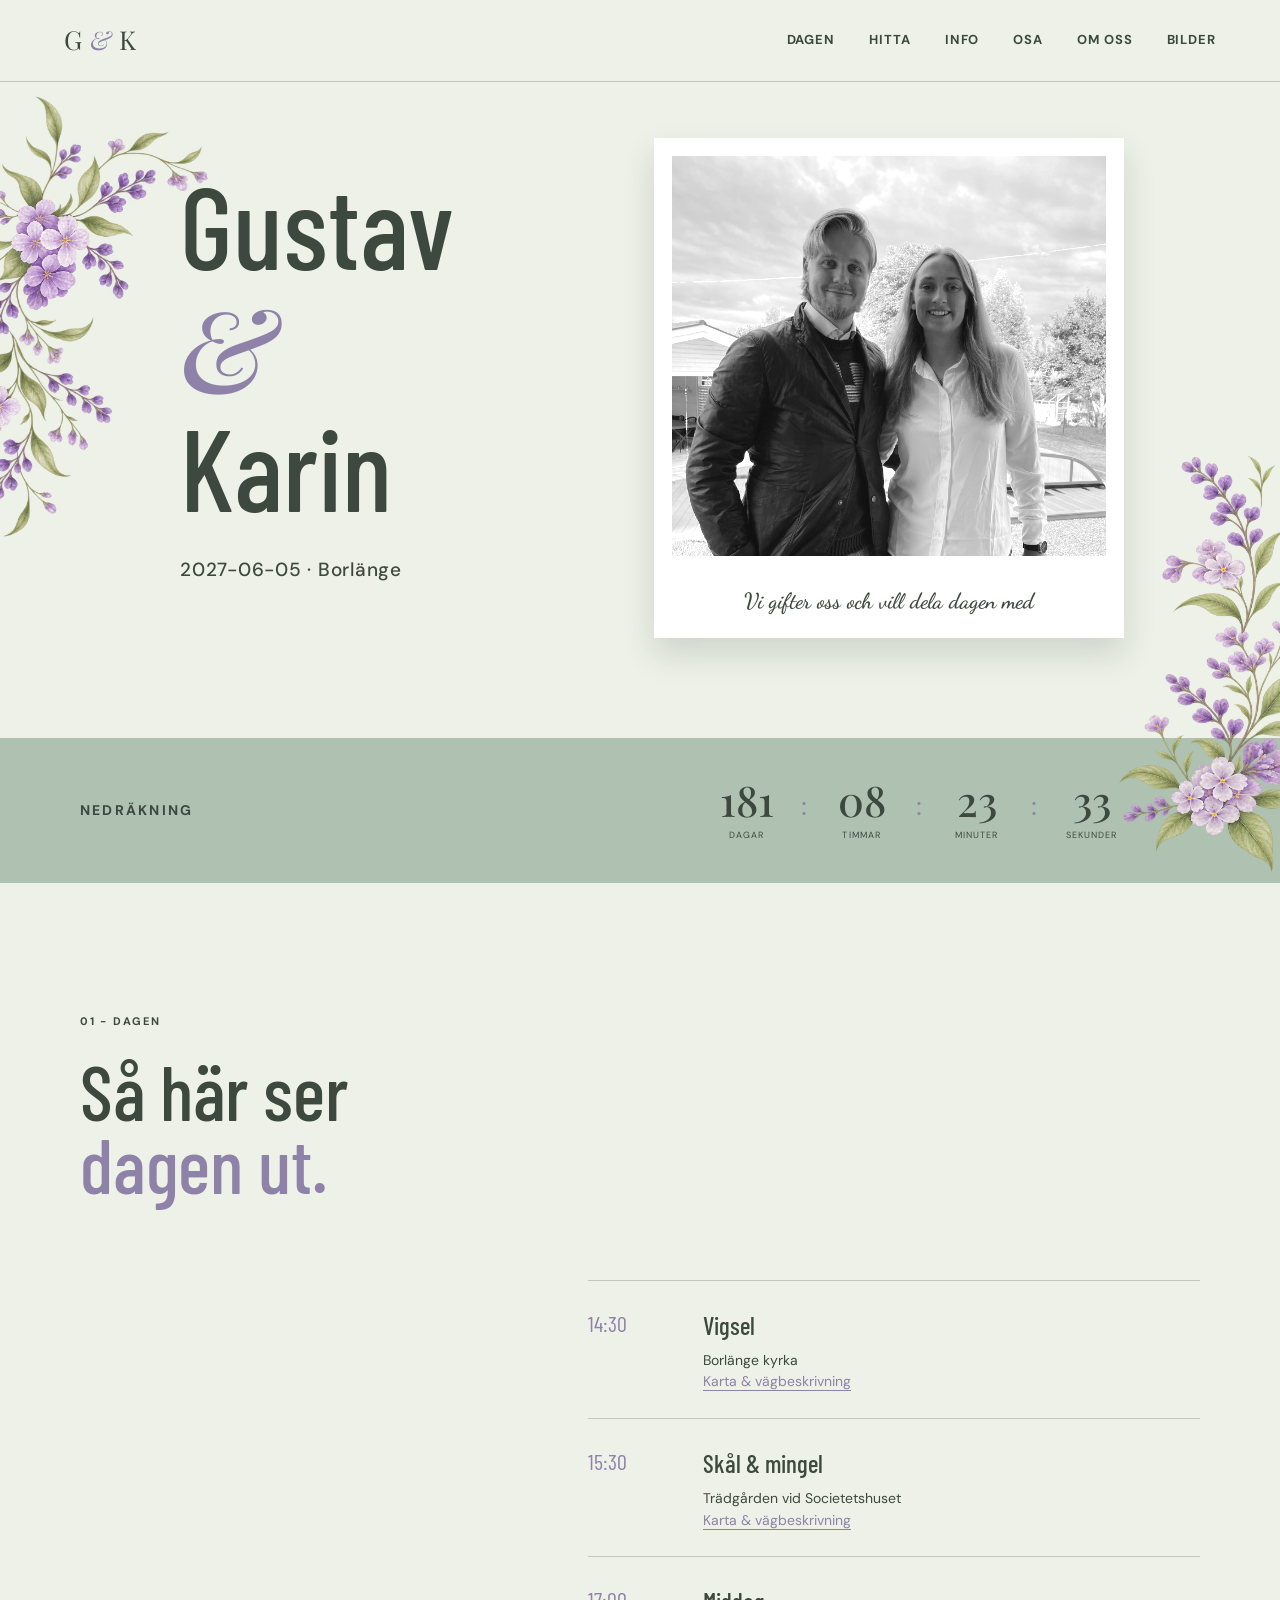
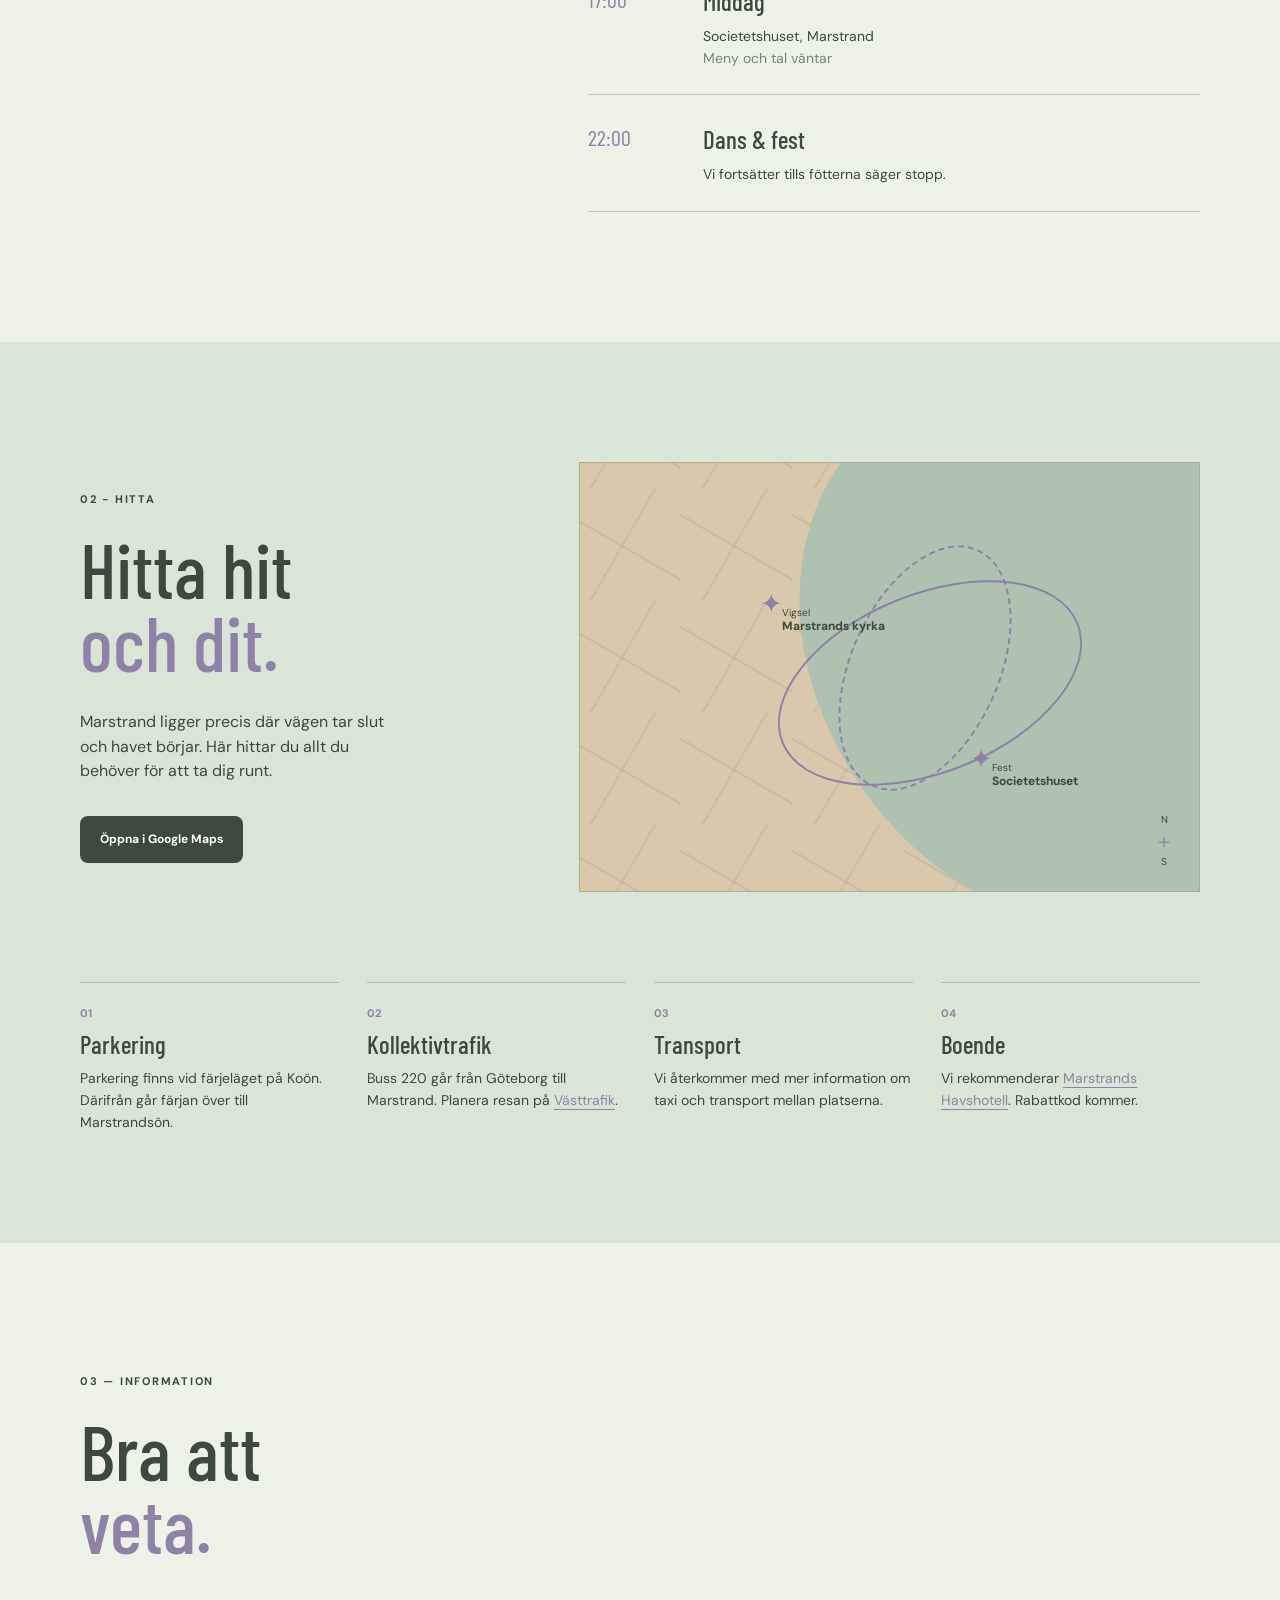
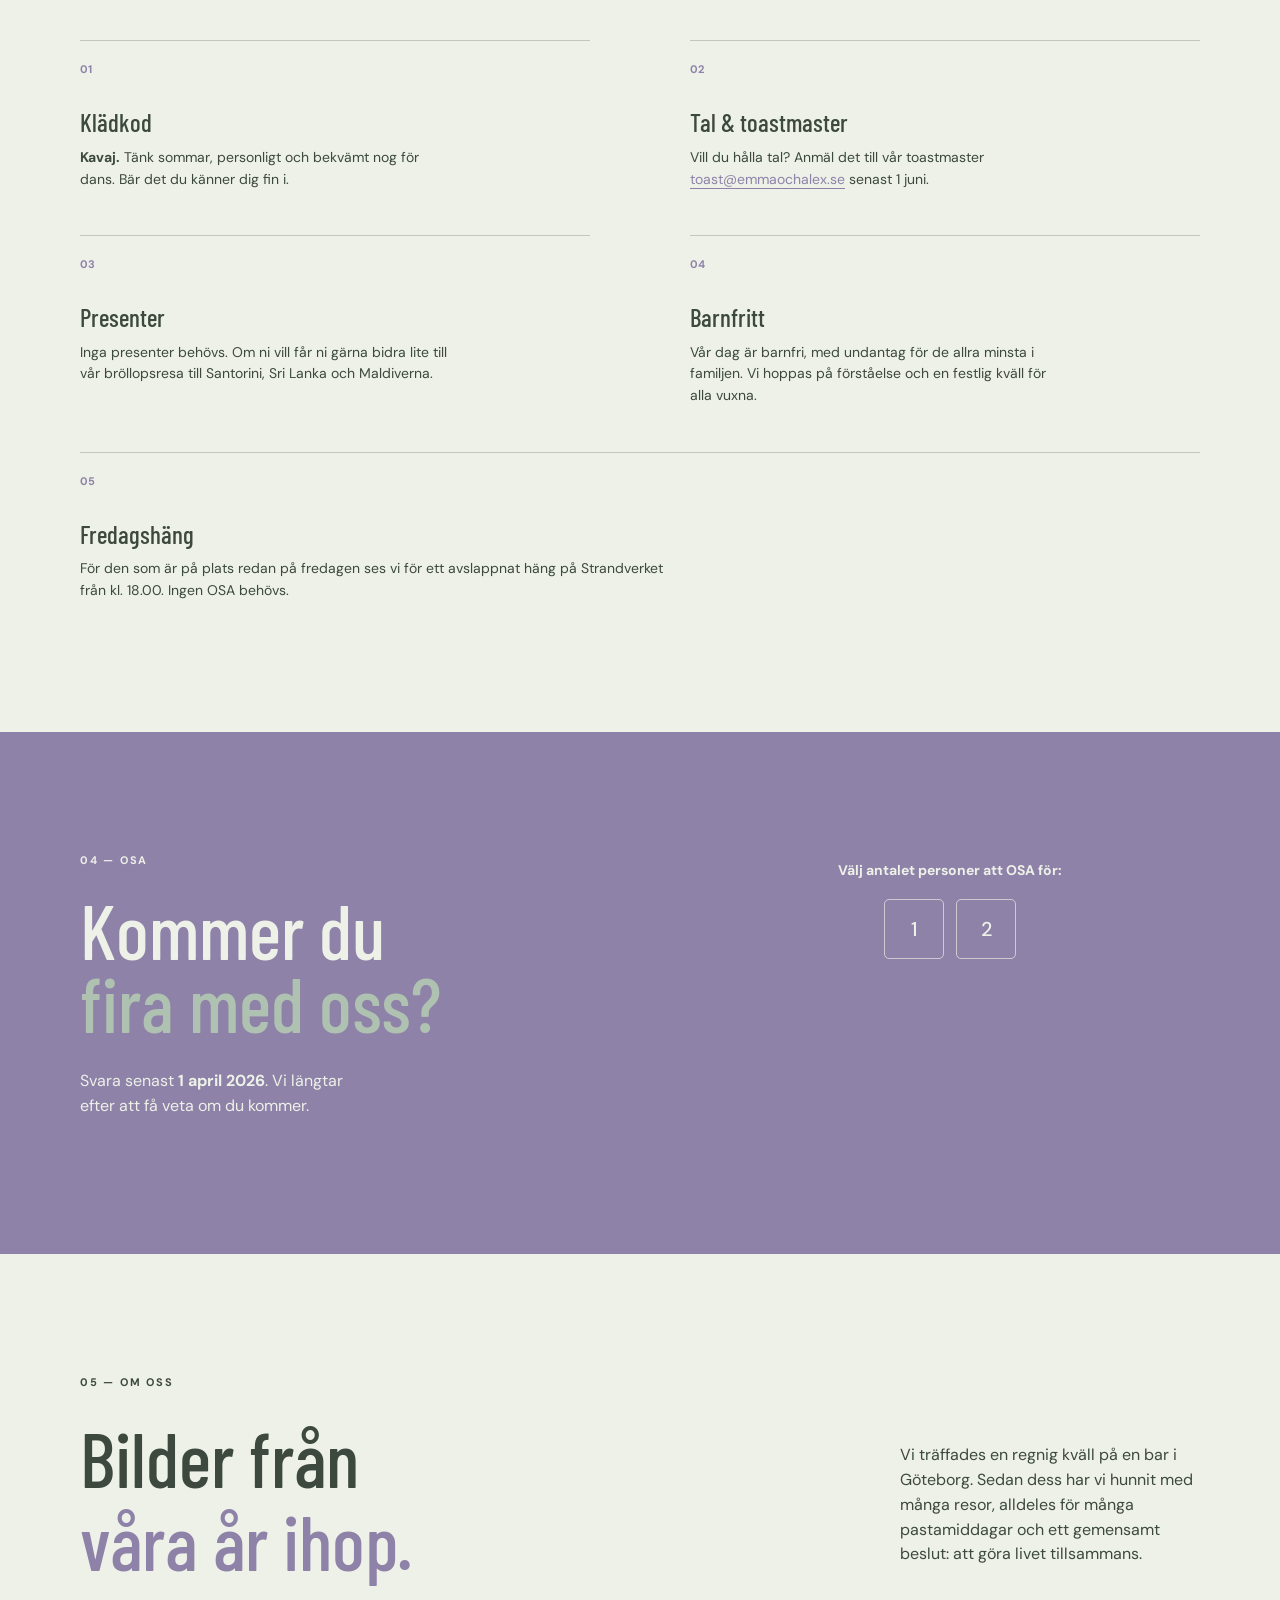
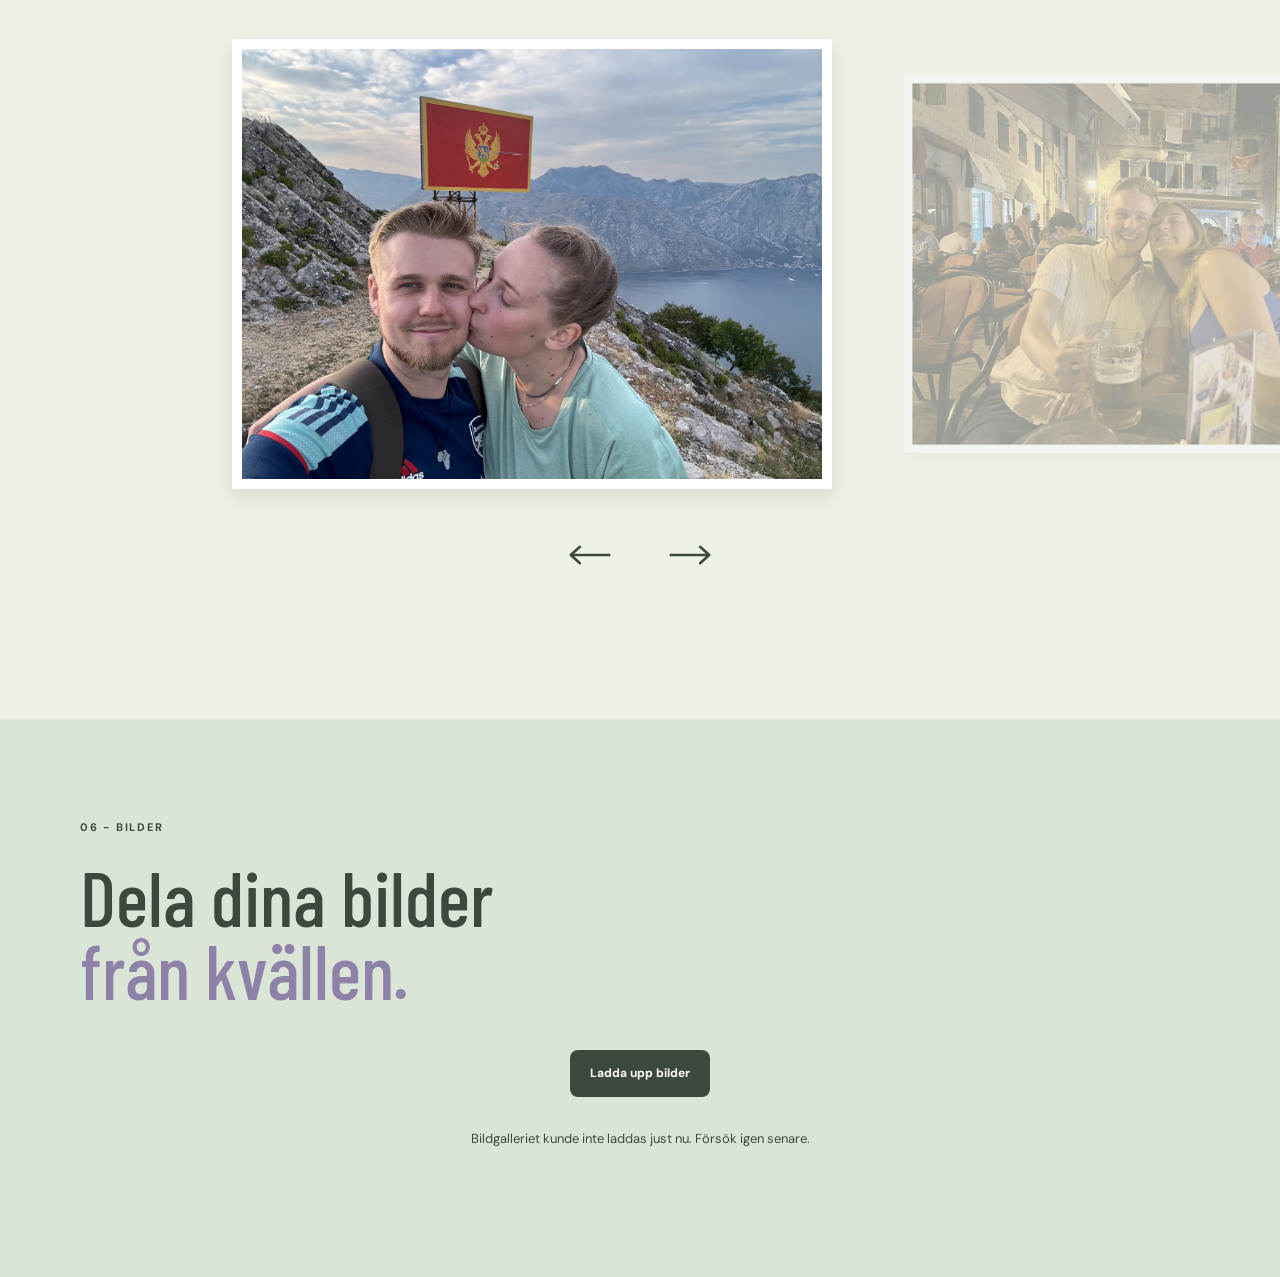
==== index.html @ 375eab98 "Update hero photo with enhanced black and white styling" ====
<!doctype html>
<html lang="sv">
<head>
	<meta charset="UTF-8">
	<meta name="viewport" content="width=device-width, initial-scale=1.0">
	<meta name="description" content="Välkommen till vårt bröllop">
	<title>Gustav &amp; Karin | 5 juni 2027</title>
	<link rel="preconnect" href="https://fonts.googleapis.com">
	<link rel="preconnect" href="https://fonts.gstatic.com" crossorigin>
	<link href="https://fonts.googleapis.com/css2?family=Barlow+Condensed:wght@500;600&family=Caveat:wght@500;600&family=Dancing+Script:wght@500;600&family=DM+Sans:wght@400;500;700&family=Playfair+Display:ital,wght@0,500;0,600;1,500;1,600&display=swap" rel="stylesheet">
	<link rel="stylesheet" href="Brolopp.style.css?v=hero-img1964-bw-enhanced-v84">
</head>
<body>
	<header class="site-header">
		<a class="wordmark" href="#top" aria-label="Till toppen">G <span>&amp;</span> K</a>
		<nav class="main-nav" id="main-navigation" aria-label="Huvudnavigation">
			<a href="#dagen">Dagen</a>
			<a href="#hitta-hit">Hitta</a>
			<a href="#info">Info</a>
			<a href="#osa">OSA</a>
			<a href="#om-oss">Om oss</a>
			<a href="#bilder">Bilder</a>
		</nav>
		<button class="menu-toggle" type="button" aria-label="Öppna meny" aria-expanded="false" aria-controls="main-navigation">
			<span></span><span></span><span></span>
		</button>
	</header>

	<main id="top">
		<section class="hero section-shell">
			<div class="hero-copy reveal">
				<h1><span class="hero-name-line">Gustav <i class="hero-amp-desktop">&amp;</i></span><br><span class="hero-name-line"><i class="hero-amp-mobile">&amp; </i>Karin</span></h1>
				<div class="hero-date"><span>2027-06-05 · Borlänge</span></div>
			</div>
			<div class="hero-image-wrap reveal reveal-delay">
				<div class="hero-image" role="img" aria-label="Gustav och Karin tillsammans utomhus"></div>
				<div class="image-note" aria-label="Vi gifter oss och vill dela dagen med dig!"><span class="image-note-text" data-text="Vi gifter oss och vill dela dagen med dig!">Vi gifter oss och vill dela dagen med dig!</span></div>
			</div>
		</section>

		<section class="countdown-band reveal" aria-label="Nedräkning till bröllopet">
			<div class="section-shell countdown-inner">
				<p class="eyebrow">Nedräkning</p>
				<div class="countdown" id="countdown">
					<div><strong id="days">--</strong><span>dagar</span></div><b>:</b>
					<div><strong id="hours">--</strong><span>timmar</span></div><b>:</b>
					<div><strong id="minutes">--</strong><span>minuter</span></div><b>:</b>
					<div><strong id="seconds">--</strong><span>sekunder</span></div>
				</div>
			</div>
		</section>

		<section class="content-section section-shell" id="dagen">
			<div class="section-heading reveal"><p class="eyebrow">01 - Dagen</p><h2>Så här ser<br><em>dagen ut.</em></h2></div>
			<div class="day-grid">
				<div class="timeline reveal-stagger">
					  <article class="timeline-item"><time>14:30</time><div><h3>Vigsel</h3><p>Borlänge kyrka<br><a href="#hitta-hit">Karta &amp; vägbeskrivning</a></p></div></article>
					<article class="timeline-item"><time>15:30</time><div><h3>Skål &amp; mingel</h3><p>Trädgården vid Societetshuset<br><a href="#hitta-hit">Karta &amp; vägbeskrivning</a></p></div></article>
					<article class="timeline-item"><time>17:00</time><div><h3>Middag</h3><p>Societetshuset, Marstrand<br><span class="muted">Meny och tal väntar</span></p></div></article>
					<article class="timeline-item"><time>22:00</time><div><h3>Dans &amp; fest</h3><p>Vi fortsätter tills fötterna säger stopp.</p></div></article>
				</div>
			</div>
		</section>

		<section class="route-section" id="hitta-hit">
			<div class="section-shell route-layout">
				<div class="route-copy reveal"><p class="eyebrow">02 - Hitta</p><h2>Hitta hit<br><em>och dit.</em></h2><p>Marstrand ligger precis där vägen tar slut och havet börjar. Här hittar du allt du behöver för att ta dig runt.</p><div class="route-actions"><a class="button button-dark" href="https://maps.google.com/?q=Marstrand" target="_blank" rel="noreferrer">Öppna i Google Maps</a></div></div>
				<div class="map-card reveal reveal-delay" aria-label="Karta över Marstrand"><div class="map-grid"></div><div class="map-route route-one"></div><div class="map-route route-two"></div><div class="map-pin pin-church">✦<span>Vigsel<br><b>Marstrands kyrka</b></span></div><div class="map-pin pin-party">✦<span>Fest<br><b>Societetshuset</b></span></div><div class="map-compass">N<br><span>＋</span><br>S</div></div>
			</div>
			<div class="section-shell travel-grid reveal-stagger"><article><span class="travel-icon">01</span><h3>Parkering</h3><p>Parkering finns vid färjeläget på Koön. Därifrån går färjan över till Marstrandsön.</p></article><article><span class="travel-icon">02</span><h3>Kollektivtrafik</h3><p>Buss 220 går från Göteborg till Marstrand. Planera resan på <a href="https://www.vasttrafik.se" target="_blank" rel="noreferrer">Västtrafik</a>.</p></article><article><span class="travel-icon">03</span><h3>Transport</h3><p>Vi återkommer med mer information om taxi och transport mellan platserna.</p></article><article><span class="travel-icon">04</span><h3>Boende</h3><p>Vi rekommenderar <a href="#" class="placeholder-link">Marstrands Havshotell</a>. Rabattkod kommer.</p></article></div>
		</section>


		<section class="info-section content-section section-shell" id="info"><div class="section-heading reveal"><p class="eyebrow">03 — Information</p><h2>Bra att<br><em>veta.</em></h2></div><div class="info-grid reveal-stagger"><article><span class="info-number">01</span><h3>Klädkod</h3><p><strong>Kavaj.</strong> Tänk sommar, personligt och bekvämt nog för dans. Bär det du känner dig fin i.</p></article><article><span class="info-number">02</span><h3>Tal &amp; toastmaster</h3><p>Vill du hålla tal? Anmäl det till vår toastmaster <a href="mailto:toast@emmaochalex.se">toast@emmaochalex.se</a> senast 1 juni.</p></article><article><span class="info-number">03</span><h3>Presenter</h3><p>Inga presenter behövs. Om ni vill får ni gärna bidra lite till vår bröllopsresa till Santorini, Sri Lanka och Maldiverna.</p></article><article><span class="info-number">04</span><h3>Barnfritt</h3><p>Vår dag är barnfri, med undantag för de allra minsta i familjen. Vi hoppas på förståelse och en festlig kväll för alla vuxna.</p></article><article class="wide-info"><span class="info-number">05</span><h3>Fredagshäng</h3><p>För den som är på plats redan på fredagen ses vi för ett avslappnat häng på Strandverket från kl. 18.00. Ingen OSA behövs.</p></article></div></section>

		<section class="rsvp-section" id="osa">
			<div class="section-shell rsvp-layout">
				<div class="reveal">
					<p class="eyebrow">04 — OSA</p>
					<h2>Kommer du<br><em>fira med oss?</em></h2>
					<p class="rsvp-copy">Svara senast <strong>1 april 2026</strong>. Vi längtar efter att få veta om du kommer.</p>
				</div>
				<form class="rsvp-form reveal reveal-delay" id="rsvp-form" action="https://formsubmit.co/emma-silverstam@hotmail.se" method="POST">
					<input type="hidden" name="_subject" value="OSA - Gustav och Karin">
					<input type="hidden" name="_template" value="table">
					<input class="form-honeypot" type="text" name="_honey" tabindex="-1" autocomplete="off" aria-hidden="true">
					<fieldset class="guest-count-control">
						<legend>Välj antalet personer att OSA för:</legend>
						<div class="guest-count-options">
							<label class="guest-count-option"><input type="radio" name="guest-count" value="1" required><span>1</span></label>
							<label class="guest-count-option"><input type="radio" name="guest-count" value="2" required><span>2</span></label>
						</div>
					</fieldset>
					<div class="rsvp-people-form" id="rsvp-people-form" hidden>
						<div id="guest-fields" aria-live="polite"></div>
						<button class="button button-light" type="submit">Skicka svar</button>
						<p class="form-success" id="form-success" role="status" aria-live="polite"></p>
					</div>
					<template id="attendee-template">
						<fieldset class="person-fields">
							<legend data-person-heading></legend>
							<label data-label-for="firstName">Förnamn</label>
							<input data-field="firstName" type="text" autocomplete="given-name" required>
							<label data-label-for="lastName">Efternamn</label>
							<input data-field="lastName" type="text" autocomplete="family-name" required>
							<fieldset class="attendance-field">
								<legend>Kommer du på bröllopet?</legend>
								<div class="attendance-options">
									<label class="choice"><input data-attendance type="radio" value="yes" required><span>Ja, självklart!</span></label>
									<label class="choice"><input data-attendance type="radio" value="no" required><span>Nej, tyvärr</span></label>
								</div>
							</fieldset>
							<div class="attendee-details" hidden>
								<label data-label-for="allergies">Eventuella allergier eller annan specialkost <span class="optional">(valfritt)</span></label>
								<textarea data-field="allergies" rows="1"></textarea>
								<label data-label-for="danceSong">Om den här låten spelas på festen lovar jag att dansa <span class="optional">(valfritt)</span></label>
								<input data-field="danceSong" type="text" placeholder="Låttitel och artist">
								<label data-label-for="questions">Har du några övriga frågor eller funderingar? <span class="optional">(valfritt)</span></label>
								<textarea data-field="questions" rows="1"></textarea>
							</div>
						</fieldset>
					</template>
				</form>
			</div>
		</section>

		<section class="about-section" id="om-oss"><div class="section-shell"><p class="eyebrow reveal">05 — Om oss</p><div class="about-head reveal"><h2>Bilder från<br><em>våra år ihop.</em></h2><p>Vi träffades en regnig kväll på en bar i Göteborg. Sedan dess har vi hunnit med många resor, alldeles för många pastamiddagar och ett gemensamt beslut: att göra livet tillsammans.</p></div><div class="memory-carousel" role="region" aria-roledescription="karusell" aria-label="Bilder från våra år ihop">
 <div class="memory-track" id="memory-track" tabindex="0" aria-label="Svep eller använd piltangenterna för att byta bild">
  <div class="memory-slide"><img class="photo" src="Bilder/karusell-5.webp" width="1600" height="1200" alt="Gustav och Karin tillsammans i bergen, med en puss på kinden" draggable="false"></div>
  <div class="memory-slide"><img class="photo" src="Bilder/karusell-14.webp" width="1600" height="1200" alt="Gustav och Karin på en uteservering på kvällen" draggable="false"></div>
  <div class="memory-slide"><img class="photo" src="Bilder/karusell-17.webp" width="1600" height="1200" alt="Gustav och Karin med berg och hav i bakgrunden" draggable="false"></div>
  <div class="memory-slide"><img class="photo" src="Bilder/karusell-19.webp" width="1200" height="1600" alt="Gustav och Karin vid havet i solnedgången" draggable="false"></div>
 </div>
 <div class="memory-controls">
  <button class="memory-arrow" id="memory-prev" type="button" aria-label="Föregående bild" aria-controls="memory-track"><svg viewBox="0 0 48 24" aria-hidden="true" focusable="false"><path d="M45 12H3M13 3 3 12l10 9"/></svg></button>
  <button class="memory-arrow" id="memory-next" type="button" aria-label="Nästa bild" aria-controls="memory-track"><svg viewBox="0 0 48 24" aria-hidden="true" focusable="false"><path d="M3 12h42M35 3l10 9-10 9"/></svg></button>
 </div>
</div></div></section>

		<section class="gallery-section content-section" id="bilder">
			<div class="section-shell">
				<div class="section-heading gallery-heading reveal">
					<p class="eyebrow">06 - Bilder</p>
					<h2>Dela dina bilder<br><em>från kvällen.</em></h2>
				</div>
				<div class="photo-upload-actions reveal"><button class="button button-dark" id="open-photo-upload" type="button">Ladda upp bilder</button></div>
				<p class="photo-upload-result" id="photo-upload-result" role="status" aria-live="polite"></p>
				<dialog class="photo-upload-panel" id="photo-upload-dialog" aria-labelledby="photo-upload-title">
					<div class="photo-upload-heading"><h3 id="photo-upload-title">Dela dina bilder</h3><button id="close-photo-upload" class="photo-upload-close" type="button" aria-label="Stäng uppladdning">×</button></div>
					<form class="photo-upload-form" id="photo-upload-form">
						<label for="photo-uploader-name">Ditt namn</label>
						<input id="photo-uploader-name" name="uploaderName" type="text" maxlength="60" autocomplete="name" required>
						<label for="photo-files">Lägg till bilder</label>
						<input id="photo-files" name="photos" type="file" accept="image/jpeg,image/png,image/webp,image/heic,image/heif" multiple required>
						<p>Välj högst 8 bilder, 10 MB per bild och sammanlagt 50 MB.</p>
						<p class="photo-file-summary" id="photo-file-summary" aria-live="polite">Välj en eller flera bilder.</p>
						<button class="button button-dark" type="submit">Ladda upp</button>
						<p class="photo-upload-status" id="photo-upload-status" role="status" aria-live="polite"></p>
					</form>
				</dialog>
				<div class="photo-delete-prompt" id="photo-delete-prompt" hidden>
					<p id="photo-delete-prompt-text"></p>
					<div class="photo-delete-prompt-actions">
						<button class="button button-light" id="confirm-photo-delete" type="button">Ta bort bilden</button>
						<button class="button button-dark" id="cancel-photo-delete" type="button">Avbryt</button>
					</div>
					<p class="photo-upload-status" id="photo-delete-status" role="status" aria-live="polite"></p>
				</div>
				<p class="photo-gallery-status" id="photo-gallery-status" role="status" aria-live="polite">Laddar bilder...</p>
				<div class="photo-gallery" id="photo-gallery"></div>
			</div>
		</section>

	</main>

	<script>
		const weddingDate = new Date('2027-06-05T14:30:00+02:00').getTime();
		const countdown = () => { const distance = weddingDate - Date.now(); if (distance <= 0) { document.getElementById('countdown').innerHTML = '<p>Idag firar vi!</p>'; return; } const values = { days: Math.floor(distance / 86400000), hours: Math.floor(distance / 3600000) % 24, minutes: Math.floor(distance / 60000) % 60, seconds: Math.floor(distance / 1000) % 60 }; Object.entries(values).forEach(([key, value]) => { document.getElementById(key).textContent = String(value).padStart(2, '0'); }); };
		countdown(); setInterval(countdown, 1000);
		const rsvpForm = document.getElementById('rsvp-form');
		const guestCountRadios = rsvpForm.querySelectorAll('input[name="guest-count"]');
		const peopleForm = document.getElementById('rsvp-people-form');
		const guestFields = document.getElementById('guest-fields');
		const attendeeTemplate = document.getElementById('attendee-template');
		const renderAttendees = (count) => {
			guestFields.replaceChildren();
			for (let personNumber = 1; personNumber <= count; personNumber += 1) {
				const person = attendeeTemplate.content.firstElementChild.cloneNode(true);
				person.querySelector('[data-person-heading]').textContent = `Person ${personNumber}`;
				person.querySelectorAll('[data-field]').forEach((field) => {
					const fieldName = field.dataset.field;
					field.id = `person-${personNumber}-${fieldName}`;
					field.name = `people[${personNumber}][${fieldName}]`;
					person.querySelector(`[data-label-for="${fieldName}"]`).htmlFor = field.id;
				});
				const attendanceRadios = person.querySelectorAll('[data-attendance]');
				attendanceRadios.forEach((radio) => {
					radio.name = `people[${personNumber}][attendance]`;
				});
				const attendeeDetails = person.querySelector('.attendee-details');
				const updateAttendeeDetails = () => {
					const isAttending = person.querySelector('[data-attendance]:checked')?.value === 'yes';
					attendeeDetails.hidden = !isAttending;
					attendeeDetails.querySelectorAll('input, textarea').forEach((field) => {
						field.disabled = !isAttending;
					});
				};
				attendanceRadios.forEach((radio) => radio.addEventListener('change', updateAttendeeDetails));
				updateAttendeeDetails();
				guestFields.append(person);
			}
		};
		guestCountRadios.forEach((radio) => radio.addEventListener('change', () => {
			if (!radio.checked) return;
			guestCountRadios.forEach((option) => {
				option.closest('.guest-count-option').classList.toggle('is-selected', option.checked);
			});
			document.getElementById('form-success').classList.remove('visible', 'is-error');
			renderAttendees(Number(radio.value));
			peopleForm.hidden = false;
		}));
		rsvpForm.addEventListener('submit', async (event) => {
			event.preventDefault();
			const formSuccess = document.getElementById('form-success');
			const submitButton = rsvpForm.querySelector('button[type="submit"]');
			submitButton.disabled = true;
			formSuccess.textContent = 'Skickar ditt svar...';
			formSuccess.classList.add('visible');
			formSuccess.classList.remove('is-error');
			try {
				const response = await fetch('https://formsubmit.co/ajax/emma-silverstam@hotmail.se', {
					method: 'POST',
					headers: { 'Content-Type': 'application/json', 'Accept': 'application/json' },
					body: JSON.stringify(Object.fromEntries(new FormData(rsvpForm).entries()))
				});
				const result = await response.json();
				if (!response.ok || (result.success !== true && result.success !== 'true')) throw new Error('RSVP submission failed');
				formSuccess.textContent = 'Tack för ditt svar!';
			} catch {
				formSuccess.textContent = 'Svaret kunde inte skickas. Försök igen om en stund.';
				formSuccess.classList.add('is-error');
			} finally {
				submitButton.disabled = false;
			}
		});

		const photoStorageUrl = 'https://kvmlbxgizxypvloilbds.supabase.co';
		const photoStorageKey = 'sb_publishable_eO_H6nG0e0HFOftHliznLQ_bObKbz-h';
		const photoBucket = 'kvallens-bilder';
		const photoManageUrl = `${photoStorageUrl}/functions/v1/manage-photos`;
		const maxPhotoSize = 10 * 1024 * 1024;
		const allowedPhotoTypes = new Set(['image/jpeg', 'image/png', 'image/webp', 'image/heic', 'image/heif']);
		const photoUploadForm = document.getElementById('photo-upload-form');
		const photoUploadDialog = document.getElementById('photo-upload-dialog');
		document.getElementById('open-photo-upload').addEventListener('click', () => {
			document.getElementById('photo-upload-status').textContent = '';
			document.getElementById('photo-upload-status').classList.remove('is-error');
			photoUploadDialog.showModal();
		});
		document.getElementById('close-photo-upload').addEventListener('click', () => photoUploadDialog.close());
		const photoNameInput = document.getElementById('photo-uploader-name');
		const photoFilesInput = document.getElementById('photo-files');
		const photoFileSummary = document.getElementById('photo-file-summary');
		const photoUploadStatus = document.getElementById('photo-upload-status');
		const photoGalleryStatus = document.getElementById('photo-gallery-status');
		const photoGallery = document.getElementById('photo-gallery');
		const photoDeleteTokensKey = 'brolopp-photo-delete-tokens-v1';
		const photoDeletePrompt = document.getElementById('photo-delete-prompt');
		const photoDeletePromptText = document.getElementById('photo-delete-prompt-text');
		const photoDeleteStatus = document.getElementById('photo-delete-status');
		const photoHeaders = { apikey: photoStorageKey };
		let photoSupabaseClientPromise;
		const getPhotoSupabaseClient = () => {
			if (!photoSupabaseClientPromise) {
				photoSupabaseClientPromise = import('https://esm.sh/@supabase/supabase-js@2')
					.then(({ createClient }) => createClient(photoStorageUrl, photoStorageKey));
			}
			return photoSupabaseClientPromise;
		};
		const getPhotoAccessToken = async () => {
			const supabase = await getPhotoSupabaseClient();
			const { data: sessionData, error: sessionError } = await supabase.auth.getSession();
			if (sessionError) throw sessionError;
			if (sessionData.session) return { supabase, accessToken: sessionData.session.access_token };
			const { data, error } = await supabase.auth.signInAnonymously();
			if (error || !data.session) throw new Error('Aktivera Anonymous sign-ins i Supabase innan bilder kan laddas upp eller tas bort.');
			return { supabase, accessToken: data.session.access_token };
		};
		let photoDeleteTokens = {};
		try {
			const storedTokens = JSON.parse(localStorage.getItem(photoDeleteTokensKey) || '{}');
			if (storedTokens && typeof storedTokens === 'object' && !Array.isArray(storedTokens)) photoDeleteTokens = storedTokens;
		} catch { photoDeleteTokens = {}; }
		const savePhotoDeleteTokens = () => {
			try { localStorage.setItem(photoDeleteTokensKey, JSON.stringify(photoDeleteTokens)); return true; } catch { return false; }
		};
		const encodePrivateDeletePayload = (payload) => btoa(JSON.stringify(payload)).replace(/\+/g, '-').replace(/\//g, '_').replace(/=+$/g, '');
		const makePrivateDeleteLink = (path, token) => `${location.origin}${location.pathname}${location.search}#ta-bort=${encodePrivateDeletePayload({ path, token })}`;
		const readPrivateDeleteRequest = () => {
			const payload = new URLSearchParams(location.hash.slice(1)).get('ta-bort');
			if (!payload) return null;
			try {
				const base64 = payload.replace(/-/g, '+').replace(/_/g, '/');
				const decoded = JSON.parse(atob(base64 + '='.repeat((4 - base64.length % 4) % 4)));
				return typeof decoded.path === 'string' && /^[a-f0-9]{64}$/.test(decoded.token) ? decoded : null;
			} catch { return null; }
		};
		const deletePhoto = async (path, token) => {
			const { accessToken } = await getPhotoAccessToken();
			const response = await fetch(photoManageUrl, {
				method: 'POST',
				headers: { ...photoHeaders, Authorization: `Bearer ${accessToken}`, 'Content-Type': 'application/json' },
				body: JSON.stringify({ action: 'delete', path, token })
			});
			const result = await response.json();
			if (!response.ok || result.success !== true) throw new Error(result.error || 'Bilden kunde inte tas bort.');
			delete photoDeleteTokens[path];
			savePhotoDeleteTokens();
			document.getElementById('photo-upload-result').textContent = 'Din bild är nu borttagen.';
		};
		const decodePathPart = (value) => {
			try { return decodeURIComponent(value); } catch { return value; }
		};
		const photoContentType = (file) => {
			if (allowedPhotoTypes.has(file.type)) return file.type;
			const extension = file.name.split('.').pop().toLowerCase();
			const byExtension = { jpg: 'image/jpeg', jpeg: 'image/jpeg', png: 'image/png', webp: 'image/webp', heic: 'image/heic', heif: 'image/heif' };
			return byExtension[extension] || '';
		};
		const updatePhotoFileSummary = () => {
			const files = [...photoFilesInput.files];
			photoFileSummary.textContent = files.length ? `${files.length} ${files.length === 1 ? 'bild vald' : 'bilder valda'}` : 'Välj en eller flera bilder.';
		};
		const loadPhotoGallery = async () => {
			photoGalleryStatus.textContent = 'Laddar bilder...';
			try {
				const response = await fetch(`${photoStorageUrl}/storage/v1/object/list/${photoBucket}`, {
					method: 'POST',
					headers: { ...photoHeaders, 'Content-Type': 'application/json' },
					body: JSON.stringify({ prefix: '', limit: 100, offset: 0, sortBy: { column: 'created_at', order: 'desc' } })
				});
				const objects = await response.json();
				if (!response.ok || !Array.isArray(objects)) throw new Error(objects.message || 'Bilderna kunde inte hämtas.');
				const photos = objects.filter((object) => object.name && /\.(jpe?g|png|webp|heic|heif)$/i.test(object.name));
				photoGallery.replaceChildren();
				if (!photos.length) {
					photoGalleryStatus.textContent = 'Inga bilder uppladdade ännu.';
					return;
				}
				photoGalleryStatus.textContent = `${photos.length} bilder från kvällen`;
				photos.forEach((photo) => {
					const [, encodedGuestName, ...encodedFileNameParts] = photo.name.split('--');
					const guestName = photo.metadata?.guestName || decodePathPart(encodedGuestName || 'Gäst').replace(/-/g, ' ');
					const fileName = photo.metadata?.fileName || decodePathPart(encodedFileNameParts.join('--') || photo.name);
					const deleteToken = photoDeleteTokens[photo.name];
					const imageUrl = `${photoStorageUrl}/storage/v1/object/public/${photoBucket}/${encodeURIComponent(photo.name)}`;
					const card = document.createElement('article');
					card.className = 'photo-card';
					const image = document.createElement('img');
					image.src = imageUrl;
					image.alt = `Foto uppladdat av ${guestName}`;
					image.loading = 'lazy';
					image.addEventListener('error', () => {
						const fallback = document.createElement('div');
						fallback.className = 'photo-preview-message';
						fallback.textContent = 'Förhandsvisningen stöds inte. Ladda ner bilden för att visa den.';
						image.replaceWith(fallback);
					});
					const caption = document.createElement('div');
					caption.className = 'photo-card-caption';
					const name = document.createElement('p');
					name.className = 'photo-card-name';
					name.textContent = guestName;
					const actions = document.createElement('div');
					actions.className = 'photo-card-actions';
					const download = document.createElement('a');
					download.className = 'photo-download';
					download.href = `${imageUrl}?download=${encodeURIComponent(fileName)}`;
					download.textContent = 'Ladda ner';
					actions.append(download);
					if (deleteToken) {
						const removeButton = document.createElement('button');
						removeButton.className = 'photo-delete';
						removeButton.type = 'button';
						removeButton.textContent = 'Ta bort';
						removeButton.addEventListener('click', async () => {
							if (!window.confirm('Ta bort din bild? Det går inte att ångra.')) return;
						removeButton.disabled = true;
						try {
							await deletePhoto(photo.name, deleteToken);
							photoGalleryStatus.textContent = 'Din bild är nu borttagen.';
							await loadPhotoGallery();
						} catch (error) {
							photoGalleryStatus.textContent = error.message || 'Bilden kunde inte tas bort.';
							removeButton.disabled = false;
						}
						});
						actions.append(removeButton);
					}
					caption.append(name, actions);
					card.append(image, caption);
					photoGallery.append(card);
				});
			} catch {
				photoGallery.replaceChildren();
				photoGalleryStatus.textContent = 'Bildgalleriet kunde inte laddas just nu. Försök igen senare.';
			}
		};
		const privateDeleteRequest = readPrivateDeleteRequest();
		if (privateDeleteRequest) {
			photoDeletePromptText.textContent = 'Den här privata länken kan ta bort en bild från galleriet.';
			photoDeletePrompt.hidden = false;
			document.getElementById('bilder').scrollIntoView({ behavior: 'smooth', block: 'start' });
			document.getElementById('confirm-photo-delete').addEventListener('click', async (event) => {
				const button = event.currentTarget;
				button.disabled = true;
				photoDeleteStatus.textContent = 'Tar bort bilden...';
				try {
					await deletePhoto(privateDeleteRequest.path, privateDeleteRequest.token);
					photoDeleteStatus.textContent = 'Din bild är nu borttagen.';
					photoDeletePrompt.hidden = true;
					history.replaceState(null, '', `${location.pathname}${location.search}#bilder`);
					await loadPhotoGallery();
				} catch (error) {
					photoDeleteStatus.textContent = error.message || 'Bilden kunde inte tas bort.';
					button.disabled = false;
				}
			});
			document.getElementById('cancel-photo-delete').addEventListener('click', () => {
				photoDeletePrompt.hidden = true;
				photoDeleteStatus.textContent = '';
				history.replaceState(null, '', `${location.pathname}${location.search}#bilder`);
			});
		}
		photoFilesInput.addEventListener('change', updatePhotoFileSummary);
		photoUploadForm.addEventListener('submit', async (event) => {
			event.preventDefault();
			const files = [...photoFilesInput.files];
			const guestName = photoNameInput.value.trim();
			if (!guestName || files.length < 1 || files.length > 8 || files.reduce((total, file) => total + file.size, 0) > 50 * 1024 * 1024) {
				photoUploadStatus.textContent = !guestName ? 'Skriv ditt namn.' : 'Välj 1–8 bilder, sammanlagt högst 50 MB.';
				photoUploadStatus.classList.add('is-error');
				return;
			}
			const invalidFile = files.find((file) => !photoContentType(file) || file.size > maxPhotoSize);
			if (invalidFile) {
				photoUploadStatus.textContent = !photoContentType(invalidFile) ? 'Välj bilder i JPG-, PNG-, WebP- eller HEIC-format.' : 'Varje bild får vara högst 10 MB.';
				photoUploadStatus.classList.add('is-error');
				return;
			}
			const submitButton = photoUploadForm.querySelector('button[type="submit"]');
			submitButton.disabled = true;
			photoUploadStatus.classList.remove('is-error');
			try {
				const formData = new FormData();
				formData.append('uploaderName', guestName);
				files.forEach((file) => formData.append('photos', file, file.name));
				const { accessToken } = await getPhotoAccessToken();
				const response = await fetch(photoManageUrl, { method: 'POST', headers: { ...photoHeaders, Authorization: `Bearer ${accessToken}` }, body: formData });
				const result = await response.json();
				if (!response.ok || result.success !== true || !Array.isArray(result.photos)) throw new Error(result.error || 'Bilderna kunde inte laddas upp.');
				result.photos.forEach((photo) => { photoDeleteTokens[photo.path] = photo.deleteToken; });
				const tokensSaved = savePhotoDeleteTokens();
				photoUploadStatus.textContent = tokensSaved
					? `Tack ${guestName}, dina bilder är uppladdade. Du kan ta bort dem i den här webbläsaren.`
					: `Tack ${guestName}, dina bilder är uppladdade. Webbläsaren kunde inte spara möjligheten att ta bort dem nästa gång.`;
				photoUploadForm.reset();
				updatePhotoFileSummary();
				document.getElementById('photo-upload-result').textContent = photoUploadStatus.textContent;
				photoUploadDialog.close();
			} catch (error) {
				photoUploadStatus.textContent = error.message || 'Bilderna kunde inte laddas upp. Försök igen.';
				photoUploadStatus.classList.add('is-error');
			} finally {
				submitButton.disabled = false;
				await loadPhotoGallery();
			}
		});
		loadPhotoGallery();
		const revealItems = document.querySelectorAll('.reveal, .reveal-stagger');
		const revealObserver = new IntersectionObserver((entries, observer) => {
			entries.forEach((entry) => {
				if (!entry.isIntersecting) return;
				entry.target.classList.add('is-visible');
				observer.unobserve(entry.target);
			});
		}, { threshold: 0.12, rootMargin: '0px 0px -45px' });
		revealItems.forEach((item) => revealObserver.observe(item));
		const imageNote = document.querySelector('.image-note');
		const imageNoteText = imageNote.querySelector('.image-note-text');
		const fullImageNoteText = imageNoteText.dataset.text;
		const typewriterObserver = new IntersectionObserver((entries, observer) => {
			entries.forEach((entry) => {
				if (!entry.isIntersecting) return;
				if (window.matchMedia('(prefers-reduced-motion: reduce)').matches) {
					imageNoteText.textContent = fullImageNoteText;
				} else {
					imageNoteText.textContent = '';
					[...fullImageNoteText].forEach((character, index) => {
						setTimeout(() => {
							imageNoteText.textContent += character;
						}, index * 65);
					});
				}
				observer.unobserve(entry.target);
			});
		}, { threshold: 0.5 });
		imageNoteText.textContent = '';
		typewriterObserver.observe(imageNote);
		const updateFlowerPosition = () => document.body.classList.toggle('has-scrolled', window.scrollY > 8);
		window.addEventListener('scroll', updateFlowerPosition, { passive: true });
		updateFlowerPosition();
		const siteHeader = document.querySelector('.site-header');
		let lastScrollY = window.scrollY;
		const updateHeaderVisibility = () => {
			const currentScrollY = window.scrollY;
			const headerIsVisible = currentScrollY <= 8 || currentScrollY < lastScrollY;
			if (headerIsVisible) {
				siteHeader.classList.remove('is-hidden');
			} else if (currentScrollY > lastScrollY) {
				siteHeader.classList.add('is-hidden');
			}
			document.body.classList.toggle('header-visible', currentScrollY > 8 && headerIsVisible);
			lastScrollY = currentScrollY;
		};
		window.addEventListener('scroll', updateHeaderVisibility, { passive: true });
		updateHeaderVisibility();
		window.addEventListener('pageshow', updateHeaderVisibility);
		const menuToggle = document.querySelector('.menu-toggle');
		const mainNavigation = document.querySelector('.main-nav');
		const setMenuState = (isOpen) => {
			mainNavigation.classList.toggle('is-open', isOpen);
			menuToggle.classList.toggle('is-open', isOpen);
			menuToggle.setAttribute('aria-expanded', String(isOpen));
			menuToggle.setAttribute('aria-label', isOpen ? 'Stäng meny' : 'Öppna meny');
		};
		menuToggle.addEventListener('click', () => setMenuState(!mainNavigation.classList.contains('is-open')));
		mainNavigation.querySelectorAll('a').forEach((link) => link.addEventListener('click', () => setMenuState(false)));
		document.addEventListener('keydown', (event) => { if (event.key === 'Escape') setMenuState(false); });
        const memoryTrack = document.getElementById('memory-track');
        const originalMemorySlides = [...memoryTrack.children].filter((slide) => !slide.hasAttribute('data-clone'));
        const memoryCount = originalMemorySlides.length;
        const cloneMemorySlide = (slide) => {
            const clone = slide.cloneNode(true);
            clone.setAttribute('data-clone', '');
            clone.setAttribute('aria-hidden', 'true');
            return clone;
        };
        memoryTrack.replaceChildren(
            ...originalMemorySlides.map(cloneMemorySlide),
            ...originalMemorySlides,
            ...originalMemorySlides.map(cloneMemorySlide)
        );
        const memorySlides = [...memoryTrack.children];
        const reducedMemoryMotion = window.matchMedia('(prefers-reduced-motion: reduce)');
        let memoryIndex = memoryCount;
        let memorySettleTimer;
        let memoryFrame;
        let memoryResetting = false;
        let memoryDragging = false;
        const memoryLeft = (index) => memorySlides[index].offsetLeft - (memoryTrack.clientWidth - memorySlides[index].offsetWidth) / 2;
        const paintMemory = () => {
            memoryIndex = memorySlides.reduce((nearest, slide, index) =>
                Math.abs(memoryLeft(index) - memoryTrack.scrollLeft) < Math.abs(memoryLeft(nearest) - memoryTrack.scrollLeft) ? index : nearest, 0);
            memorySlides.forEach((slide, index) => slide.classList.toggle('is-current', index === memoryIndex));
        };
        const moveMemory = (index, smooth = true) => {
            memoryTrack.scrollTo({ left: memoryLeft(index), behavior: smooth && !reducedMemoryMotion.matches ? 'smooth' : 'instant' });
        };
        const settleMemory = () => {
            if (memoryResetting || memoryDragging) return;
            paintMemory();
            const normalized = memoryCount + ((memoryIndex % memoryCount) + memoryCount) % memoryCount;
            if (normalized === memoryIndex) return;
            // Switch between identical copies without animating the invisible reset.
            memoryResetting = true;
            memoryTrack.classList.add('is-resetting');
            moveMemory(normalized, false);
            paintMemory();
            // Commit the matching active styles before restoring transitions.
            void memoryTrack.offsetWidth;
            memoryTrack.classList.remove('is-resetting');
            memoryResetting = false;
        };
        memoryTrack.addEventListener('scroll', () => {
            if (memoryResetting || memoryDragging) return;
            cancelAnimationFrame(memoryFrame);
            memoryFrame = requestAnimationFrame(paintMemory);
            clearTimeout(memorySettleTimer);
            memorySettleTimer = setTimeout(settleMemory, 180);
        }, { passive: true });
        memoryTrack.addEventListener('scrollend', settleMemory);
        const stepMemory = (direction) => {
            if (memoryResetting || memoryDragging) return;
            paintMemory();
            moveMemory(Math.max(0, Math.min(memorySlides.length - 1, memoryIndex + direction)));
        };
        document.getElementById('memory-prev').addEventListener('click', () => stepMemory(-1));
        document.getElementById('memory-next').addEventListener('click', () => stepMemory(1));
        memoryTrack.addEventListener('keydown', (event) => {
            if (event.key !== 'ArrowLeft' && event.key !== 'ArrowRight') return;
            event.preventDefault();
            stepMemory(event.key === 'ArrowLeft' ? -1 : 1);
        });
        let memoryPointer = null;
        let memoryDragMoved = false;
        memoryTrack.addEventListener('pointerdown', (event) => {
            if (event.pointerType !== 'mouse' || event.button !== 0) return;
            memoryDragMoved = false;
            memoryPointer = { id: event.pointerId, x: event.clientX, left: memoryTrack.scrollLeft };
            // Stop any pending smooth scroll before starting a mouse gesture.
            memoryTrack.scrollTo({ left: memoryTrack.scrollLeft, behavior: 'instant' });
        });
        memoryTrack.addEventListener('pointermove', (event) => {
            if (!memoryPointer || event.pointerId !== memoryPointer.id) return;
            const distance = event.clientX - memoryPointer.x;
            if (!memoryDragging && Math.abs(distance) < 5) return;
            if (!memoryDragging) {
                memoryDragging = true;
                memoryDragMoved = true;
                memoryTrack.classList.add('is-dragging');
                memoryTrack.setPointerCapture(event.pointerId);
            }
            event.preventDefault();
            memoryTrack.scrollLeft = memoryPointer.left - distance;
        });
        const finishMemoryDrag = (event) => {
            if (!memoryPointer || event.pointerId !== memoryPointer.id) return;
            memoryPointer = null;
            if (!memoryDragging) return;
            memoryDragging = false;
            paintMemory();
            memoryTrack.classList.remove('is-dragging');
            if (memoryTrack.hasPointerCapture(event.pointerId)) memoryTrack.releasePointerCapture(event.pointerId);
            moveMemory(memoryIndex);
        };
        window.addEventListener('pointerup', finishMemoryDrag);
        memoryTrack.addEventListener('pointercancel', finishMemoryDrag);
        memoryTrack.addEventListener('lostpointercapture', finishMemoryDrag);
        memoryTrack.addEventListener('click', (event) => {
            if (memoryDragMoved) {
                event.preventDefault();
                return;
            }
            const slide = event.target.closest('.memory-slide');
            const index = memorySlides.indexOf(slide);
            if (index >= 0 && index !== memoryIndex) moveMemory(index);
        });
        new ResizeObserver(() => moveMemory(memoryIndex, false)).observe(memoryTrack);
        moveMemory(memoryCount, false);
        paintMemory();
	</script>
</body>
</html>
---- Brolopp.style.css ----
:root { --ink: #3D493E; --cream: #edf1e8; --sand: #dbe5d7; --coral: #8E82A8; --blue: #AFC1B0; --line: rgba(61,73,62,.25); --serif: 'Barlow Condensed', 'Arial Narrow', sans-serif; --sans: 'DM Sans', sans-serif; }
* { box-sizing: border-box; }
html { scroll-behavior: smooth; }
body { margin: 0; background: var(--cream); color: var(--ink); font-family: var(--sans); font-size: 16px; line-height: 1.55; }
a { color: inherit; text-decoration: none; }
.section-shell { width: min(1120px, calc(100% - 64px)); margin: 0 auto; }
.site-header { height: 82px; padding: 0 5vw; display: flex; align-items: center; justify-content: space-between; border-bottom: 1px solid var(--line); position: fixed; top: 0; left: 0; right: 0; z-index: 150; background: var(--cream); transition: transform .3s ease; }
.site-header.is-hidden { transform: translateY(-100%); }
main { padding-top: 82px; }
.wordmark { font-family: var(--serif); font-size: 26px; letter-spacing: 1px; }.wordmark span { color: var(--coral); font-style: italic; }.main-nav { display: flex; gap: 34px; font-size: 13px; font-weight: 700; text-transform: uppercase; letter-spacing: .07em; }.main-nav a { transition: color .2s; }.main-nav a:hover { color: var(--coral); }.menu-toggle { display: none; border: 0; background: transparent; color: var(--ink); width: 42px; height: 42px; padding: 10px 8px; cursor: pointer; }
.hero { min-height: 610px; display: grid; grid-template-columns: .9fr 1.1fr; align-items: center; gap: 70px; position: relative; padding: 76px 50px 80px; }.hero-copy { padding-left: 30px; }.eyebrow { text-transform: uppercase; letter-spacing: .16em; font-size: 11px; font-weight: 700; margin: 0 0 24px; }.hero h1, h2 { font-family: var(--serif); font-weight: 500; line-height: .95; letter-spacing: 0; margin: 0; }.hero h1 { font-size: clamp(70px, 9vw, 125px); }.hero h1 i, h2 em { color: var(--coral); font-style: italic; }.hero-intro { max-width: 290px; margin: 32px 0 25px; font-size: 15px; }.hero-date { display: flex; align-items: center; gap: 14px; font-size: 12px; font-weight: 700; letter-spacing: .1em; }.hero-date span:first-child { font-family: var(--serif); font-size: 42px; font-weight: 500; letter-spacing: 0; }.date-line { height: 1px; width: 34px; background: var(--coral); }.text-link { display: inline-block; margin-top: 34px; border-bottom: 1px solid var(--ink); padding-bottom: 5px; font-size: 13px; font-weight: 700; }.text-link span { color: var(--coral); padding-left: 12px; }.hero-image-wrap { position: relative; }.hero-image { height: 470px; background: url('Bilder/IMG_1964.JPEG') center 20%/cover; filter: grayscale(1) brightness(1.08) contrast(1.12); }.image-note { position: absolute; bottom: -16px; left: -28px; background: var(--coral); color: white; padding: 13px 18px; font-size: 11px; transform: rotate(-3deg); }.dot { display: inline-block; height: 7px; width: 7px; background: var(--sand); border-radius: 50%; margin-right: 6px; }.vertical-label { position: absolute; right: 4px; top: 140px; writing-mode: vertical-rl; letter-spacing: .15em; font-size: 10px; }
.countdown-band { background: var(--blue); }.countdown-inner { min-height: 145px; display: flex; align-items: center; justify-content: space-between; padding: 25px 50px; }.countdown-inner .eyebrow { margin: 0; }.countdown { display: flex; align-items: center; gap: 22px; }.countdown div { text-align: center; min-width: 65px; }.countdown strong { display: block; font-family: var(--serif); font-size: 42px; font-weight: 500; line-height: 1; }.countdown span { display: block; text-transform: uppercase; font-size: 9px; letter-spacing: .12em; margin-top: 8px; }.countdown b { font-family: var(--serif); color: var(--coral); font-size: 28px; font-weight: 400; margin-top: -14px; }
.content-section { padding-top: 130px; padding-bottom: 130px; }.section-heading h2, .route-copy h2, .rsvp-section h2, .about-head h2 { font-size: clamp(53px, 6vw, 82px); }.day-grid { display: grid; grid-template-columns: .8fr 1.2fr; gap: 100px; margin-top: 80px; }.day-intro { align-self: end; padding-bottom: 25px; }.day-intro p { max-width: 250px; }.scribble { display: block; font-family: var(--serif); font-size: 17px; font-style: italic; color: var(--coral); transform: rotate(-5deg); margin-top: 80px; }.scribble b { font-family: var(--sans); font-style: normal; margin-left: 20px; }.timeline { border-top: 1px solid var(--line); }.timeline-item { display: grid; grid-template-columns: 115px 1fr; padding: 25px 0; border-bottom: 1px solid var(--line); }.timeline time { color: var(--coral); font-family: var(--serif); font-size: 22px; }.timeline h3, .travel-grid h3, .info-grid h3 { font-family: var(--serif); font-size: 25px; font-weight: 500; margin: 0 0 5px; }.timeline p { margin: 0; font-size: 14px; }.timeline a, .travel-grid a, .info-grid a { color: var(--coral); border-bottom: 1px solid rgba(216,100,79,.4); }.muted { opacity: .65; }
.route-section { background: var(--sand); padding: 120px 0 110px; }.route-layout { display: grid; grid-template-columns: .8fr 1.2fr; gap: 85px; align-items: center; }.route-copy > p:not(.eyebrow) { max-width: 310px; margin: 32px 0; }.button { display: inline-flex; border: 0; padding: 14px 20px; font: inherit; font-size: 12px; font-weight: 700; cursor: pointer; justify-content: space-between; gap: 30px; }.button-dark { background: var(--ink); color: white; }.button-light { background: var(--coral); color: white; margin-top: 20px; }.map-card { height: 430px; background: #d9c8ac; position: relative; overflow: hidden; border: 1px solid rgba(25,60,59,.2); }.map-grid { position: absolute; inset: 0; background-image: linear-gradient(30deg, transparent 48%, rgba(25,60,59,.12) 49%, transparent 50%), linear-gradient(120deg, transparent 48%, rgba(25,60,59,.1) 49%, transparent 50%); background-size: 80px 80px; transform: scale(1.4); }.map-card:after { content: ''; position: absolute; width: 72%; height: 130%; top: -20%; right: -10%; background: var(--blue); border-radius: 48% 0 0 60%; transform: rotate(-20deg); }.map-route { position: absolute; z-index: 1; border: 2px solid var(--coral); border-radius: 50%; }.route-one { width: 320px; height: 180px; top: 130px; left: 190px; transform: rotate(-22deg); }.route-two { width: 150px; height: 260px; top: 75px; left: 270px; transform: rotate(24deg); border-style: dashed; }.map-pin { position: absolute; z-index: 2; color: var(--coral); font-size: 27px; line-height: .8; }.map-pin span { color: var(--ink); display: block; font: 10px/1.2 var(--sans); margin-left: 22px; margin-top: -7px; white-space: nowrap; }.map-pin b { font-size: 12px; }.pin-church { top: 130px; left: 180px; }.pin-party { top: 285px; left: 390px; }.map-compass { position: absolute; right: 25px; bottom: 22px; z-index: 3; font-size: 10px; text-align: center; line-height: 1.4; }.map-compass span { font-size: 20px; color: var(--coral); }.travel-grid { display: grid; grid-template-columns: repeat(4, 1fr); gap: 28px; margin-top: 90px; }.travel-grid article { border-top: 1px solid var(--line); padding-top: 17px; position: relative; }.travel-icon, .info-number { font-size: 11px; color: var(--coral); font-weight: 700; }.travel-grid p { font-size: 14px; margin: 0; }.tag { display: inline-block; margin-top: 16px; border: 1px solid var(--coral); color: var(--coral); text-transform: uppercase; font-size: 9px; font-weight: 700; letter-spacing: .1em; padding: 3px 7px; }
.rsvp-section { background: var(--ink); color: var(--cream); padding: 120px 0; }.rsvp-layout { display: grid; grid-template-columns: 1fr 1fr; gap: 120px; }.rsvp-copy { max-width: 300px; margin-top: 30px; }.rsvp-copy strong { color: var(--coral); }.rsvp-stamp { border: 1px solid var(--coral); color: var(--coral); display: inline-block; font-family: var(--serif); font-size: 28px; line-height: .85; padding: 17px; text-align: center; transform: rotate(-8deg); margin-top: 35px; }.rsvp-stamp small { font: 10px var(--sans); letter-spacing: .1em; }.rsvp-form { display: flex; flex-direction: column; padding-top: 8px; }.rsvp-form label, legend { font-size: 11px; font-weight: 700; text-transform: uppercase; letter-spacing: .1em; margin-bottom: 8px; }.rsvp-form input, .rsvp-form textarea { border: 0; border-bottom: 1px solid rgba(245,240,232,.4); background: transparent; color: var(--cream); font: 16px var(--sans); padding: 9px 0 11px; margin-bottom: 24px; outline: 0; resize: vertical; }.rsvp-form input:focus, .rsvp-form textarea:focus { border-color: var(--coral); }.rsvp-form input::placeholder, .rsvp-form textarea::placeholder { color: rgba(245,240,232,.55); }.rsvp-form fieldset { border: 0; padding: 0; margin: 0 0 20px; }.choice { display: inline-flex !important; text-transform: none !important; letter-spacing: 0 !important; font-weight: 400 !important; margin: 6px 25px 0 0 !important; }.choice input { accent-color: var(--coral); margin: 0 7px 0 0; }.optional { opacity: .55; text-transform: none; letter-spacing: 0; font-weight: 400; }.form-success { display: none; color: var(--blue); font-size: 14px; }.form-success.visible { display: block; }
.info-grid { display: grid; grid-template-columns: repeat(2, 1fr); gap: 45px 100px; margin-top: 80px; }.info-grid article { border-top: 1px solid var(--line); padding-top: 15px; }.info-grid h3 { margin-top: 22px; }.info-grid p { max-width: 370px; margin: 0; font-size: 14px; }.wide-info { grid-column: 1 / -1; }.wide-info p { max-width: 600px; }.about-section { background: var(--coral); color: white; padding: 120px 0 140px; }.about-head { display: flex; justify-content: space-between; align-items: end; gap: 60px; margin-top: 30px; }.about-head p { max-width: 300px; margin: 0; }.photo-grid { display: grid; grid-template-columns: 1.2fr .8fr; grid-template-rows: 200px 110px; gap: 15px; margin: 75px 100px 0; position: relative; }.photo { background-size: cover; background-position: center; }.photo-one { grid-row: 1 / 3; background-image: url('https://images.unsplash.com/photo-1520854221256-17451cc331bf?auto=format&fit=crop&w=800&q=80'); }.photo-two { background-image: url('https://images.unsplash.com/photo-1507504031003-b417219a0fde?auto=format&fit=crop&w=800&q=80'); background-position: center 60%; }.photo-caption { font-family: var(--serif); font-style: italic; font-size: 20px; align-self: center; padding-left: 20px; }.faq-list { max-width: 720px; margin: 75px 0 0 auto; border-top: 1px solid var(--line); }.faq-list details { border-bottom: 1px solid var(--line); padding: 22px 0; }.faq-list summary { cursor: pointer; font-family: var(--serif); font-size: 22px; list-style: none; display: flex; justify-content: space-between; }.faq-list summary:after { content: '+'; color: var(--coral); font-family: var(--sans); }.faq-list details[open] summary:after { content: '−'; }.faq-list p { font-size: 14px; max-width: 550px; margin: 15px 0 0; }.site-footer { background: var(--cream); border-top: 1px solid var(--line); }.footer-inner { min-height: 110px; display: flex; align-items: center; justify-content: space-between; }.footer-inner p, .footer-inner a { font-size: 12px; }.footer-inner a { color: var(--coral); }.reveal { animation: rise .8s ease both; }.reveal-delay { animation-delay: .15s; }@keyframes rise { from { opacity: 0; transform: translateY(18px); } to { opacity: 1; transform: translateY(0); } }
@media (max-width: 760px) { .section-shell { width: min(100% - 120px, 560px); }.site-header { height: 70px; padding: 0 19px; }.main-nav { display: none; }.hero { display: flex; flex-direction: column; align-items: stretch; gap: 50px; padding: 70px 0 80px; }.hero-copy { padding-left: 0; }.hero h1 { font-size: 78px; }.hero-image { height: 380px; }.vertical-label { display: none; }.countdown-inner { display: block; padding: 28px 0; }.countdown-inner .eyebrow { margin-bottom: 20px; }.countdown { gap: 7px; justify-content: space-between; }.countdown div { min-width: 52px; }.countdown strong { font-size: 30px; }.countdown b { font-size: 20px; }.content-section { padding: 82px 0; }.day-grid, .route-layout, .rsvp-layout { grid-template-columns: 1fr; gap: 50px; }.day-grid { margin-top: 55px; }.scribble { margin-top: 35px; }.timeline-item { grid-template-columns: 76px 1fr; }.route-section { padding: 82px 0; }.map-card { height: 330px; }.pin-church { left: 18%; }.pin-party { left: 62%; }.route-one { left: 18%; }.route-two { left: 35%; }.travel-grid { grid-template-columns: 1fr; gap: 48px; margin-top: 60px; }.rsvp-section { padding: 82px 0; }.rsvp-layout { gap: 55px; }.info-grid { grid-template-columns: 1fr; gap: 35px; margin-top: 55px; }.wide-info { grid-column: auto; }.about-section { padding: 82px 0; }.about-head { display: block; }.about-head p { margin-top: 28px; }.photo-grid { margin: 55px 0 0; grid-template-rows: 180px 100px; }.faq-list { margin-top: 55px; }.footer-inner { min-height: 130px; flex-wrap: wrap; gap: 10px; padding: 25px 0; }.footer-inner p { order: 3; flex-basis: 100%; }.hero-intro { margin-top: 24px; } }

/* Botanical details from the Save the Date artwork. */
body:before, body:after { content: ''; position: fixed; z-index: 100; width: clamp(260px, 28vw, 390px); height: clamp(260px, 28vw, 390px); background-position: center; background-size: contain; background-repeat: no-repeat; opacity: .9; pointer-events: none; }
body:before { top: 80px; left: -18px; background-image: url('Bilder/vanster.png'); background-position: left top; transform: scaleY(-1); opacity: 1; transition: top .35s ease, left .35s ease; }
body.has-scrolled:before { top: 2px; }
body.header-visible:before { top: 72px; }
body:after { right: -18px; bottom: -18px; background-image: url('Bilder/blomma3.png'); }
.about-section { background: var(--blue); color: var(--ink); position: relative; overflow: hidden; }
@media (max-width: 760px) { body:before, body:after { width: 190px; height: 190px; } body:before { top: 76px; left: -12px; } body:after { position: fixed; right: -5px; top: auto; bottom: -10px; width: 220px; height: 220px; background-position: right bottom; transform: translateZ(0); } }
@media (max-width: 760px) { body.header-visible:before { top: 76px; } }

/* Scroll reveals keep each section moving at a calm, staggered pace. */
.reveal, .reveal-stagger { opacity: 0; transform: translateY(32px); animation: none; transition: opacity .8s ease, transform .8s cubic-bezier(.2,.7,.2,1); }
.reveal.is-visible, .reveal-stagger.is-visible { opacity: 1; transform: translateY(0); }
.reveal-delay { transition-delay: .16s; }
.reveal-stagger > * { opacity: 0; transform: translateY(22px); transition: opacity .65s ease, transform .65s cubic-bezier(.2,.7,.2,1); }
.reveal-stagger.is-visible > *:nth-child(1) { transition-delay: .05s; }
.reveal-stagger.is-visible > *:nth-child(2) { transition-delay: .16s; }
.reveal-stagger.is-visible > *:nth-child(3) { transition-delay: .27s; }
.reveal-stagger.is-visible > *:nth-child(4) { transition-delay: .38s; }
.reveal-stagger.is-visible > * { opacity: 1; transform: translateY(0); }
@media (prefers-reduced-motion: reduce) {
	html { scroll-behavior: auto; }
	.reveal, .reveal-stagger, .reveal-stagger > * { opacity: 1; transform: none; transition: none; }
}

@media (max-width: 760px) {
	.menu-toggle { display: grid; place-content: center; gap: 4px; margin-left: auto; margin-right: 10px; }
	.menu-toggle span { display: block; width: 25px; height: 2px; background: var(--ink); transition: transform .25s ease, opacity .25s ease; }
	.menu-toggle.is-open span:nth-child(1) { transform: translateY(6px) rotate(45deg); }
	.menu-toggle.is-open span:nth-child(2) { opacity: 0; }
	.menu-toggle.is-open span:nth-child(3) { transform: translateY(-6px) rotate(-45deg); }
	.main-nav.is-open { display: flex; position: absolute; top: 70px; left: 0; right: 0; flex-direction: column; gap: 0; padding: 8px 28px 16px; background: var(--cream); border-bottom: 1px solid var(--line); box-shadow: 0 14px 24px rgba(49,71,53,.1); }
	.main-nav.is-open a { padding: 15px 0; border-bottom: 1px solid var(--line); font-size: 12px; }
	.main-nav.is-open a:last-child { border-bottom: 0; }
}

.hero h1 { line-height: 1.05; }
.hero-date { margin-top: 28px; font-size: 15px; letter-spacing: .12em; }
.hero-date span:first-child, .hero-date span:last-child { font-size: 22px; }
.hero-date span:first-child { font-size: 32px; }
.hero-copy > .eyebrow { position: relative; top: 8px; }
.about-head h2 em { position: relative; top: .12em; }
.hero-image-wrap { background: #fff; padding: 18px 18px 82px; box-shadow: 0 16px 30px rgba(49,71,53,.16); transform: rotate(-1deg); }
.image-note { left: 18px; right: 18px; bottom: 0; background: transparent; color: var(--ink); padding: 7px 12px 24px; text-align: center; transform: none; font-family: var(--serif); font-size: 15px; letter-spacing: normal; }
.image-note-text { display: inline-block; font-family: 'Dancing Script', cursive; font-size: 22px; font-weight: 600; line-height: 1; text-align: center; white-space: nowrap; }
.rsvp-section { background: var(--coral); }
.rsvp-copy strong, .rsvp-stamp { color: var(--cream); }
.rsvp-stamp { border-color: var(--cream); }
.rsvp-section h2 em { color: var(--blue); }

@media (max-width: 760px) {
	.hero-image-wrap { width: calc(100% + 48px); margin-inline: -24px; padding: 12px 12px 48px; }
	.hero-image { height: 300px; }
	.image-note { left: 12px; right: 12px; bottom: 0; height: 48px; display: flex; align-items: center; justify-content: center; padding: 0 8px; }
	.image-note-text { display: block; width: 100%; max-width: 100%; font-size: clamp(14px, 4.4vw, 18px); line-height: 1.15; white-space: nowrap; }
}

.rsvp-people-form[hidden], .attendee-details[hidden] { display: none; }
.guest-count-control { margin-bottom: 28px !important; }
.guest-count-control > legend { margin-bottom: 18px; text-align: center; text-transform: none; letter-spacing: 0; font-size: 14px; }
.guest-count-options { display: flex; justify-content: center; gap: 12px; }
.guest-count-option { position: relative; display: grid !important; place-items: center; width: 60px; height: 60px; margin: 0 !important; border: 1px solid rgba(245,240,232,.65); border-radius: 5px; color: var(--cream); font-size: 20px !important; font-weight: 500 !important; text-align: center; text-transform: none !important; letter-spacing: 0 !important; cursor: pointer; transition: background-color .2s ease, border-color .2s ease, color .2s ease; }
#rsvp-form .guest-count-option:hover, #rsvp-form .guest-count-option.is-selected { background-color: var(--sand) !important; border-color: var(--sand) !important; color: var(--ink) !important; }
.guest-count-option input { position: absolute; inset: 0; width: 100%; height: 100%; margin: 0; padding: 0; opacity: 0; cursor: pointer; }
.guest-count-option:focus-within { outline: 2px solid var(--sand); outline-offset: 3px; }
.guest-count-option span { pointer-events: none; }
#guest-fields { display: grid; gap: 32px; }
.person-fields { margin: 0 !important; padding: 0 !important; }
.person-fields > legend { width: 100%; margin: 0 0 8px; padding-bottom: 8px; border-bottom: 1px solid rgba(245,240,232,.55); font-family: var(--serif); font-size: 32px; font-weight: 500; line-height: 1; letter-spacing: 0; text-transform: none; }
.person-fields > label { display: block; margin-top: 8px; margin-bottom: 2px; }
.person-fields > input, .attendee-details input, .attendee-details textarea { width: 100%; margin: 0 0 10px; padding: 5px 0 7px; border: 0; border-bottom: 1px solid rgba(245,240,232,.7); border-radius: 0; background: transparent; }
.attendee-details input, .attendee-details textarea { margin-bottom: 0; }
#rsvp-form .person-fields > input:focus, #rsvp-form .attendee-details input:focus, #rsvp-form .attendee-details textarea:focus { border-bottom: 2px solid var(--blue) !important; box-shadow: 0 1px 0 var(--blue); outline: none; }
.attendance-field { margin-top: 24px !important; }
.attendance-field > legend { margin-bottom: 10px; text-transform: none; letter-spacing: 0; font-size: 13px; }
.attendance-options { display: flex; flex-wrap: wrap; gap: 18px; }
.attendance-options .choice { margin: 0 !important; }
.attendance-options .choice input { width: 18px; height: 18px; padding: 0; margin: 0 8px 0 0; accent-color: var(--blue); }
.attendee-details { display: grid; gap: 0; margin-top: 28px; }
.attendee-details label { margin: 0 0 2px; }
.attendee-details input:not(:last-child), .attendee-details textarea:not(:last-child) { margin-bottom: 18px; }
.rsvp-people-form > label { margin-top: 28px; }
.rsvp-form .button-light { border-radius: 5px; background: var(--sand); color: var(--ink); }
.rsvp-form .button-light:hover { background: var(--cream); }
.rsvp-form button:disabled { cursor: wait; opacity: .65; }
.form-honeypot { display: none; }
.form-success.is-error { color: var(--cream); }

.gallery-section { padding-top: 100px; padding-bottom: 110px; }
.gallery-heading { margin-bottom: 44px; text-align: left; }
.photo-upload-actions { margin-bottom: 32px; text-align: center; }
.photo-upload-actions .button { justify-content: center; border-radius: 8px; }
.photo-upload-panel { width: min(560px, calc(100% - 32px)); max-height: calc(100dvh - 48px); margin: auto; padding: 0; border: 0; border-radius: 24px; background: var(--sand); color: var(--ink); box-shadow: 0 16px 40px rgba(49,71,53,.2); }
.photo-upload-panel::backdrop { background: rgba(25,60,59,.45); }
.photo-upload-heading { display: flex; align-items: center; justify-content: space-between; gap: 16px; padding: 26px 30px 0; }
.photo-upload-heading h3 { margin: 0; font-family: var(--serif); font-size: 30px; font-weight: 500; }
.photo-upload-close { width: 40px; height: 40px; border: 0; border-radius: 50%; background: var(--cream); color: var(--ink); font-size: 28px; cursor: pointer; }
.photo-upload-form { display: grid; gap: 10px; padding: 30px; }
.photo-upload-form label { margin: 0; font-size: 11px; font-weight: 700; text-transform: uppercase; letter-spacing: .1em; }
.photo-upload-form input[type="text"], .photo-upload-form input[type="file"] { height: 44px; }
.photo-upload-form input[type="text"] { width: 100%; margin: 0 0 8px; padding: 8px 12px; border: 1px solid var(--line); border-radius: 10px; background: var(--cream); color: var(--ink); font: 16px var(--sans); }
.photo-upload-form input[type="file"] { width: 100%; margin: 0; padding: 8px 12px; border: 1px solid var(--line); border-radius: 10px; background: var(--cream); color: var(--ink); font: 14px var(--sans); }
.photo-file-summary, .photo-upload-status, .photo-gallery-status { margin: 0; font-size: 13px; }
.photo-file-summary { opacity: .7; }
.photo-upload-form .button { justify-self: center; justify-content: center; align-items: center; min-width: 130px; min-height: 48px; margin-top: 10px; border-radius: 12px; }
.photo-upload-form .button:hover { background: var(--coral); }
.photo-upload-form .button:disabled { opacity: .6; cursor: wait; }
.photo-upload-result { text-align: center; }
.photo-upload-result:empty { display: none; }
.photo-upload-status, .photo-gallery-status { min-height: 1.5em; text-align: center; }
.photo-upload-status.is-error { color: #8e3e3e; }
.photo-gallery-status { margin-bottom: 18px; }
.photo-gallery { display: grid; grid-template-columns: repeat(auto-fill, minmax(min(100%, 250px), 1fr)); gap: 18px; }
.photo-card { min-width: 0; padding: 10px; border-radius: 4px; background: #fff; box-shadow: 0 10px 22px rgba(49,71,53,.1); }
.photo-card img, .photo-preview-message { display: block; width: 100%; aspect-ratio: 1; border-radius: 2px; background: var(--cream); object-fit: cover; }
.photo-preview-message { display: grid; place-items: center; padding: 18px; color: var(--ink); font-size: 13px; text-align: center; }
.photo-card-caption { display: flex; align-items: center; justify-content: space-between; gap: 12px; padding: 10px 2px 2px; }
.photo-card-name { min-width: 0; margin: 0; font-size: 13px; overflow-wrap: anywhere; }
.photo-card-actions { display: flex; flex-wrap: wrap; justify-content: flex-end; align-items: center; gap: 8px 12px; }
.photo-download { flex: 0 0 auto; border-bottom: 1px solid var(--line); font-size: 12px; }
.photo-delete, .photo-delete-link { flex: 0 0 auto; padding: 0; border: 0; border-bottom: 1px solid transparent; background: transparent; color: #8e3e3e; font: 12px var(--sans); cursor: pointer; }
.photo-delete-link { color: var(--ink); }
.photo-delete:hover, .photo-delete-link:hover { border-bottom-color: currentColor; }
.photo-delete:disabled { cursor: wait; opacity: .6; }
.photo-delete-prompt[hidden] { display: none; }
.photo-delete-prompt { max-width: 760px; margin: 0 auto 24px; padding: 20px; background: #fff; box-shadow: 0 12px 24px rgba(49,71,53,.1); }
.photo-delete-prompt > p:first-child { margin: 0 0 14px; }
.photo-delete-prompt-actions { display: flex; flex-wrap: wrap; gap: 10px; }
.photo-delete-prompt-actions .button { border-radius: 5px; }
.photo-delete-prompt .form-success { margin-top: 10px; }
@media (max-width: 760px) {
	.gallery-section { padding: 82px 0; }
	.gallery-heading { margin-bottom: 34px; }
	.photo-upload-actions { margin-bottom: 24px; }
	.photo-upload-heading { padding: 20px 20px 0; }
	.photo-upload-form { padding: 20px; }
	.photo-gallery { grid-template-columns: 1fr; gap: 14px; }
}

@media (min-width: 761px) { .day-grid > .timeline { grid-column: 2; } }

.route-actions .button { border-radius: 8px; }

.hero-copy { position: relative; top: -34px; }

@media (min-width: 761px) {
	.hero-image-wrap { width: 90%; justify-self: center; top: -20px; }
	.hero-image { height: 400px; }
}

@media (min-width: 761px) { .hero-copy { left: 20px; } }

@media (max-width: 760px) {
 main { padding-top: 70px; }
 .hero { width: min(520px, calc(100% - 48px)); min-height: auto; padding: 46px 0 60px; gap: 28px; align-items: center; }
 .hero-copy { top: 0; left: 0; width: fit-content; max-width: 100%; margin-inline: auto; padding: 0; text-align: left; }
 .hero h1 { font-size: clamp(62px, 15vw, 96px); line-height: 1.05; }
 .hero-date { justify-content: flex-start; margin-top: 10px; }
 .hero-image-wrap { width: 90%; margin: 0 auto; top: 0; padding: 12px 12px 0; }
 .hero-image { height: auto; aspect-ratio: 1 / 1; }
 .image-note { position: static; height: auto; min-height: 64px; padding: 16px 6px; }
 .image-note-text { font-size: clamp(16px, 4.2vw, 22px); line-height: 1.35; white-space: normal; overflow-wrap: break-word; }
}
/* Keep the original ampersand while using condensed display type. */
.hero h1 i { font-family: 'Playfair Display', Georgia, serif; font-weight: 500; font-style: italic; }
h2 em { font-style: normal; }

.wordmark { font-family: 'Playfair Display', Georgia, serif; }

.hero-name-line { white-space: nowrap; }
@media (max-width: 760px) { .hero h1 { font-size: clamp(52px, 20vw, 124px); } }

.hero-amp-mobile { display: none; }
@media (max-width: 760px) { .hero-amp-desktop { display: none; } .hero-amp-mobile { display: inline; } }

.hero-date > span:only-child { font-family: var(--sans); font-style: normal; font-size: clamp(16px, 4.5vw, 22px); font-weight: 500; letter-spacing: .04em; }

@media (min-width: 761px) {
 .hero h1 .hero-name-line { display: block; }
 .hero h1 > br { display: none; }
 .hero h1 .hero-amp-desktop { display: block; }
}

@media (max-width: 760px) { .hero-date > span:only-child { font-size: clamp(14px, 4vw, 18px); } }

.countdown strong { font-family: 'Playfair Display', Georgia, serif; }

.timeline a { border-bottom-color: currentColor; }

.memory-carousel { margin-top: 60px; }
.memory-track { position: relative; display: flex; gap: 24px; overflow-x: auto; overscroll-behavior-x: contain; scroll-snap-type: x mandatory; scrollbar-width: none; padding: 12px 20% 20px; }
.memory-track::-webkit-scrollbar { display: none; }
.memory-slide { flex: 0 0 100%; min-width: 0; scroll-snap-align: center; opacity: .35; transition: opacity .25s ease; }
.memory-slide.is-current { opacity: 1; }
.memory-slide .photo { width: 100%; aspect-ratio: 4 / 3; background-position: center; border: 10px solid white; box-shadow: 0 8px 20px rgba(49,71,53,.12); }
.memory-controls { display: flex; align-items: center; justify-content: center; gap: 24px; margin-top: 12px; }
.memory-controls p { margin: 0; font-size: 14px; font-variant-numeric: tabular-nums; }
.memory-arrow { display: grid; place-items: center; width: 48px; height: 48px; border: 1px solid var(--ink); border-radius: 50%; background: transparent; color: var(--ink); font: 24px var(--sans); cursor: pointer; }
.memory-arrow:hover { background: var(--cream); }
.memory-arrow:focus-visible, .memory-track:focus-visible { outline: 3px solid var(--ink); outline-offset: 4px; }
@media (max-width: 760px) {
 .memory-carousel { width: calc(100vw - 16px); margin-left: calc((100% - 100vw + 16px) / 2); margin-top: 36px; }
 .memory-track { gap: 14px; padding-inline: 14%; }
 .memory-slide .photo { aspect-ratio: 3 / 4; border-width: 7px; }
}
@media (prefers-reduced-motion: reduce) { .memory-slide { transition: none; } }
/* Let the carousel reach the page edges while keeping the active image prominent. */
.memory-carousel { width: 100vw; margin-left: calc((100% - 100vw) / 2); }
.memory-slide .photo { transform: scale(.84); transition: transform .3s ease; }
.memory-slide.is-current .photo { transform: scale(1); }
@media (max-width: 760px) {
 .memory-carousel { width: 100vw; margin-left: calc((100% - 100vw) / 2); }
 .memory-track { gap: 8px; padding-inline: 17%; }
}
@media (prefers-reduced-motion: reduce) { .memory-slide .photo { transition: none; } }
.memory-carousel { --memory-slide-width: min(56vw, 600px); }
.memory-track { padding-inline: calc((100% - var(--memory-slide-width)) / 2); }
.memory-slide { flex-basis: var(--memory-slide-width); }
@media (max-width: 760px) { .memory-carousel { --memory-slide-width: min(70vw, 360px); } }
.memory-track.is-resetting .memory-slide, .memory-track.is-resetting .photo { transition: none; }

.memory-controls { gap: 28px; margin-top: 22px; }
.memory-arrow { width: 72px; height: 48px; border: 0; border-radius: 0; color: var(--ink); background: transparent; transition: color .2s ease, border-color .2s ease; }
.memory-arrow svg { width: 44px; height: 24px; overflow: visible; fill: none; stroke: currentColor; stroke-width: 2.8; stroke-linecap: round; stroke-linejoin: round; transition: transform .2s ease; }
.memory-arrow:hover { color: var(--coral); background: transparent; border-color: var(--ink); }
#memory-prev:hover svg { transform: translateX(-4px); }
#memory-next:hover svg { transform: translateX(4px); }
.memory-arrow:active svg { transform: scale(.92); }
@media (prefers-reduced-motion: reduce) { .memory-arrow, .memory-arrow svg { transition: none; } }
.memory-track { cursor: grab; user-select: none; }
.memory-slide:not(.is-current) .photo { cursor: pointer; }
.memory-track.is-dragging { cursor: grabbing; scroll-snap-type: none; }
.memory-track.is-dragging .photo { cursor: grabbing; }

.about-section { background: var(--cream); }
.gallery-section { background: var(--sand); }

.memory-slide img.photo { display: block; height: auto; object-fit: cover; object-position: center; background: white; }

.memory-slide img[src*='karusell-19'] { object-position: center 30%; }

@media (max-width: 760px) { .memory-controls { display: none; } }

@media (max-width: 760px) { .memory-slide img[src*='karusell-17'] { object-position: 22% center; } }

a { text-decoration-color: var(--coral); }
.text-link, .timeline a, .travel-grid a, .info-grid a, .photo-download, .photo-delete:hover, .photo-delete-link:hover { border-bottom-color: var(--coral); }

.countdown-inner .eyebrow { font-size: 14px; }
@media (min-width: 761px) { .countdown-inner { padding-left: 0; padding-right: 0; } }

body:before { left: -58px; width: clamp(335px, 36vw, 495px); height: clamp(335px, 36vw, 495px); }
@media (max-width: 760px) { body:before { left: -52px; width: 245px; height: 245px; } }

body:after { right: -68px; bottom: 2px; background-position: right center; }
@media (max-width: 760px) { body:after { right: -60px; bottom: -10px; background-position: right center; } }

body:after { width: clamp(335px, 36vw, 495px); height: clamp(335px, 36vw, 495px); }
@media (max-width: 760px) { body:after { width: 280px; height: 280px; } }

@media (max-width: 760px) {
 body:before { left: -35px; width: clamp(235px, 65vw, 285px); height: clamp(235px, 65vw, 285px); }
 body:after { right: -48px; width: clamp(255px, 72vw, 325px); height: clamp(255px, 72vw, 325px); }
}

@media (max-width: 760px) { body:before { top: 63px; } body.has-scrolled:before { top: -11px; } body.header-visible:before { top: 63px; } }

@media (max-width: 760px) { .info-grid h3 { margin-top: 0; } }

@media (min-width: 761px) { .hero-date > span:only-child { font-size: 19px; } }

@media (min-width: 761px) { .countdown-inner .countdown { margin-right: calc(2.75% + 45px); } }

@media (max-width: 760px) { .countdown-band { margin-top: 16px; } }
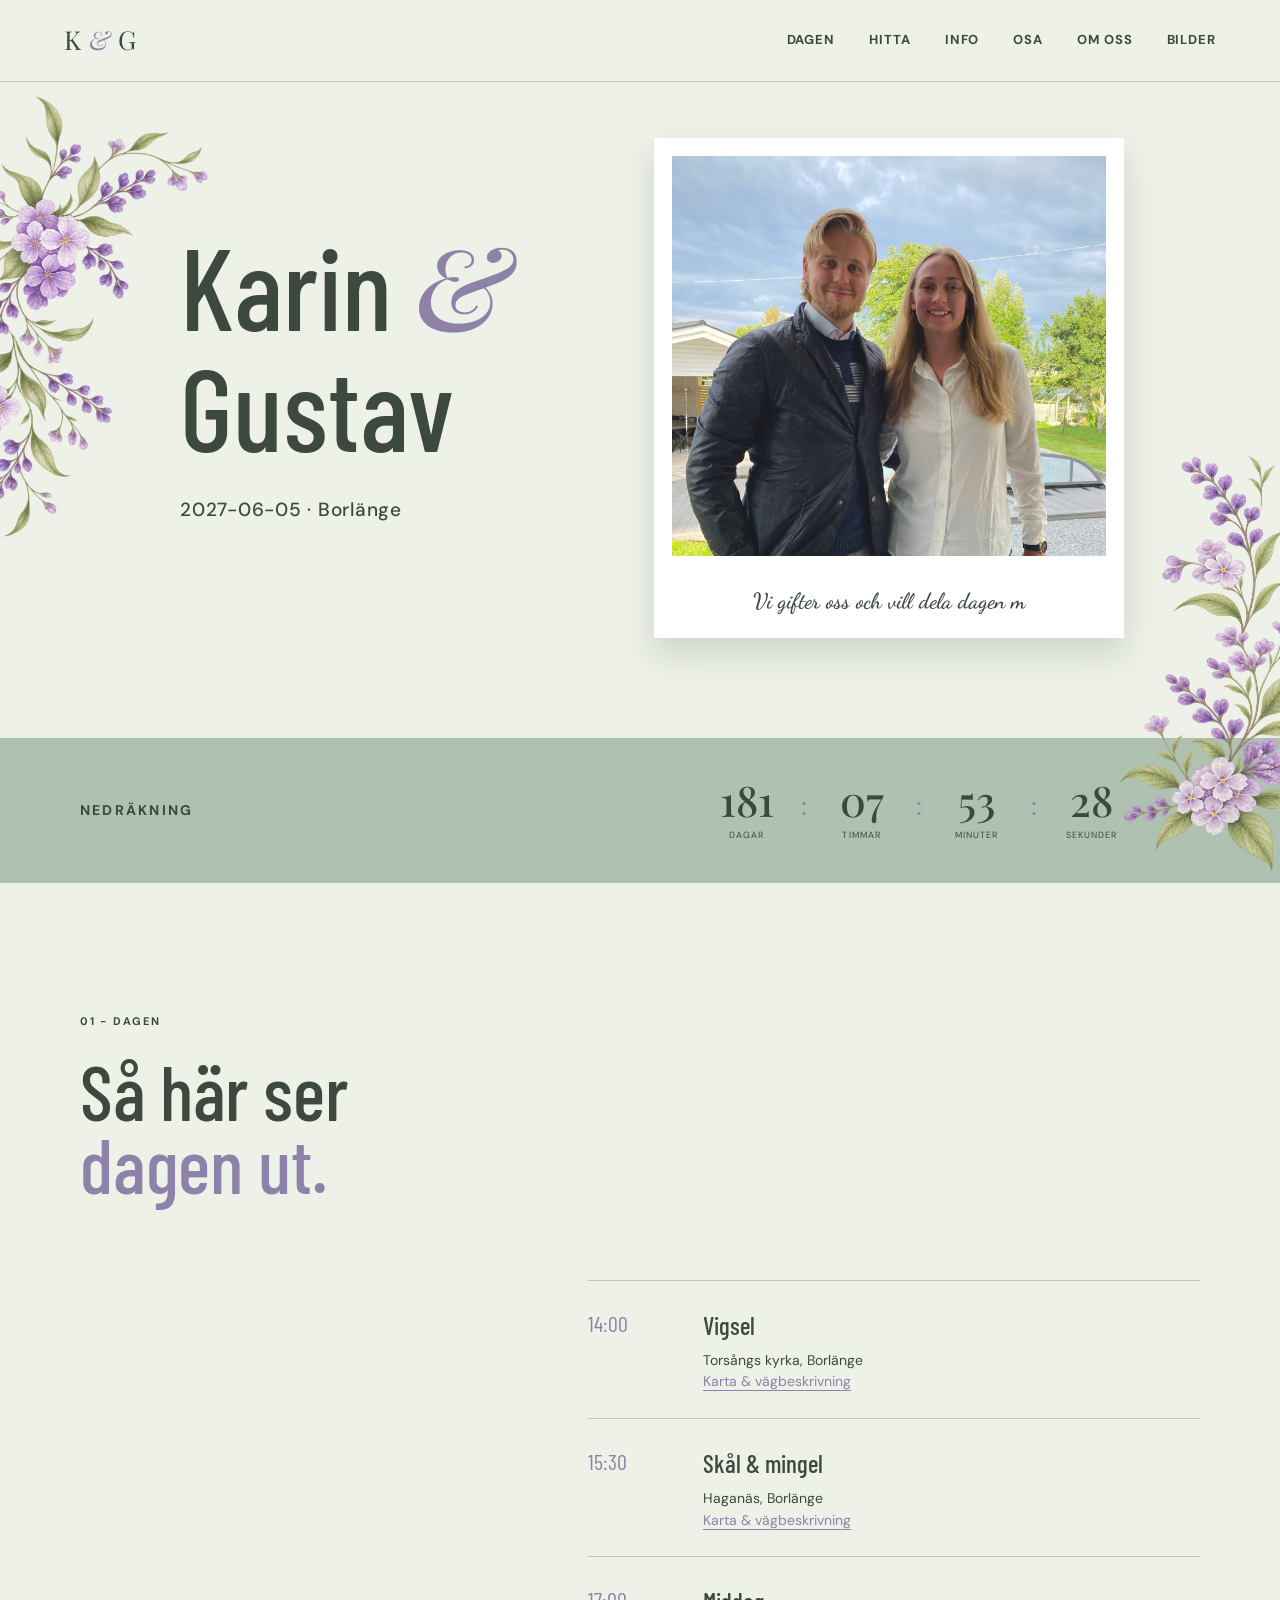
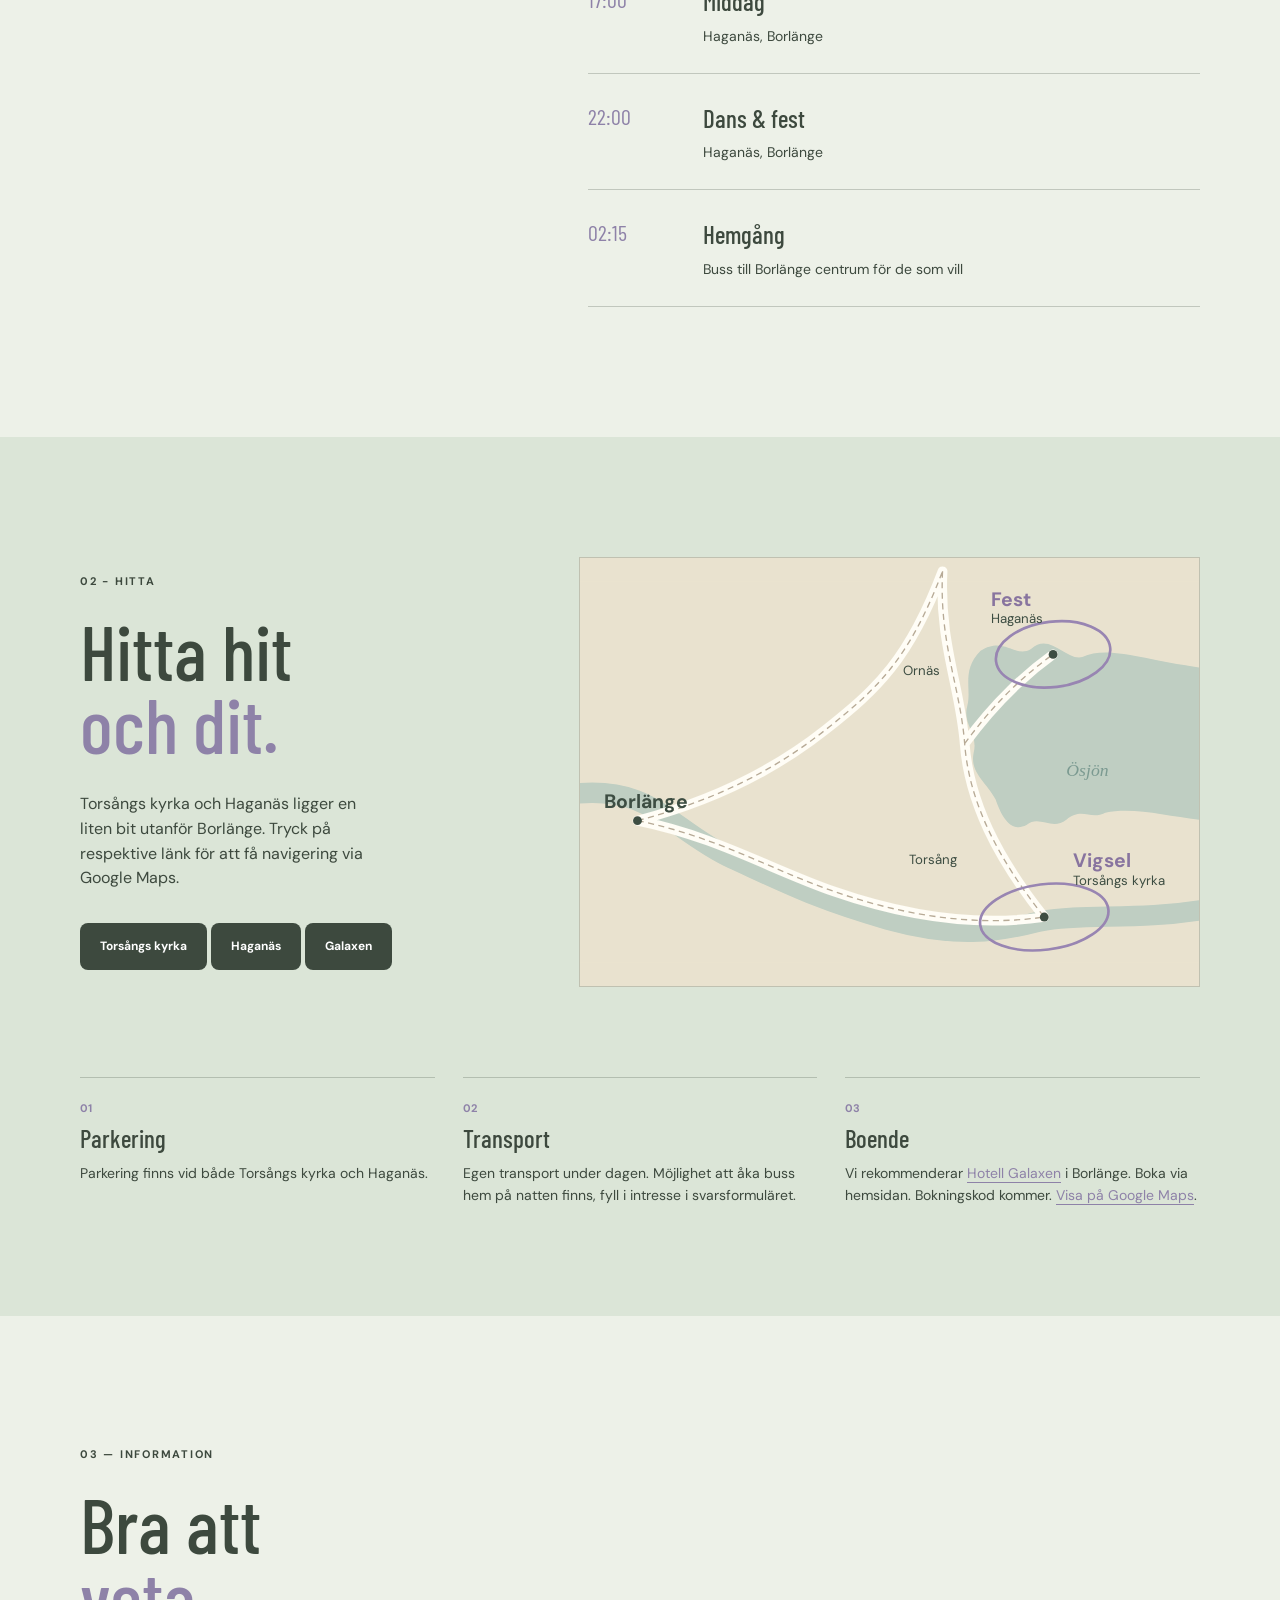
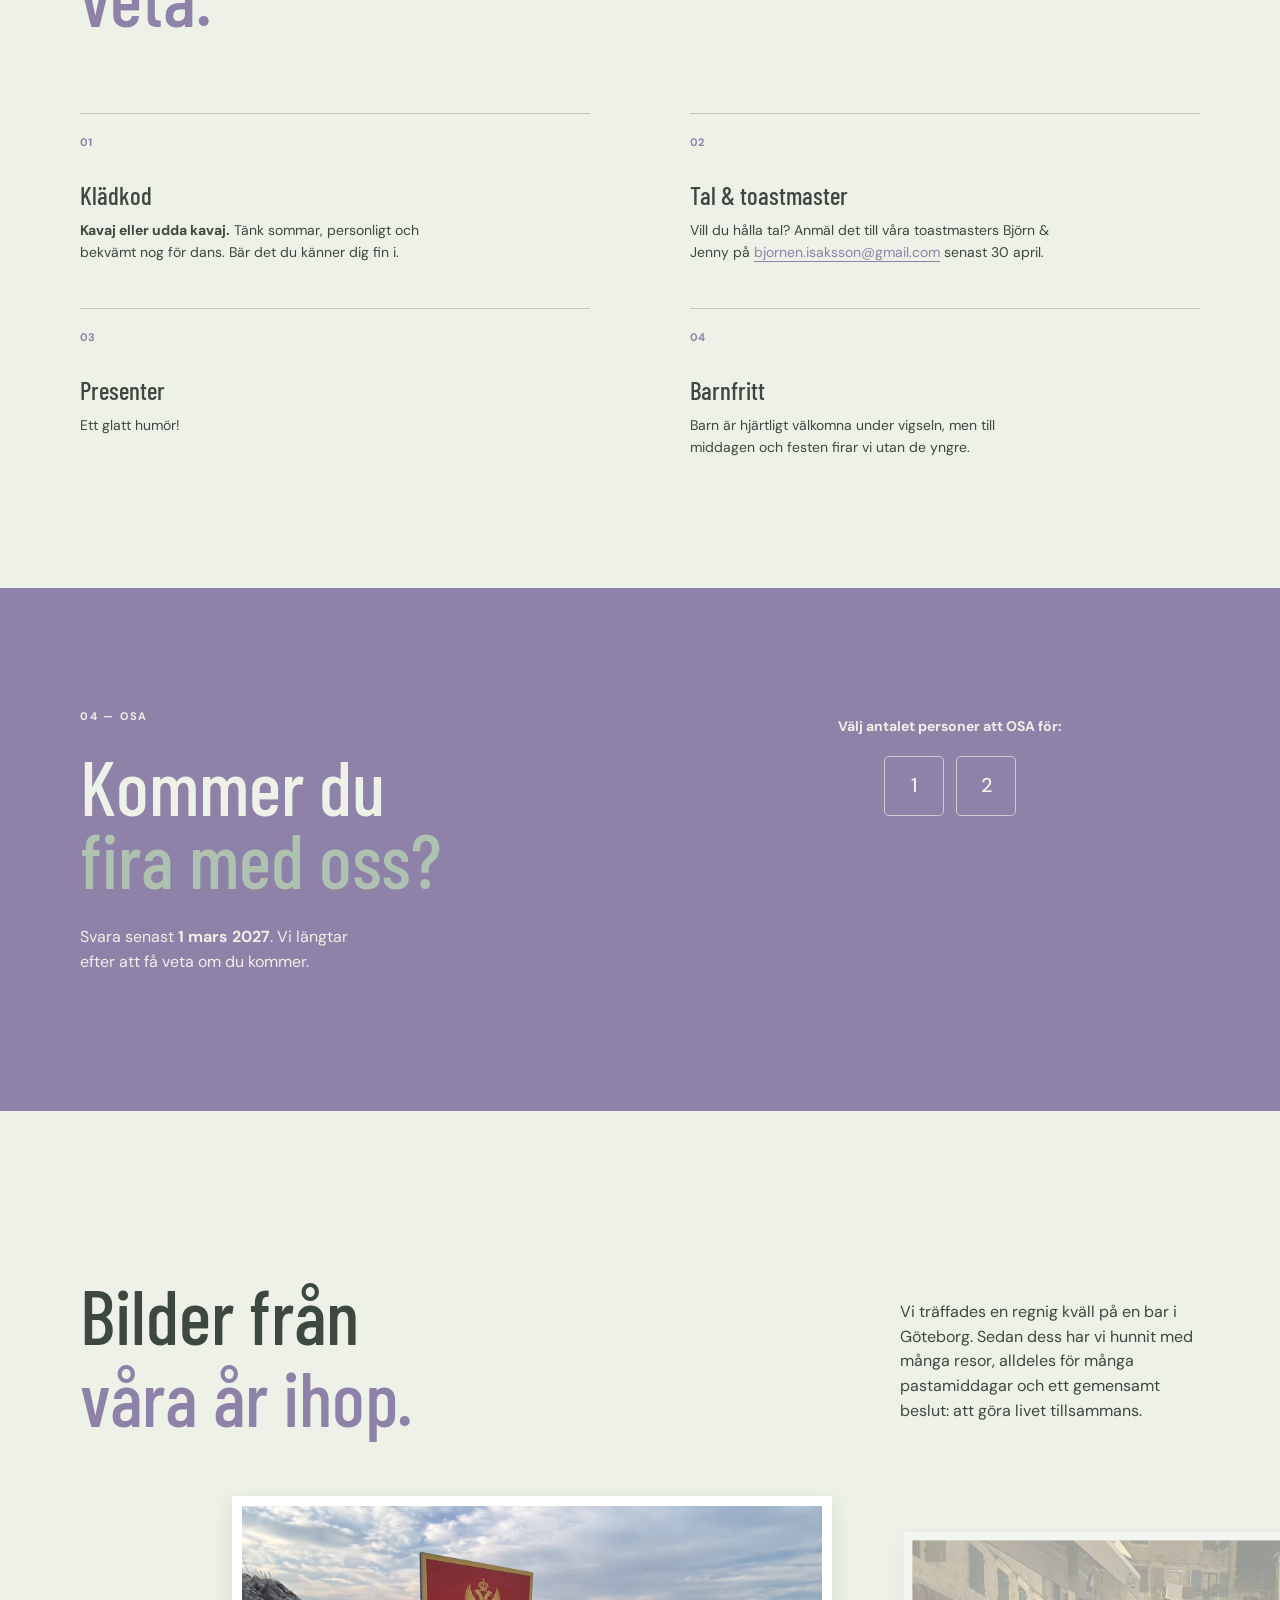
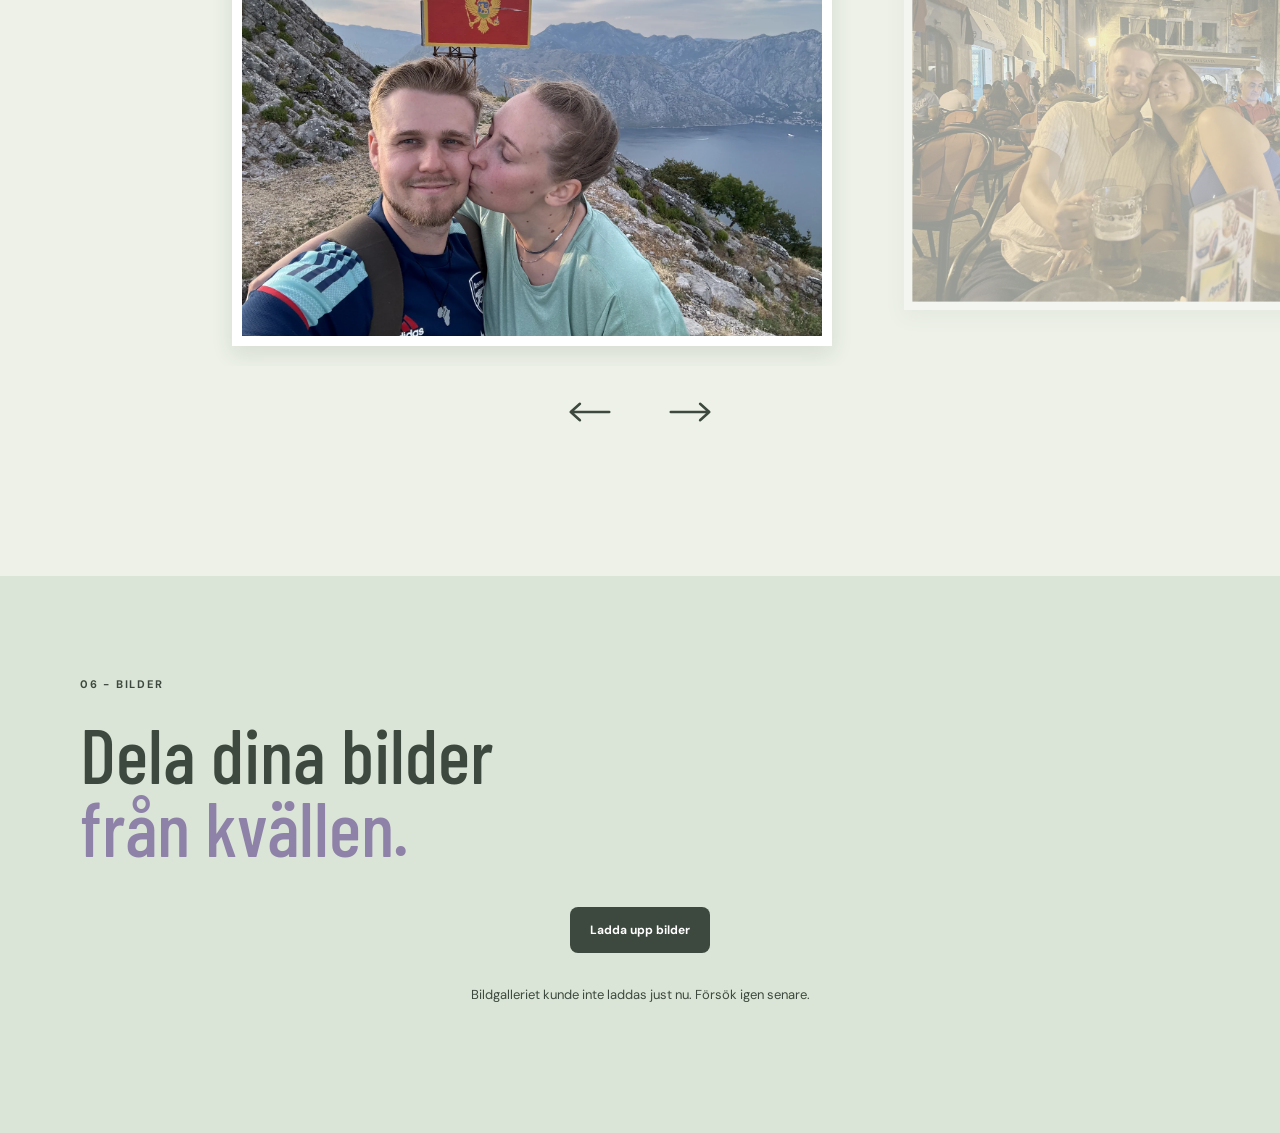
==== commit 2ce70f94: "Update wedding details and map" ====
--- a/index.html
+++ b/index.html
@@ -8,11 +8,11 @@
 	<link rel="preconnect" href="https://fonts.googleapis.com">
 	<link rel="preconnect" href="https://fonts.gstatic.com" crossorigin>
 	<link href="https://fonts.googleapis.com/css2?family=Barlow+Condensed:wght@500;600&family=Caveat:wght@500;600&family=Dancing+Script:wght@500;600&family=DM+Sans:wght@400;500;700&family=Playfair+Display:ital,wght@0,500;0,600;1,500;1,600&display=swap" rel="stylesheet">
-	<link rel="stylesheet" href="Brolopp.style.css?v=hero-img1964-bw-enhanced-v84">
+	<link rel="stylesheet" href="Brolopp.style.css?v=hero-img1964-color-v89">
 </head>
 <body>
 	<header class="site-header">
-		<a class="wordmark" href="#top" aria-label="Till toppen">G <span>&amp;</span> K</a>
+		<a class="wordmark" href="#top" aria-label="Till toppen">K <span>&amp;</span> G</a>
 		<nav class="main-nav" id="main-navigation" aria-label="Huvudnavigation">
 			<a href="#dagen">Dagen</a>
 			<a href="#hitta-hit">Hitta</a>
@@ -29,7 +29,7 @@
 	<main id="top">
 		<section class="hero section-shell">
 			<div class="hero-copy reveal">
-				<h1><span class="hero-name-line">Gustav <i class="hero-amp-desktop">&amp;</i></span><br><span class="hero-name-line"><i class="hero-amp-mobile">&amp; </i>Karin</span></h1>
+				<h1><span class="hero-name-line">Karin <i>&amp;</i></span><br><span class="hero-name-line">Gustav</span></h1>
 				<div class="hero-date"><span>2027-06-05 · Borlänge</span></div>
 			</div>
 			<div class="hero-image-wrap reveal reveal-delay">
@@ -54,31 +54,40 @@
 			<div class="section-heading reveal"><p class="eyebrow">01 - Dagen</p><h2>Så här ser<br><em>dagen ut.</em></h2></div>
 			<div class="day-grid">
 				<div class="timeline reveal-stagger">
-					  <article class="timeline-item"><time>14:30</time><div><h3>Vigsel</h3><p>Borlänge kyrka<br><a href="#hitta-hit">Karta &amp; vägbeskrivning</a></p></div></article>
-					<article class="timeline-item"><time>15:30</time><div><h3>Skål &amp; mingel</h3><p>Trädgården vid Societetshuset<br><a href="#hitta-hit">Karta &amp; vägbeskrivning</a></p></div></article>
-					<article class="timeline-item"><time>17:00</time><div><h3>Middag</h3><p>Societetshuset, Marstrand<br><span class="muted">Meny och tal väntar</span></p></div></article>
-					<article class="timeline-item"><time>22:00</time><div><h3>Dans &amp; fest</h3><p>Vi fortsätter tills fötterna säger stopp.</p></div></article>
+					  <article class="timeline-item"><time>14:00</time><div><h3>Vigsel</h3><p>Torsångs kyrka, Borlänge<br><a href="https://www.google.com/maps/search/?api=1&amp;query=Tors%C3%A5ngs+kyrka" target="_blank" rel="noopener noreferrer">Karta &amp; vägbeskrivning</a></p></div></article>
+					<article class="timeline-item"><time>15:30</time><div><h3>Skål &amp; mingel</h3><p>Haganäs, Borlänge<br><a href="https://www.google.com/maps/search/?api=1&amp;query=Hagan%C3%A4s%2C+Borl%C3%A4nge" target="_blank" rel="noopener noreferrer">Karta &amp; vägbeskrivning</a></p></div></article>
+					<article class="timeline-item"><time>17:00</time><div><h3>Middag</h3><p>Haganäs, Borlänge</p></div></article>
+					<article class="timeline-item"><time>22:00</time><div><h3>Dans &amp; fest</h3><p>Haganäs, Borlänge</p></div></article>
+					<article class="timeline-item"><time>02:15</time><div><h3>Hemgång</h3><p>Buss till Borlänge centrum för de som vill</p></div></article>
 				</div>
 			</div>
 		</section>
 
 		<section class="route-section" id="hitta-hit">
 			<div class="section-shell route-layout">
-				<div class="route-copy reveal"><p class="eyebrow">02 - Hitta</p><h2>Hitta hit<br><em>och dit.</em></h2><p>Marstrand ligger precis där vägen tar slut och havet börjar. Här hittar du allt du behöver för att ta dig runt.</p><div class="route-actions"><a class="button button-dark" href="https://maps.google.com/?q=Marstrand" target="_blank" rel="noreferrer">Öppna i Google Maps</a></div></div>
-				<div class="map-card reveal reveal-delay" aria-label="Karta över Marstrand"><div class="map-grid"></div><div class="map-route route-one"></div><div class="map-route route-two"></div><div class="map-pin pin-church">✦<span>Vigsel<br><b>Marstrands kyrka</b></span></div><div class="map-pin pin-party">✦<span>Fest<br><b>Societetshuset</b></span></div><div class="map-compass">N<br><span>＋</span><br>S</div></div>
+				<div class="route-copy reveal"><p class="eyebrow">02 - Hitta</p><h2>Hitta hit<br><em>och dit.</em></h2><p>Torsångs kyrka och Haganäs ligger en liten bit utanför Borlänge. Tryck på respektive länk för att få navigering via Google Maps.</p><div class="route-actions"><a class="button button-dark" href="https://www.google.com/maps/search/?api=1&amp;query=Tors%C3%A5ngs+kyrka" target="_blank" rel="noopener noreferrer">Torsångs kyrka</a> <a class="button button-dark" href="https://www.google.com/maps/search/?api=1&amp;query=Hagan%C3%A4s%2C+Borl%C3%A4nge" target="_blank" rel="noopener noreferrer">Haganäs</a> <a class="button button-dark" href="https://www.google.com/maps/search/?api=1&amp;query=Galaxen%2C+Borl%C3%A4nge" target="_blank" rel="noopener noreferrer">Galaxen</a></div></div>
+				<div class="map-card sketch-map reveal reveal-delay" role="img" aria-label="Schematisk karta över Borlänge, Torsångs kyrka och Haganäs. Använd länkarna för vägbeskrivning.">
+<svg viewBox="0 0 700 430" preserveAspectRatio="xMidYMid meet" aria-hidden="true">
+<rect width="700" height="430" fill="#e9e2cf"/>
+<path d="M453 78 C480 61 492 87 510 76 C531 56 550 90 568 85 C599 71 640 90 710 98 L710 270 C670 267 630 254 594 261 C577 270 568 254 550 269 C534 282 519 263 505 275 C487 284 477 266 470 246 C459 226 441 216 445 194 C451 172 432 161 438 140 C443 121 431 100 453 78Z" fill="#bfcec2"/><path d="M-10 240 C82 229 100 279 172 313 C240 344 271 360 348 382 C424 403 470 397 520 384 C574 374 628 384 710 370" fill="none" stroke="#bfcec2" stroke-width="23" stroke-linecap="round"/>
+<path d="M65 270 C153 247 220 213 278 167 S372 88 410 -12 M65 270 C154 288 215 325 287 350 S442 391 525 379 M410 -12 C406 70 430 118 435 183 S471 311 525 379 M435 183 C462 146 492 113 535 82" fill="none" stroke="#fffdf6" stroke-width="11" stroke-linecap="round"/><path d="M65 270 C153 247 220 213 278 167 S372 88 410 -12 M65 270 C154 288 215 325 287 350 S442 391 525 379 M410 -12 C406 70 430 118 435 183 S471 311 525 379 M435 183 C462 146 492 113 535 82" fill="none" stroke="#b7aa96" stroke-width="1.5" stroke-dasharray="7 5"/>
+<text x="27" y="256" class="map-city">Borlänge</text><circle cx="65" cy="270" r="5" fill="#3d4d42"/><text x="550" y="220" class="map-water">Ösjön</text><text x="365" y="105" class="map-place">Ornäs</text><text x="372" y="319" class="map-place">Torsång</text>
+<g fill="none" stroke="#9885b2" stroke-width="3"><ellipse cx="535" cy="82" rx="65" ry="37" transform="rotate(-7 535 82)"/><ellipse cx="525" cy="379" rx="73" ry="37" transform="rotate(-7 525 379)"/></g><g fill="#3d4d42"><circle cx="535" cy="82" r="5"/><circle cx="525" cy="379" r="5"/></g>
+<text x="465" y="27" class="map-label">Fest</text><text x="465" y="47" class="map-place">Haganäs</text><text x="558" y="323" class="map-label">Vigsel</text><text x="558" y="343" class="map-place">Torsångs kyrka</text>
+</svg></div></div>
 			</div>
-			<div class="section-shell travel-grid reveal-stagger"><article><span class="travel-icon">01</span><h3>Parkering</h3><p>Parkering finns vid färjeläget på Koön. Därifrån går färjan över till Marstrandsön.</p></article><article><span class="travel-icon">02</span><h3>Kollektivtrafik</h3><p>Buss 220 går från Göteborg till Marstrand. Planera resan på <a href="https://www.vasttrafik.se" target="_blank" rel="noreferrer">Västtrafik</a>.</p></article><article><span class="travel-icon">03</span><h3>Transport</h3><p>Vi återkommer med mer information om taxi och transport mellan platserna.</p></article><article><span class="travel-icon">04</span><h3>Boende</h3><p>Vi rekommenderar <a href="#" class="placeholder-link">Marstrands Havshotell</a>. Rabattkod kommer.</p></article></div>
+			<div class="section-shell travel-grid reveal-stagger"><article><span class="travel-icon">01</span><h3>Parkering</h3><p>Parkering finns vid både Torsångs kyrka och Haganäs.</p></article><article><span class="travel-icon">02</span><h3>Transport</h3><p>Egen transport under dagen. Möjlighet att åka buss hem på natten finns, fyll i intresse i svarsformuläret.</p></article><article><span class="travel-icon">03</span><h3>Boende</h3><p>Vi rekommenderar <a href="https://galaxen.com/hotell/" target="_blank" rel="noopener noreferrer">Hotell Galaxen</a> i Borlänge. Boka via hemsidan. Bokningskod kommer. <a href="https://www.google.com/maps/search/?api=1&amp;query=Quality+Hotel+Galaxen+Borl%C3%A4nge" target="_blank" rel="noopener noreferrer">Visa på Google Maps</a>.</p></article></div>
 		</section>
 
 
-		<section class="info-section content-section section-shell" id="info"><div class="section-heading reveal"><p class="eyebrow">03 — Information</p><h2>Bra att<br><em>veta.</em></h2></div><div class="info-grid reveal-stagger"><article><span class="info-number">01</span><h3>Klädkod</h3><p><strong>Kavaj.</strong> Tänk sommar, personligt och bekvämt nog för dans. Bär det du känner dig fin i.</p></article><article><span class="info-number">02</span><h3>Tal &amp; toastmaster</h3><p>Vill du hålla tal? Anmäl det till vår toastmaster <a href="mailto:toast@emmaochalex.se">toast@emmaochalex.se</a> senast 1 juni.</p></article><article><span class="info-number">03</span><h3>Presenter</h3><p>Inga presenter behövs. Om ni vill får ni gärna bidra lite till vår bröllopsresa till Santorini, Sri Lanka och Maldiverna.</p></article><article><span class="info-number">04</span><h3>Barnfritt</h3><p>Vår dag är barnfri, med undantag för de allra minsta i familjen. Vi hoppas på förståelse och en festlig kväll för alla vuxna.</p></article><article class="wide-info"><span class="info-number">05</span><h3>Fredagshäng</h3><p>För den som är på plats redan på fredagen ses vi för ett avslappnat häng på Strandverket från kl. 18.00. Ingen OSA behövs.</p></article></div></section>
+		<section class="info-section content-section section-shell" id="info"><div class="section-heading reveal"><p class="eyebrow">03 — Information</p><h2>Bra att<br><em>veta.</em></h2></div><div class="info-grid reveal-stagger"><article><span class="info-number">01</span><h3>Klädkod</h3><p><strong>Kavaj eller udda kavaj.</strong> Tänk sommar, personligt och bekvämt nog för dans. Bär det du känner dig fin i.</p></article><article><span class="info-number">02</span><h3>Tal &amp; toastmaster</h3><p>Vill du hålla tal? Anmäl det till våra toastmasters Björn &amp; Jenny på <a href="mailto:bjornen.isaksson@gmail.com">bjornen.isaksson@gmail.com</a> senast 30 april.</p></article><article><span class="info-number">03</span><h3>Presenter</h3><p>Ett glatt humör!</p></article><article><span class="info-number">04</span><h3>Barnfritt</h3><p>Barn är hjärtligt välkomna under vigseln, men till middagen och festen firar vi utan de yngre.</p></article></div></section>
 
 		<section class="rsvp-section" id="osa">
 			<div class="section-shell rsvp-layout">
 				<div class="reveal">
 					<p class="eyebrow">04 — OSA</p>
 					<h2>Kommer du<br><em>fira med oss?</em></h2>
-					<p class="rsvp-copy">Svara senast <strong>1 april 2026</strong>. Vi längtar efter att få veta om du kommer.</p>
+					<p class="rsvp-copy">Svara senast <strong>1 mars 2027</strong>. Vi längtar efter att få veta om du kommer.</p>
 				</div>
 				<form class="rsvp-form reveal reveal-delay" id="rsvp-form" action="https://formsubmit.co/emma-silverstam@hotmail.se" method="POST">
 					<input type="hidden" name="_subject" value="OSA - Gustav och Karin">
@@ -113,7 +122,7 @@
 							<div class="attendee-details" hidden>
 								<label data-label-for="allergies">Eventuella allergier eller annan specialkost <span class="optional">(valfritt)</span></label>
 								<textarea data-field="allergies" rows="1"></textarea>
-								<label data-label-for="danceSong">Om den här låten spelas på festen lovar jag att dansa <span class="optional">(valfritt)</span></label>
+								<fieldset class="attendance-field"><legend>Är du intresserad av att åka med bussen som går från Haganäs till Borlänge centrum kl. 02:15?</legend><div class="attendance-options"><label class="choice"><input data-bus type="radio" value="Ja, gärna!" required><span>Ja, gärna!</span></label><label class="choice"><input data-bus type="radio" value="Nej, jag sover på bryggan!" required><span>Nej, jag sover på bryggan!</span></label></div></fieldset><label data-label-for="danceSong">Om den här låten spelas på festen lovar jag att dansa <span class="optional">(valfritt)</span></label>
 								<input data-field="danceSong" type="text" placeholder="Låttitel och artist">
 								<label data-label-for="questions">Har du några övriga frågor eller funderingar? <span class="optional">(valfritt)</span></label>
 								<textarea data-field="questions" rows="1"></textarea>
@@ -152,7 +161,7 @@
 						<input id="photo-uploader-name" name="uploaderName" type="text" maxlength="60" autocomplete="name" required>
 						<label for="photo-files">Lägg till bilder</label>
 						<input id="photo-files" name="photos" type="file" accept="image/jpeg,image/png,image/webp,image/heic,image/heif" multiple required>
-						<p>Välj högst 8 bilder, 10 MB per bild och sammanlagt 50 MB.</p>
+						<p>Varje bild får vara högst 10 MB och varje uppladdningsomgång högst 50 MB. Du kan ladda upp bilder i flera omgångar.</p>
 						<p class="photo-file-summary" id="photo-file-summary" aria-live="polite">Välj en eller flera bilder.</p>
 						<button class="button button-dark" type="submit">Ladda upp</button>
 						<p class="photo-upload-status" id="photo-upload-status" role="status" aria-live="polite"></p>
@@ -174,7 +183,7 @@
 	</main>
 
 	<script>
-		const weddingDate = new Date('2027-06-05T14:30:00+02:00').getTime();
+		const weddingDate = new Date('2027-06-05T14:00:00+02:00').getTime();
 		const countdown = () => { const distance = weddingDate - Date.now(); if (distance <= 0) { document.getElementById('countdown').innerHTML = '<p>Idag firar vi!</p>'; return; } const values = { days: Math.floor(distance / 86400000), hours: Math.floor(distance / 3600000) % 24, minutes: Math.floor(distance / 60000) % 60, seconds: Math.floor(distance / 1000) % 60 }; Object.entries(values).forEach(([key, value]) => { document.getElementById(key).textContent = String(value).padStart(2, '0'); }); };
 		countdown(); setInterval(countdown, 1000);
 		const rsvpForm = document.getElementById('rsvp-form');
@@ -197,6 +206,7 @@
 				attendanceRadios.forEach((radio) => {
 					radio.name = `people[${personNumber}][attendance]`;
 				});
+				person.querySelectorAll('[data-bus]').forEach((radio) => { radio.name = `people[${personNumber}][bus]`; });
 				const attendeeDetails = person.querySelector('.attendee-details');
 				const updateAttendeeDetails = () => {
 					const isAttending = person.querySelector('[data-attendance]:checked')?.value === 'yes';
@@ -437,8 +447,8 @@
 			event.preventDefault();
 			const files = [...photoFilesInput.files];
 			const guestName = photoNameInput.value.trim();
-			if (!guestName || files.length < 1 || files.length > 8 || files.reduce((total, file) => total + file.size, 0) > 50 * 1024 * 1024) {
-				photoUploadStatus.textContent = !guestName ? 'Skriv ditt namn.' : 'Välj 1–8 bilder, sammanlagt högst 50 MB.';
+			if (!guestName || files.length < 1) {
+				photoUploadStatus.textContent = !guestName ? 'Skriv ditt namn.' : 'Välj minst en bild.';
 				photoUploadStatus.classList.add('is-error');
 				return;
 			}
@@ -452,15 +462,34 @@
 			submitButton.disabled = true;
 			photoUploadStatus.classList.remove('is-error');
 			try {
-				const formData = new FormData();
-				formData.append('uploaderName', guestName);
-				files.forEach((file) => formData.append('photos', file, file.name));
 				const { accessToken } = await getPhotoAccessToken();
-				const response = await fetch(photoManageUrl, { method: 'POST', headers: { ...photoHeaders, Authorization: `Bearer ${accessToken}` }, body: formData });
-				const result = await response.json();
-				if (!response.ok || result.success !== true || !Array.isArray(result.photos)) throw new Error(result.error || 'Bilderna kunde inte laddas upp.');
-				result.photos.forEach((photo) => { photoDeleteTokens[photo.path] = photo.deleteToken; });
-				const tokensSaved = savePhotoDeleteTokens();
+				let uploadedCount = 0;
+				let tokensSaved = true;
+				while (uploadedCount < files.length) {
+					const batch = [];
+					let batchSize = 0;
+					while (uploadedCount + batch.length < files.length && batch.length < 8) {
+						const file = files[uploadedCount + batch.length];
+						if (batchSize + file.size > 50 * 1024 * 1024) break;
+						batch.push(file);
+						batchSize += file.size;
+					}
+					photoUploadStatus.textContent = `Laddar upp bilder ${uploadedCount + 1}–${uploadedCount + batch.length} av ${files.length}...`;
+					const formData = new FormData();
+					formData.append('uploaderName', guestName);
+					batch.forEach((file) => formData.append('photos', file, file.name));
+					let result;
+					try {
+						const response = await fetch(photoManageUrl, { method: 'POST', headers: { ...photoHeaders, Authorization: `Bearer ${accessToken}` }, body: formData });
+						result = await response.json();
+						if (!response.ok || result.success !== true || !Array.isArray(result.photos)) throw new Error();
+					} catch {
+						throw new Error(`${uploadedCount} bilder laddades upp. Välj återstående bilder och försök igen.`);
+					}
+					result.photos.forEach((photo) => { photoDeleteTokens[photo.path] = photo.deleteToken; });
+					tokensSaved = savePhotoDeleteTokens() && tokensSaved;
+					uploadedCount += batch.length;
+				}
 				photoUploadStatus.textContent = tokensSaved
 					? `Tack ${guestName}, dina bilder är uppladdade. Du kan ta bort dem i den här webbläsaren.`
 					: `Tack ${guestName}, dina bilder är uppladdade. Webbläsaren kunde inte spara möjligheten att ta bort dem nästa gång.`;
--- a/Brolopp.style.css
+++ b/Brolopp.style.css
@@ -8,10 +8,10 @@
 .site-header.is-hidden { transform: translateY(-100%); }
 main { padding-top: 82px; }
 .wordmark { font-family: var(--serif); font-size: 26px; letter-spacing: 1px; }.wordmark span { color: var(--coral); font-style: italic; }.main-nav { display: flex; gap: 34px; font-size: 13px; font-weight: 700; text-transform: uppercase; letter-spacing: .07em; }.main-nav a { transition: color .2s; }.main-nav a:hover { color: var(--coral); }.menu-toggle { display: none; border: 0; background: transparent; color: var(--ink); width: 42px; height: 42px; padding: 10px 8px; cursor: pointer; }
-.hero { min-height: 610px; display: grid; grid-template-columns: .9fr 1.1fr; align-items: center; gap: 70px; position: relative; padding: 76px 50px 80px; }.hero-copy { padding-left: 30px; }.eyebrow { text-transform: uppercase; letter-spacing: .16em; font-size: 11px; font-weight: 700; margin: 0 0 24px; }.hero h1, h2 { font-family: var(--serif); font-weight: 500; line-height: .95; letter-spacing: 0; margin: 0; }.hero h1 { font-size: clamp(70px, 9vw, 125px); }.hero h1 i, h2 em { color: var(--coral); font-style: italic; }.hero-intro { max-width: 290px; margin: 32px 0 25px; font-size: 15px; }.hero-date { display: flex; align-items: center; gap: 14px; font-size: 12px; font-weight: 700; letter-spacing: .1em; }.hero-date span:first-child { font-family: var(--serif); font-size: 42px; font-weight: 500; letter-spacing: 0; }.date-line { height: 1px; width: 34px; background: var(--coral); }.text-link { display: inline-block; margin-top: 34px; border-bottom: 1px solid var(--ink); padding-bottom: 5px; font-size: 13px; font-weight: 700; }.text-link span { color: var(--coral); padding-left: 12px; }.hero-image-wrap { position: relative; }.hero-image { height: 470px; background: url('Bilder/IMG_1964.JPEG') center 20%/cover; filter: grayscale(1) brightness(1.08) contrast(1.12); }.image-note { position: absolute; bottom: -16px; left: -28px; background: var(--coral); color: white; padding: 13px 18px; font-size: 11px; transform: rotate(-3deg); }.dot { display: inline-block; height: 7px; width: 7px; background: var(--sand); border-radius: 50%; margin-right: 6px; }.vertical-label { position: absolute; right: 4px; top: 140px; writing-mode: vertical-rl; letter-spacing: .15em; font-size: 10px; }
+.hero { min-height: 610px; display: grid; grid-template-columns: .9fr 1.1fr; align-items: center; gap: 70px; position: relative; padding: 76px 50px 80px; }.hero-copy { padding-left: 30px; }.eyebrow { text-transform: uppercase; letter-spacing: .16em; font-size: 11px; font-weight: 700; margin: 0 0 24px; }.hero h1, h2 { font-family: var(--serif); font-weight: 500; line-height: .95; letter-spacing: 0; margin: 0; }.hero h1 { font-size: clamp(70px, 9vw, 125px); }.hero h1 i, h2 em { color: var(--coral); font-style: italic; }.hero-intro { max-width: 290px; margin: 32px 0 25px; font-size: 15px; }.hero-date { display: flex; align-items: center; gap: 14px; font-size: 12px; font-weight: 700; letter-spacing: .1em; }.hero-date span:first-child { font-family: var(--serif); font-size: 42px; font-weight: 500; letter-spacing: 0; }.date-line { height: 1px; width: 34px; background: var(--coral); }.text-link { display: inline-block; margin-top: 34px; border-bottom: 1px solid var(--ink); padding-bottom: 5px; font-size: 13px; font-weight: 700; }.text-link span { color: var(--coral); padding-left: 12px; }.hero-image-wrap { position: relative; }.hero-image { height: 470px; background: url('Bilder/IMG_1964.JPEG') center 20%/cover;  }.image-note { position: absolute; bottom: -16px; left: -28px; background: var(--coral); color: white; padding: 13px 18px; font-size: 11px; transform: rotate(-3deg); }.dot { display: inline-block; height: 7px; width: 7px; background: var(--sand); border-radius: 50%; margin-right: 6px; }.vertical-label { position: absolute; right: 4px; top: 140px; writing-mode: vertical-rl; letter-spacing: .15em; font-size: 10px; }
 .countdown-band { background: var(--blue); }.countdown-inner { min-height: 145px; display: flex; align-items: center; justify-content: space-between; padding: 25px 50px; }.countdown-inner .eyebrow { margin: 0; }.countdown { display: flex; align-items: center; gap: 22px; }.countdown div { text-align: center; min-width: 65px; }.countdown strong { display: block; font-family: var(--serif); font-size: 42px; font-weight: 500; line-height: 1; }.countdown span { display: block; text-transform: uppercase; font-size: 9px; letter-spacing: .12em; margin-top: 8px; }.countdown b { font-family: var(--serif); color: var(--coral); font-size: 28px; font-weight: 400; margin-top: -14px; }
 .content-section { padding-top: 130px; padding-bottom: 130px; }.section-heading h2, .route-copy h2, .rsvp-section h2, .about-head h2 { font-size: clamp(53px, 6vw, 82px); }.day-grid { display: grid; grid-template-columns: .8fr 1.2fr; gap: 100px; margin-top: 80px; }.day-intro { align-self: end; padding-bottom: 25px; }.day-intro p { max-width: 250px; }.scribble { display: block; font-family: var(--serif); font-size: 17px; font-style: italic; color: var(--coral); transform: rotate(-5deg); margin-top: 80px; }.scribble b { font-family: var(--sans); font-style: normal; margin-left: 20px; }.timeline { border-top: 1px solid var(--line); }.timeline-item { display: grid; grid-template-columns: 115px 1fr; padding: 25px 0; border-bottom: 1px solid var(--line); }.timeline time { color: var(--coral); font-family: var(--serif); font-size: 22px; }.timeline h3, .travel-grid h3, .info-grid h3 { font-family: var(--serif); font-size: 25px; font-weight: 500; margin: 0 0 5px; }.timeline p { margin: 0; font-size: 14px; }.timeline a, .travel-grid a, .info-grid a { color: var(--coral); border-bottom: 1px solid rgba(216,100,79,.4); }.muted { opacity: .65; }
-.route-section { background: var(--sand); padding: 120px 0 110px; }.route-layout { display: grid; grid-template-columns: .8fr 1.2fr; gap: 85px; align-items: center; }.route-copy > p:not(.eyebrow) { max-width: 310px; margin: 32px 0; }.button { display: inline-flex; border: 0; padding: 14px 20px; font: inherit; font-size: 12px; font-weight: 700; cursor: pointer; justify-content: space-between; gap: 30px; }.button-dark { background: var(--ink); color: white; }.button-light { background: var(--coral); color: white; margin-top: 20px; }.map-card { height: 430px; background: #d9c8ac; position: relative; overflow: hidden; border: 1px solid rgba(25,60,59,.2); }.map-grid { position: absolute; inset: 0; background-image: linear-gradient(30deg, transparent 48%, rgba(25,60,59,.12) 49%, transparent 50%), linear-gradient(120deg, transparent 48%, rgba(25,60,59,.1) 49%, transparent 50%); background-size: 80px 80px; transform: scale(1.4); }.map-card:after { content: ''; position: absolute; width: 72%; height: 130%; top: -20%; right: -10%; background: var(--blue); border-radius: 48% 0 0 60%; transform: rotate(-20deg); }.map-route { position: absolute; z-index: 1; border: 2px solid var(--coral); border-radius: 50%; }.route-one { width: 320px; height: 180px; top: 130px; left: 190px; transform: rotate(-22deg); }.route-two { width: 150px; height: 260px; top: 75px; left: 270px; transform: rotate(24deg); border-style: dashed; }.map-pin { position: absolute; z-index: 2; color: var(--coral); font-size: 27px; line-height: .8; }.map-pin span { color: var(--ink); display: block; font: 10px/1.2 var(--sans); margin-left: 22px; margin-top: -7px; white-space: nowrap; }.map-pin b { font-size: 12px; }.pin-church { top: 130px; left: 180px; }.pin-party { top: 285px; left: 390px; }.map-compass { position: absolute; right: 25px; bottom: 22px; z-index: 3; font-size: 10px; text-align: center; line-height: 1.4; }.map-compass span { font-size: 20px; color: var(--coral); }.travel-grid { display: grid; grid-template-columns: repeat(4, 1fr); gap: 28px; margin-top: 90px; }.travel-grid article { border-top: 1px solid var(--line); padding-top: 17px; position: relative; }.travel-icon, .info-number { font-size: 11px; color: var(--coral); font-weight: 700; }.travel-grid p { font-size: 14px; margin: 0; }.tag { display: inline-block; margin-top: 16px; border: 1px solid var(--coral); color: var(--coral); text-transform: uppercase; font-size: 9px; font-weight: 700; letter-spacing: .1em; padding: 3px 7px; }
+.route-section { background: var(--sand); padding: 120px 0 110px; }.route-layout { display: grid; grid-template-columns: .8fr 1.2fr; gap: 85px; align-items: center; }.route-copy > p:not(.eyebrow) { max-width: 310px; margin: 32px 0; }.button { display: inline-flex; border: 0; padding: 14px 20px; font: inherit; font-size: 12px; font-weight: 700; cursor: pointer; justify-content: space-between; gap: 30px; }.button-dark { background: var(--ink); color: white; }.button-light { background: var(--coral); color: white; margin-top: 20px; }.map-card { height: 430px; background: #d9c8ac; position: relative; overflow: hidden; border: 1px solid rgba(25,60,59,.2); }.map-grid { position: absolute; inset: 0; background-image: linear-gradient(30deg, transparent 48%, rgba(25,60,59,.12) 49%, transparent 50%), linear-gradient(120deg, transparent 48%, rgba(25,60,59,.1) 49%, transparent 50%); background-size: 80px 80px; transform: scale(1.4); }.map-card:after { content: ''; position: absolute; width: 72%; height: 130%; top: -20%; right: -10%; background: var(--blue); border-radius: 48% 0 0 60%; transform: rotate(-20deg); }.map-route { position: absolute; z-index: 1; border: 2px solid var(--coral); border-radius: 50%; }.route-one { width: 320px; height: 180px; top: 130px; left: 190px; transform: rotate(-22deg); }.route-two { width: 150px; height: 260px; top: 75px; left: 270px; transform: rotate(24deg); border-style: dashed; }.map-pin { position: absolute; z-index: 2; color: var(--coral); font-size: 27px; line-height: .8; }.map-pin span { color: var(--ink); display: block; font: 10px/1.2 var(--sans); margin-left: 22px; margin-top: -7px; white-space: nowrap; }.map-pin b { font-size: 12px; }.pin-church { top: 130px; left: 180px; }.pin-party { top: 285px; left: 390px; }.map-compass { position: absolute; right: 25px; bottom: 22px; z-index: 3; font-size: 10px; text-align: center; line-height: 1.4; }.map-compass span { font-size: 20px; color: var(--coral); }.travel-grid { display: grid; grid-template-columns: repeat(3, 1fr); gap: 28px; margin-top: 90px; }.travel-grid article { border-top: 1px solid var(--line); padding-top: 17px; position: relative; }.travel-icon, .info-number { font-size: 11px; color: var(--coral); font-weight: 700; }.travel-grid p { font-size: 14px; margin: 0; }.tag { display: inline-block; margin-top: 16px; border: 1px solid var(--coral); color: var(--coral); text-transform: uppercase; font-size: 9px; font-weight: 700; letter-spacing: .1em; padding: 3px 7px; }
 .rsvp-section { background: var(--ink); color: var(--cream); padding: 120px 0; }.rsvp-layout { display: grid; grid-template-columns: 1fr 1fr; gap: 120px; }.rsvp-copy { max-width: 300px; margin-top: 30px; }.rsvp-copy strong { color: var(--coral); }.rsvp-stamp { border: 1px solid var(--coral); color: var(--coral); display: inline-block; font-family: var(--serif); font-size: 28px; line-height: .85; padding: 17px; text-align: center; transform: rotate(-8deg); margin-top: 35px; }.rsvp-stamp small { font: 10px var(--sans); letter-spacing: .1em; }.rsvp-form { display: flex; flex-direction: column; padding-top: 8px; }.rsvp-form label, legend { font-size: 11px; font-weight: 700; text-transform: uppercase; letter-spacing: .1em; margin-bottom: 8px; }.rsvp-form input, .rsvp-form textarea { border: 0; border-bottom: 1px solid rgba(245,240,232,.4); background: transparent; color: var(--cream); font: 16px var(--sans); padding: 9px 0 11px; margin-bottom: 24px; outline: 0; resize: vertical; }.rsvp-form input:focus, .rsvp-form textarea:focus { border-color: var(--coral); }.rsvp-form input::placeholder, .rsvp-form textarea::placeholder { color: rgba(245,240,232,.55); }.rsvp-form fieldset { border: 0; padding: 0; margin: 0 0 20px; }.choice { display: inline-flex !important; text-transform: none !important; letter-spacing: 0 !important; font-weight: 400 !important; margin: 6px 25px 0 0 !important; }.choice input { accent-color: var(--coral); margin: 0 7px 0 0; }.optional { opacity: .55; text-transform: none; letter-spacing: 0; font-weight: 400; }.form-success { display: none; color: var(--blue); font-size: 14px; }.form-success.visible { display: block; }
 .info-grid { display: grid; grid-template-columns: repeat(2, 1fr); gap: 45px 100px; margin-top: 80px; }.info-grid article { border-top: 1px solid var(--line); padding-top: 15px; }.info-grid h3 { margin-top: 22px; }.info-grid p { max-width: 370px; margin: 0; font-size: 14px; }.wide-info { grid-column: 1 / -1; }.wide-info p { max-width: 600px; }.about-section { background: var(--coral); color: white; padding: 120px 0 140px; }.about-head { display: flex; justify-content: space-between; align-items: end; gap: 60px; margin-top: 30px; }.about-head p { max-width: 300px; margin: 0; }.photo-grid { display: grid; grid-template-columns: 1.2fr .8fr; grid-template-rows: 200px 110px; gap: 15px; margin: 75px 100px 0; position: relative; }.photo { background-size: cover; background-position: center; }.photo-one { grid-row: 1 / 3; background-image: url('https://images.unsplash.com/photo-1520854221256-17451cc331bf?auto=format&fit=crop&w=800&q=80'); }.photo-two { background-image: url('https://images.unsplash.com/photo-1507504031003-b417219a0fde?auto=format&fit=crop&w=800&q=80'); background-position: center 60%; }.photo-caption { font-family: var(--serif); font-style: italic; font-size: 20px; align-self: center; padding-left: 20px; }.faq-list { max-width: 720px; margin: 75px 0 0 auto; border-top: 1px solid var(--line); }.faq-list details { border-bottom: 1px solid var(--line); padding: 22px 0; }.faq-list summary { cursor: pointer; font-family: var(--serif); font-size: 22px; list-style: none; display: flex; justify-content: space-between; }.faq-list summary:after { content: '+'; color: var(--coral); font-family: var(--sans); }.faq-list details[open] summary:after { content: '−'; }.faq-list p { font-size: 14px; max-width: 550px; margin: 15px 0 0; }.site-footer { background: var(--cream); border-top: 1px solid var(--line); }.footer-inner { min-height: 110px; display: flex; align-items: center; justify-content: space-between; }.footer-inner p, .footer-inner a { font-size: 12px; }.footer-inner a { color: var(--coral); }.reveal { animation: rise .8s ease both; }.reveal-delay { animation-delay: .15s; }@keyframes rise { from { opacity: 0; transform: translateY(18px); } to { opacity: 1; transform: translateY(0); } }
 @media (max-width: 760px) { .section-shell { width: min(100% - 120px, 560px); }.site-header { height: 70px; padding: 0 19px; }.main-nav { display: none; }.hero { display: flex; flex-direction: column; align-items: stretch; gap: 50px; padding: 70px 0 80px; }.hero-copy { padding-left: 0; }.hero h1 { font-size: 78px; }.hero-image { height: 380px; }.vertical-label { display: none; }.countdown-inner { display: block; padding: 28px 0; }.countdown-inner .eyebrow { margin-bottom: 20px; }.countdown { gap: 7px; justify-content: space-between; }.countdown div { min-width: 52px; }.countdown strong { font-size: 30px; }.countdown b { font-size: 20px; }.content-section { padding: 82px 0; }.day-grid, .route-layout, .rsvp-layout { grid-template-columns: 1fr; gap: 50px; }.day-grid { margin-top: 55px; }.scribble { margin-top: 35px; }.timeline-item { grid-template-columns: 76px 1fr; }.route-section { padding: 82px 0; }.map-card { height: 330px; }.pin-church { left: 18%; }.pin-party { left: 62%; }.route-one { left: 18%; }.route-two { left: 35%; }.travel-grid { grid-template-columns: 1fr; gap: 48px; margin-top: 60px; }.rsvp-section { padding: 82px 0; }.rsvp-layout { gap: 55px; }.info-grid { grid-template-columns: 1fr; gap: 35px; margin-top: 55px; }.wide-info { grid-column: auto; }.about-section { padding: 82px 0; }.about-head { display: block; }.about-head p { margin-top: 28px; }.photo-grid { margin: 55px 0 0; grid-template-rows: 180px 100px; }.faq-list { margin-top: 55px; }.footer-inner { min-height: 130px; flex-wrap: wrap; gap: 10px; padding: 25px 0; }.footer-inner p { order: 3; flex-basis: 100%; }.hero-intro { margin-top: 24px; } }
@@ -95,7 +95,7 @@
 .attendance-options .choice { margin: 0 !important; }
 .attendance-options .choice input { width: 18px; height: 18px; padding: 0; margin: 0 8px 0 0; accent-color: var(--blue); }
 .attendee-details { display: grid; gap: 0; margin-top: 28px; }
-.attendee-details label { margin: 0 0 2px; }
+.attendee-details label { margin: 0 0 2px; text-transform: none; letter-spacing: 0; font-size: 13px; }
 .attendee-details input:not(:last-child), .attendee-details textarea:not(:last-child) { margin-bottom: 18px; }
 .rsvp-people-form > label { margin-top: 28px; }
 .rsvp-form .button-light { border-radius: 5px; background: var(--sand); color: var(--ink); }
@@ -290,3 +290,13 @@
 @media (min-width: 761px) { .countdown-inner .countdown { margin-right: calc(2.75% + 45px); } }
 
 @media (max-width: 760px) { .countdown-band { margin-top: 16px; } }
+
+.sketch-map { background: #e9e2cf; }
+.sketch-map:after { display: none; }
+.sketch-map svg { width: 100%; height: 100%; display: block; }
+.sketch-map .map-city, .sketch-map .map-place, .sketch-map .map-label, .sketch-map .map-note, .sketch-map .map-north { fill: #3d4d42; font-family: 'DM Sans', sans-serif; }
+.sketch-map .map-city { font-size: 22px; font-weight: 700; }
+.sketch-map .map-label { font-size: 22px; font-weight: 700; fill: #88749f; }
+.sketch-map .map-place { font-size: 15px; }
+.sketch-map .map-note, .sketch-map .map-north { font-size: 12px; }
+.sketch-map .map-water { fill: #7b9a91; font: italic 20px Georgia, serif; }
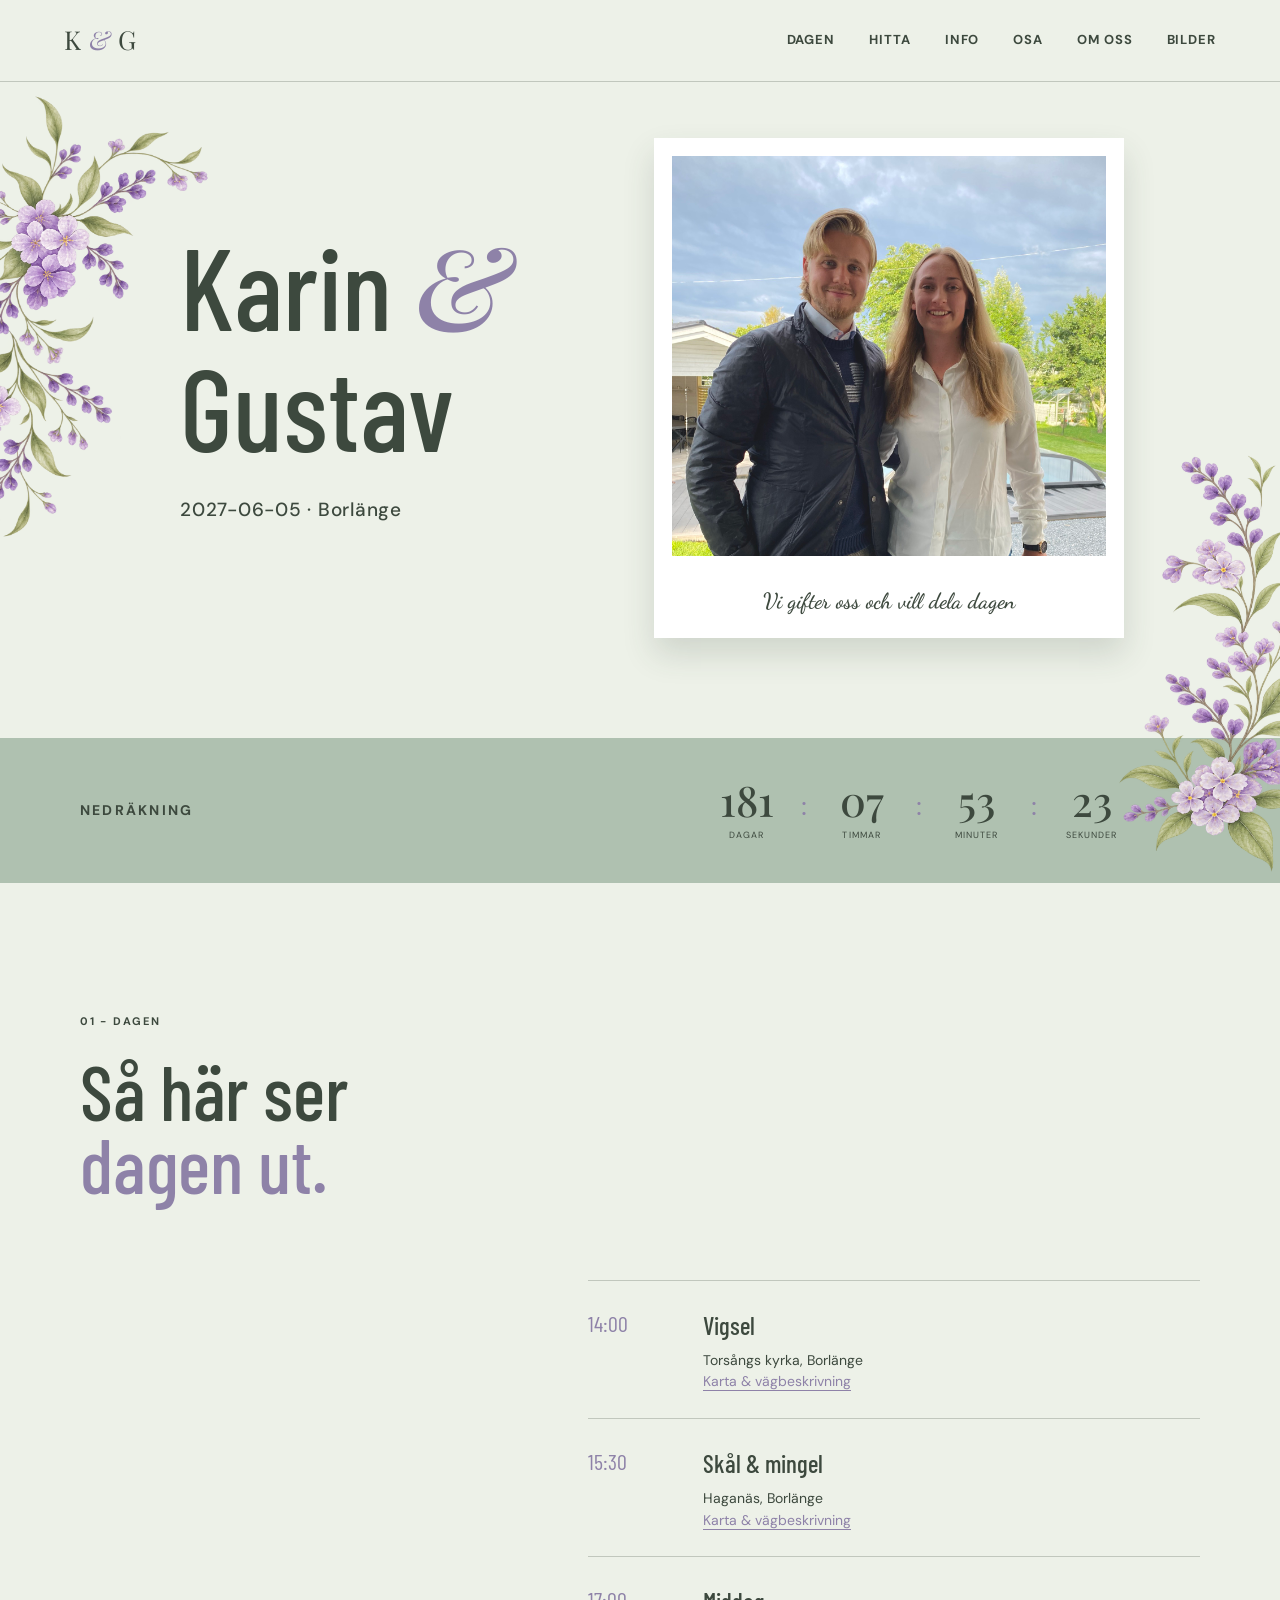
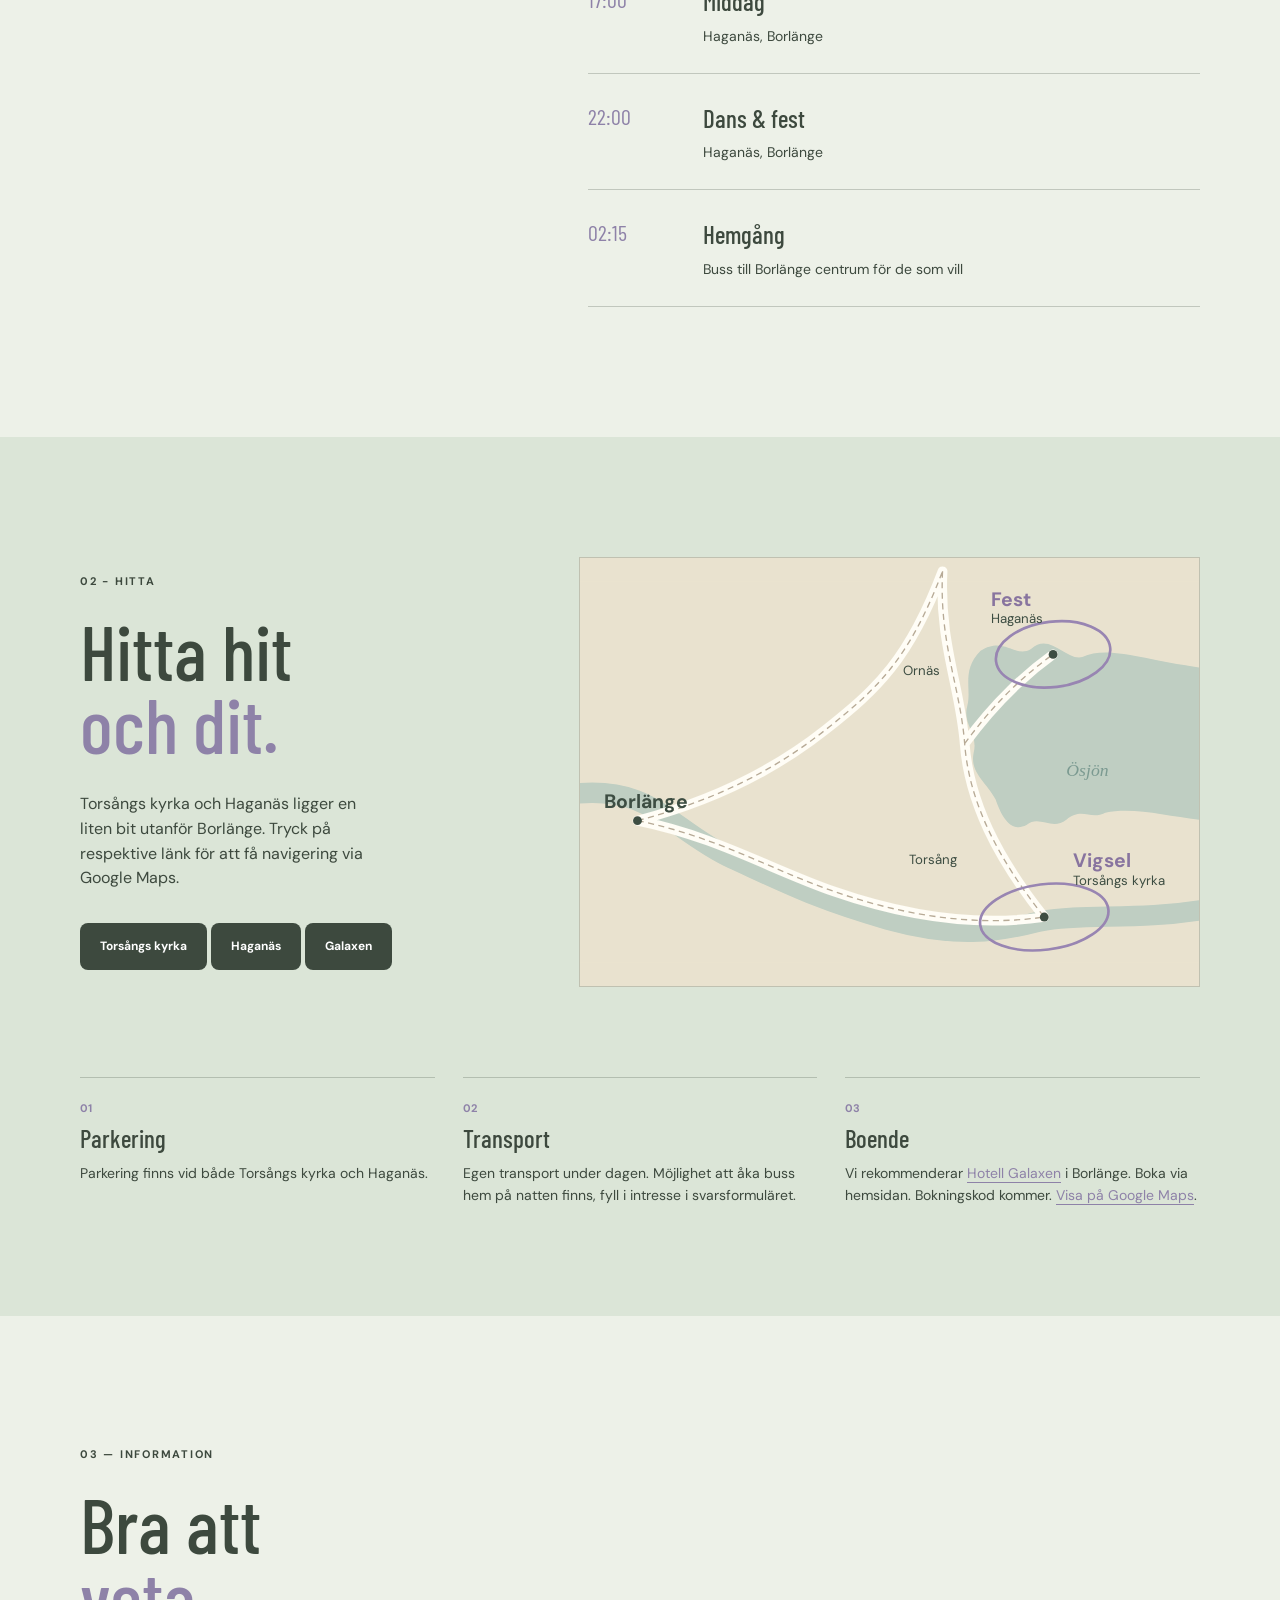
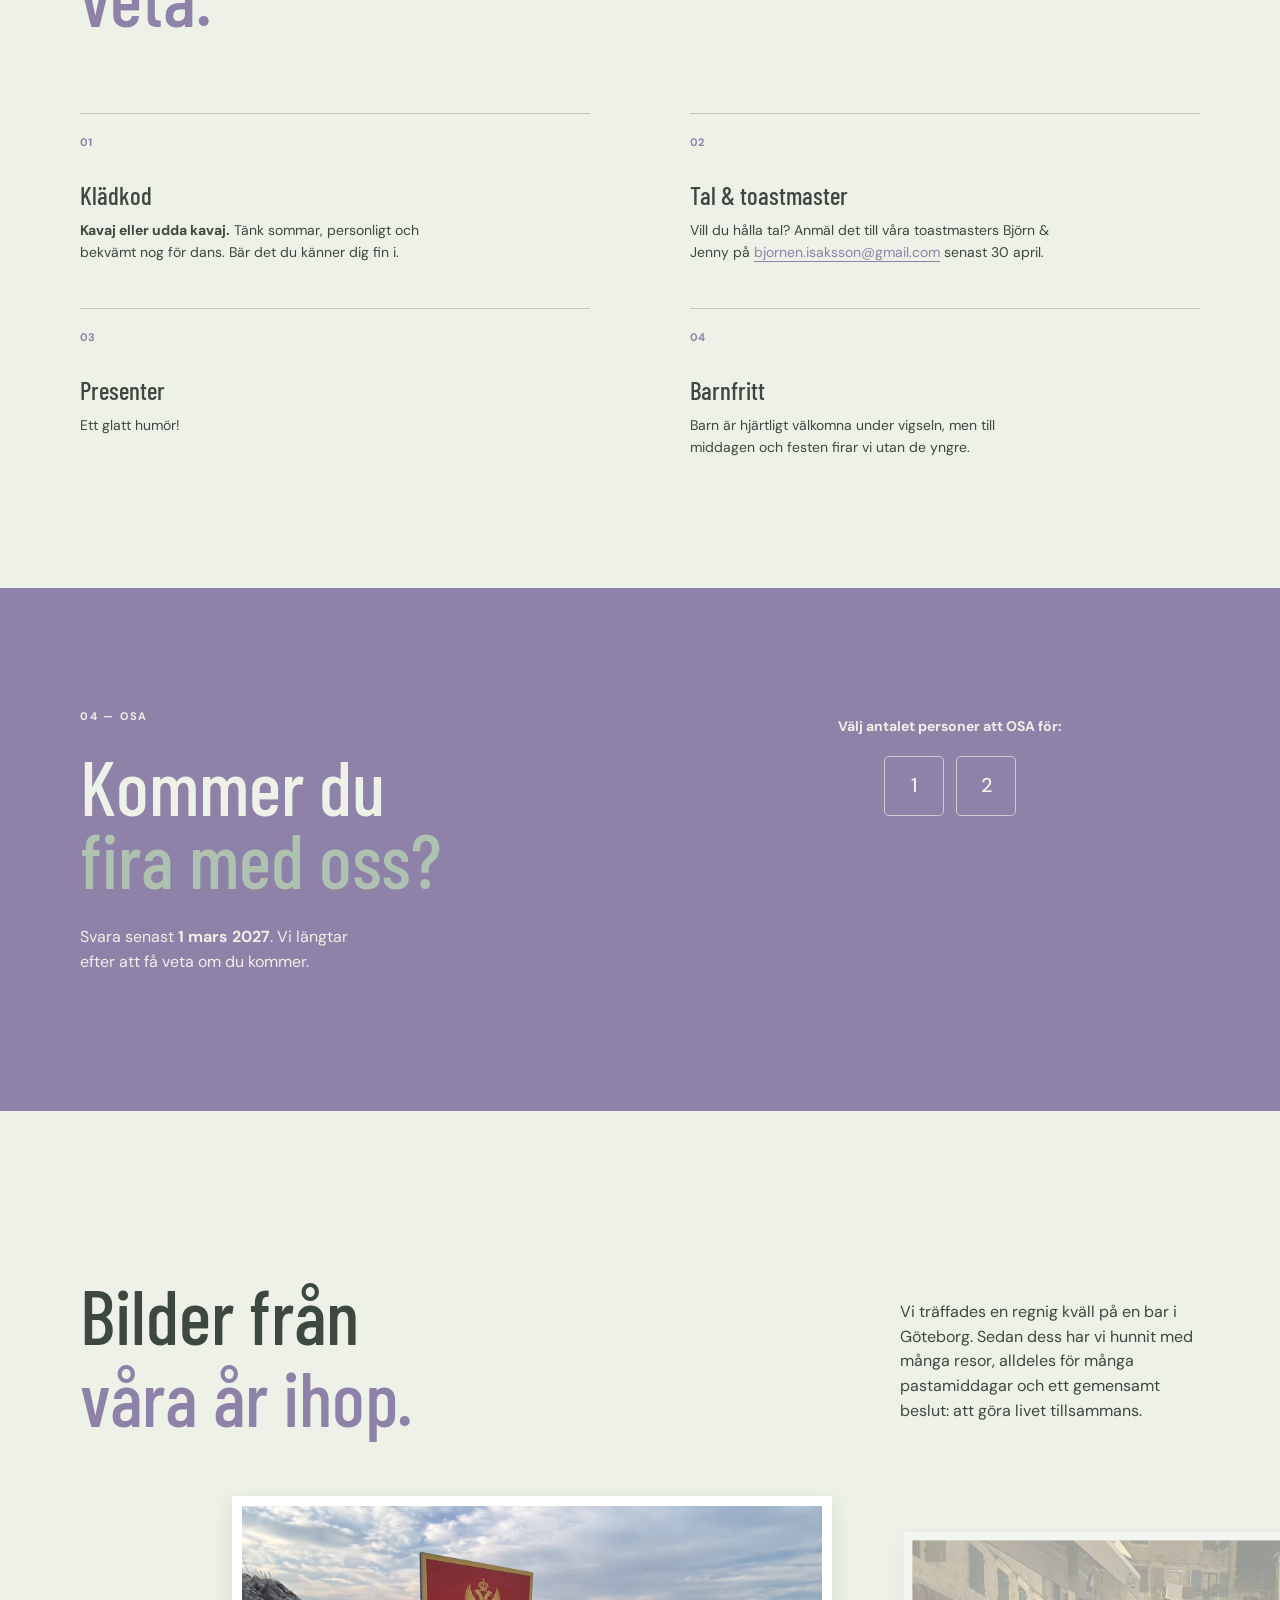
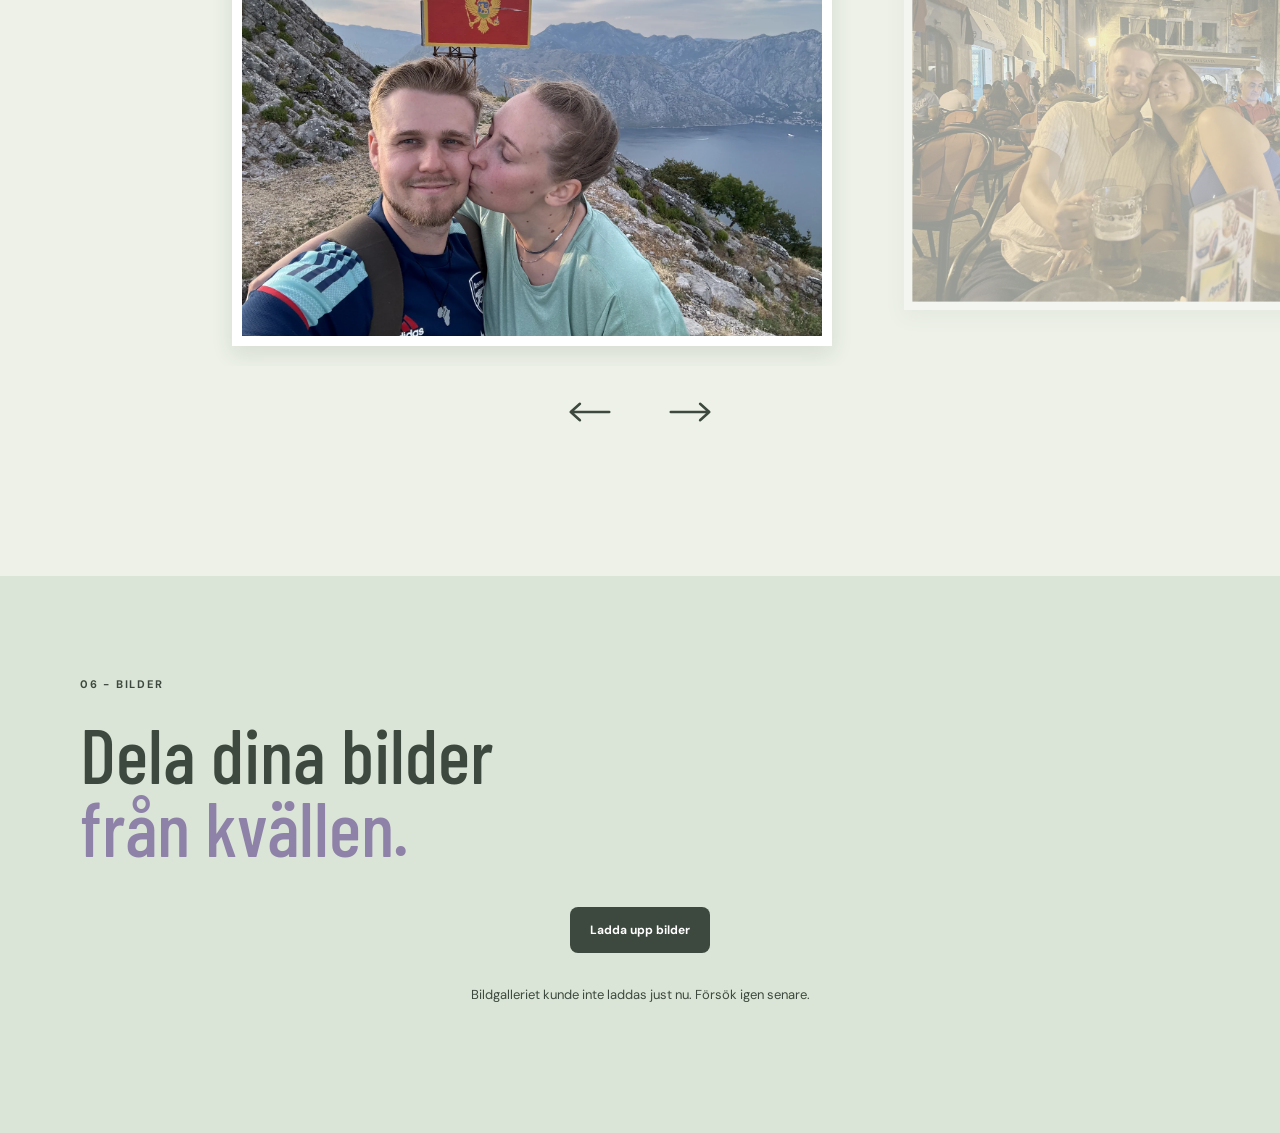
==== commit bae79bd1: "Match RSVP radio option text sizes" ====
--- a/index.html
+++ b/index.html
@@ -8,7 +8,7 @@
 	<link rel="preconnect" href="https://fonts.googleapis.com">
 	<link rel="preconnect" href="https://fonts.gstatic.com" crossorigin>
 	<link href="https://fonts.googleapis.com/css2?family=Barlow+Condensed:wght@500;600&family=Caveat:wght@500;600&family=Dancing+Script:wght@500;600&family=DM+Sans:wght@400;500;700&family=Playfair+Display:ital,wght@0,500;0,600;1,500;1,600&display=swap" rel="stylesheet">
-	<link rel="stylesheet" href="Brolopp.style.css?v=hero-img1964-color-v89">
+	<link rel="stylesheet" href="Brolopp.style.css?v=hero-img1964-color-v90">
 </head>
 <body>
 	<header class="site-header">
--- a/Brolopp.style.css
+++ b/Brolopp.style.css
@@ -92,7 +92,7 @@
 .attendance-field { margin-top: 24px !important; }
 .attendance-field > legend { margin-bottom: 10px; text-transform: none; letter-spacing: 0; font-size: 13px; }
 .attendance-options { display: flex; flex-wrap: wrap; gap: 18px; }
-.attendance-options .choice { margin: 0 !important; }
+.attendance-options .choice { margin: 0 !important; font-size: 13px; }
 .attendance-options .choice input { width: 18px; height: 18px; padding: 0; margin: 0 8px 0 0; accent-color: var(--blue); }
 .attendee-details { display: grid; gap: 0; margin-top: 28px; }
 .attendee-details label { margin: 0 0 2px; text-transform: none; letter-spacing: 0; font-size: 13px; }
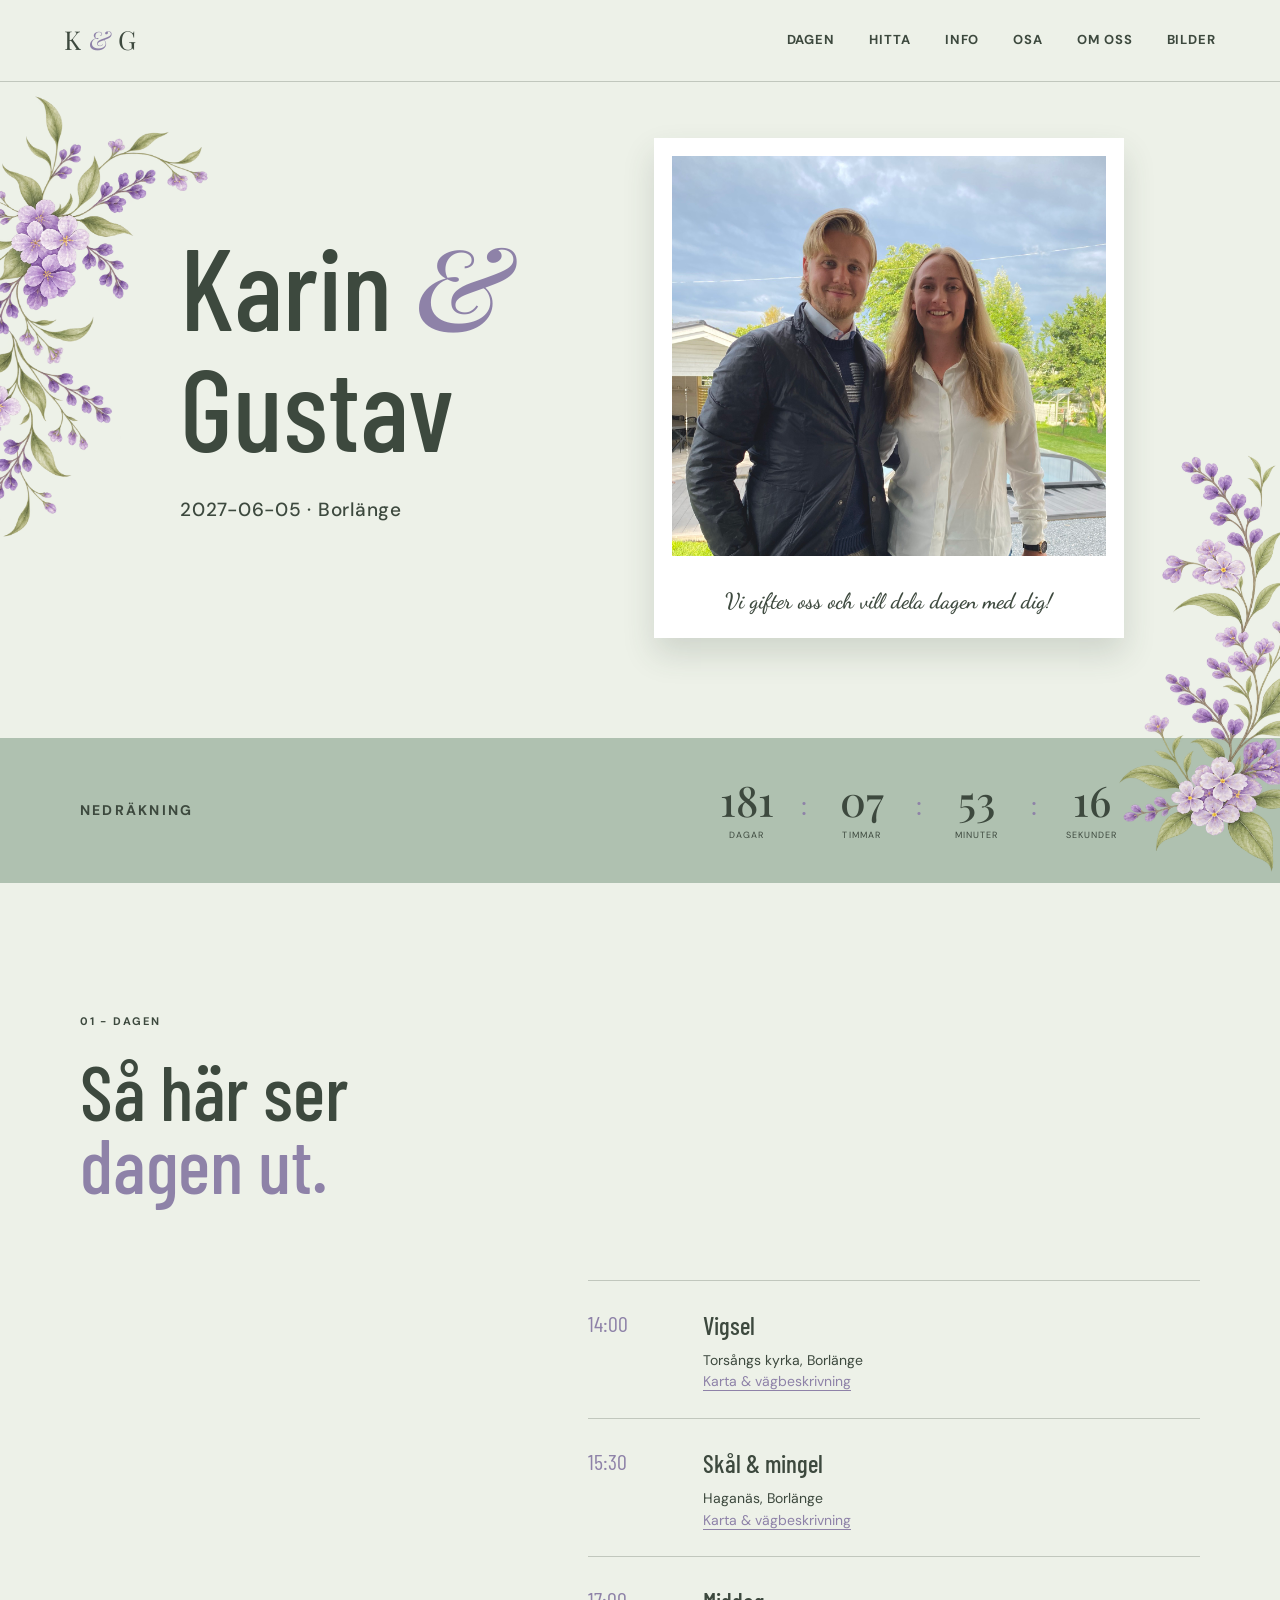
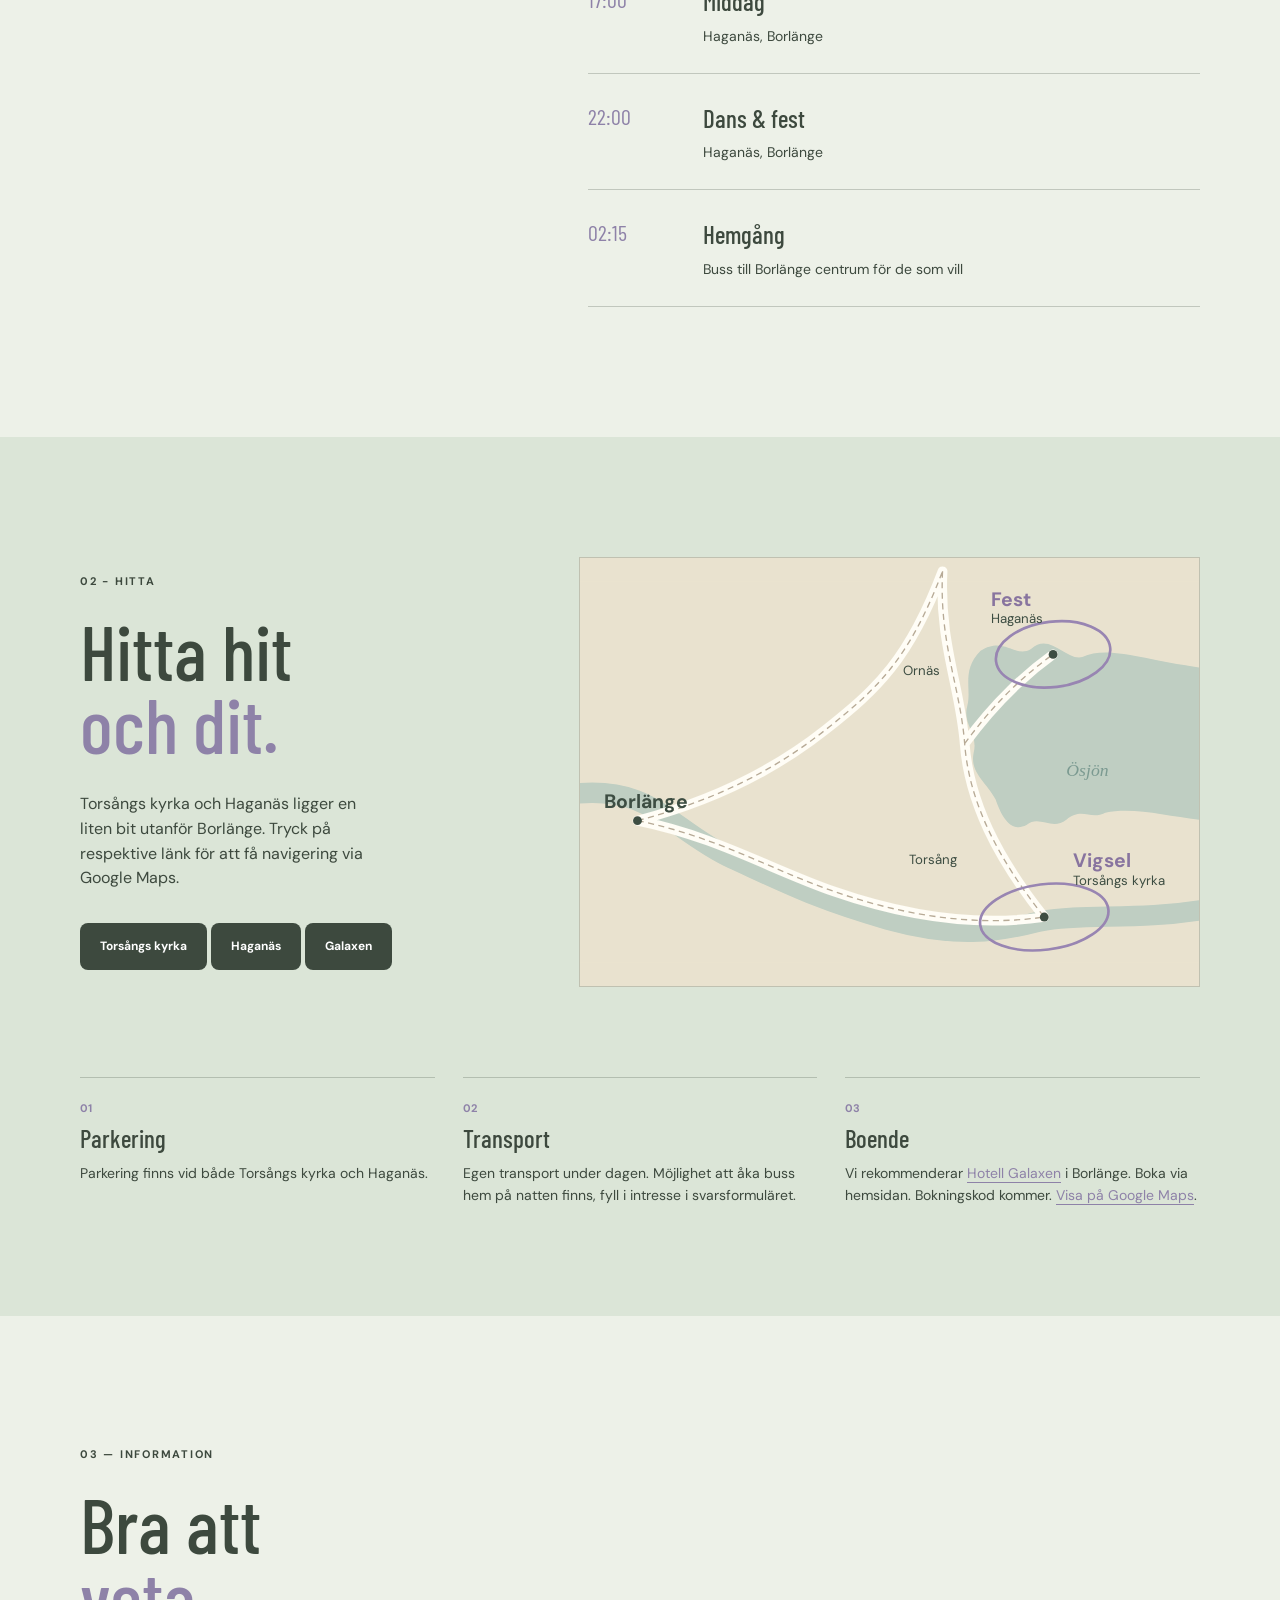
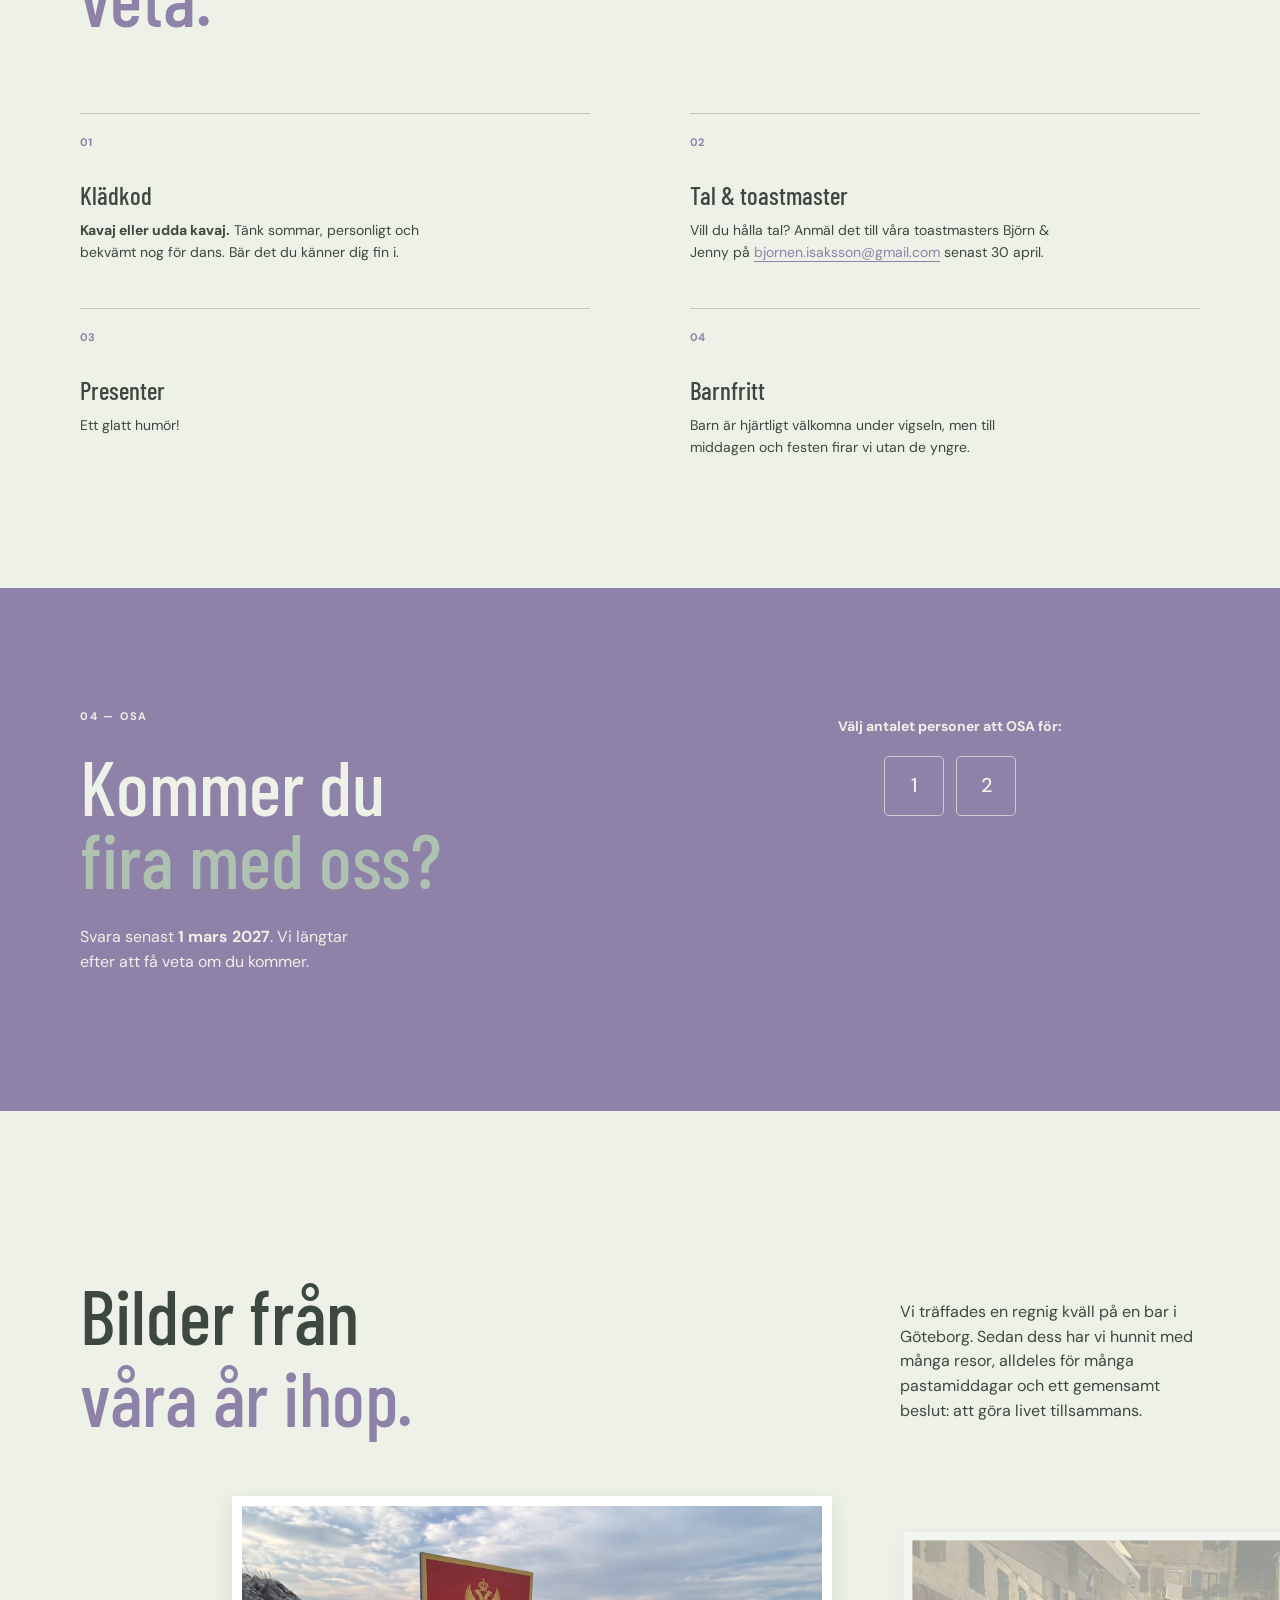
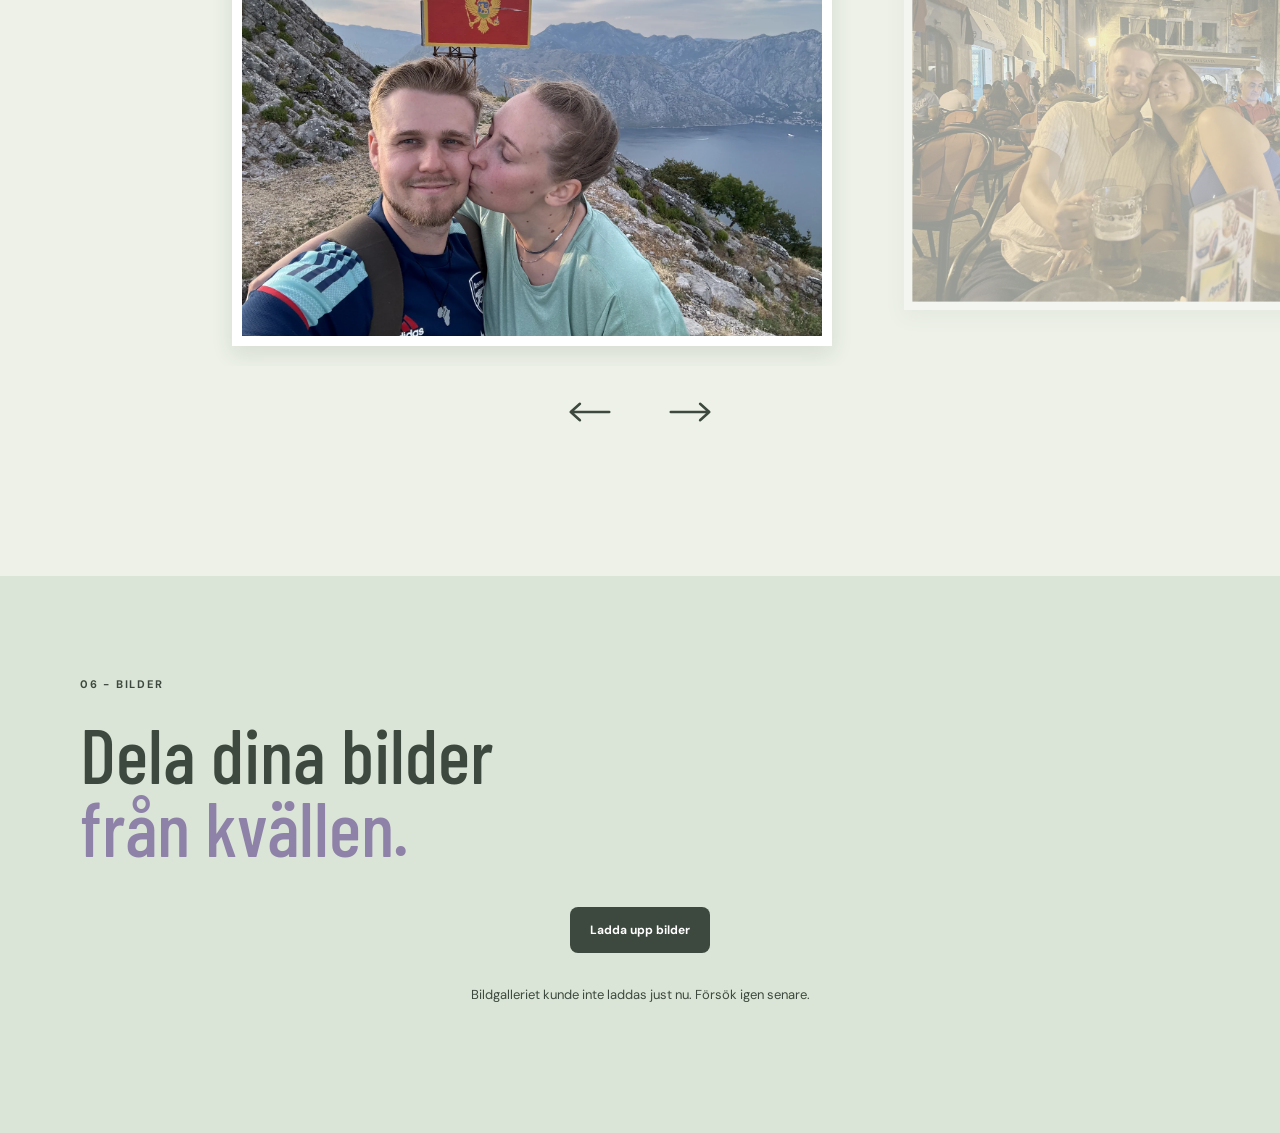
==== commit 47ebc9d2: "Move ampersand before Gustav on mobile" ====
--- a/index.html
+++ b/index.html
@@ -8,7 +8,7 @@
 	<link rel="preconnect" href="https://fonts.googleapis.com">
 	<link rel="preconnect" href="https://fonts.gstatic.com" crossorigin>
 	<link href="https://fonts.googleapis.com/css2?family=Barlow+Condensed:wght@500;600&family=Caveat:wght@500;600&family=Dancing+Script:wght@500;600&family=DM+Sans:wght@400;500;700&family=Playfair+Display:ital,wght@0,500;0,600;1,500;1,600&display=swap" rel="stylesheet">
-	<link rel="stylesheet" href="Brolopp.style.css?v=hero-img1964-color-v90">
+	<link rel="stylesheet" href="Brolopp.style.css?v=hero-img1964-color-v91">
 </head>
 <body>
 	<header class="site-header">
@@ -29,7 +29,7 @@
 	<main id="top">
 		<section class="hero section-shell">
 			<div class="hero-copy reveal">
-				<h1><span class="hero-name-line">Karin <i>&amp;</i></span><br><span class="hero-name-line">Gustav</span></h1>
+				<h1><span class="hero-name-line">Karin <i class="hero-amp-first">&amp;</i></span><br><span class="hero-name-line"><i class="hero-amp-mobile">&amp; </i>Gustav</span></h1>
 				<div class="hero-date"><span>2027-06-05 · Borlänge</span></div>
 			</div>
 			<div class="hero-image-wrap reveal reveal-delay">
--- a/Brolopp.style.css
+++ b/Brolopp.style.css
@@ -189,7 +189,7 @@
 @media (max-width: 760px) { .hero h1 { font-size: clamp(52px, 20vw, 124px); } }
 
 .hero-amp-mobile { display: none; }
-@media (max-width: 760px) { .hero-amp-desktop { display: none; } .hero-amp-mobile { display: inline; } }
+@media (max-width: 760px) { .hero-amp-desktop, .hero-amp-first { display: none; } .hero-amp-mobile { display: inline; } }
 
 .hero-date > span:only-child { font-family: var(--sans); font-style: normal; font-size: clamp(16px, 4.5vw, 22px); font-weight: 500; letter-spacing: .04em; }
 
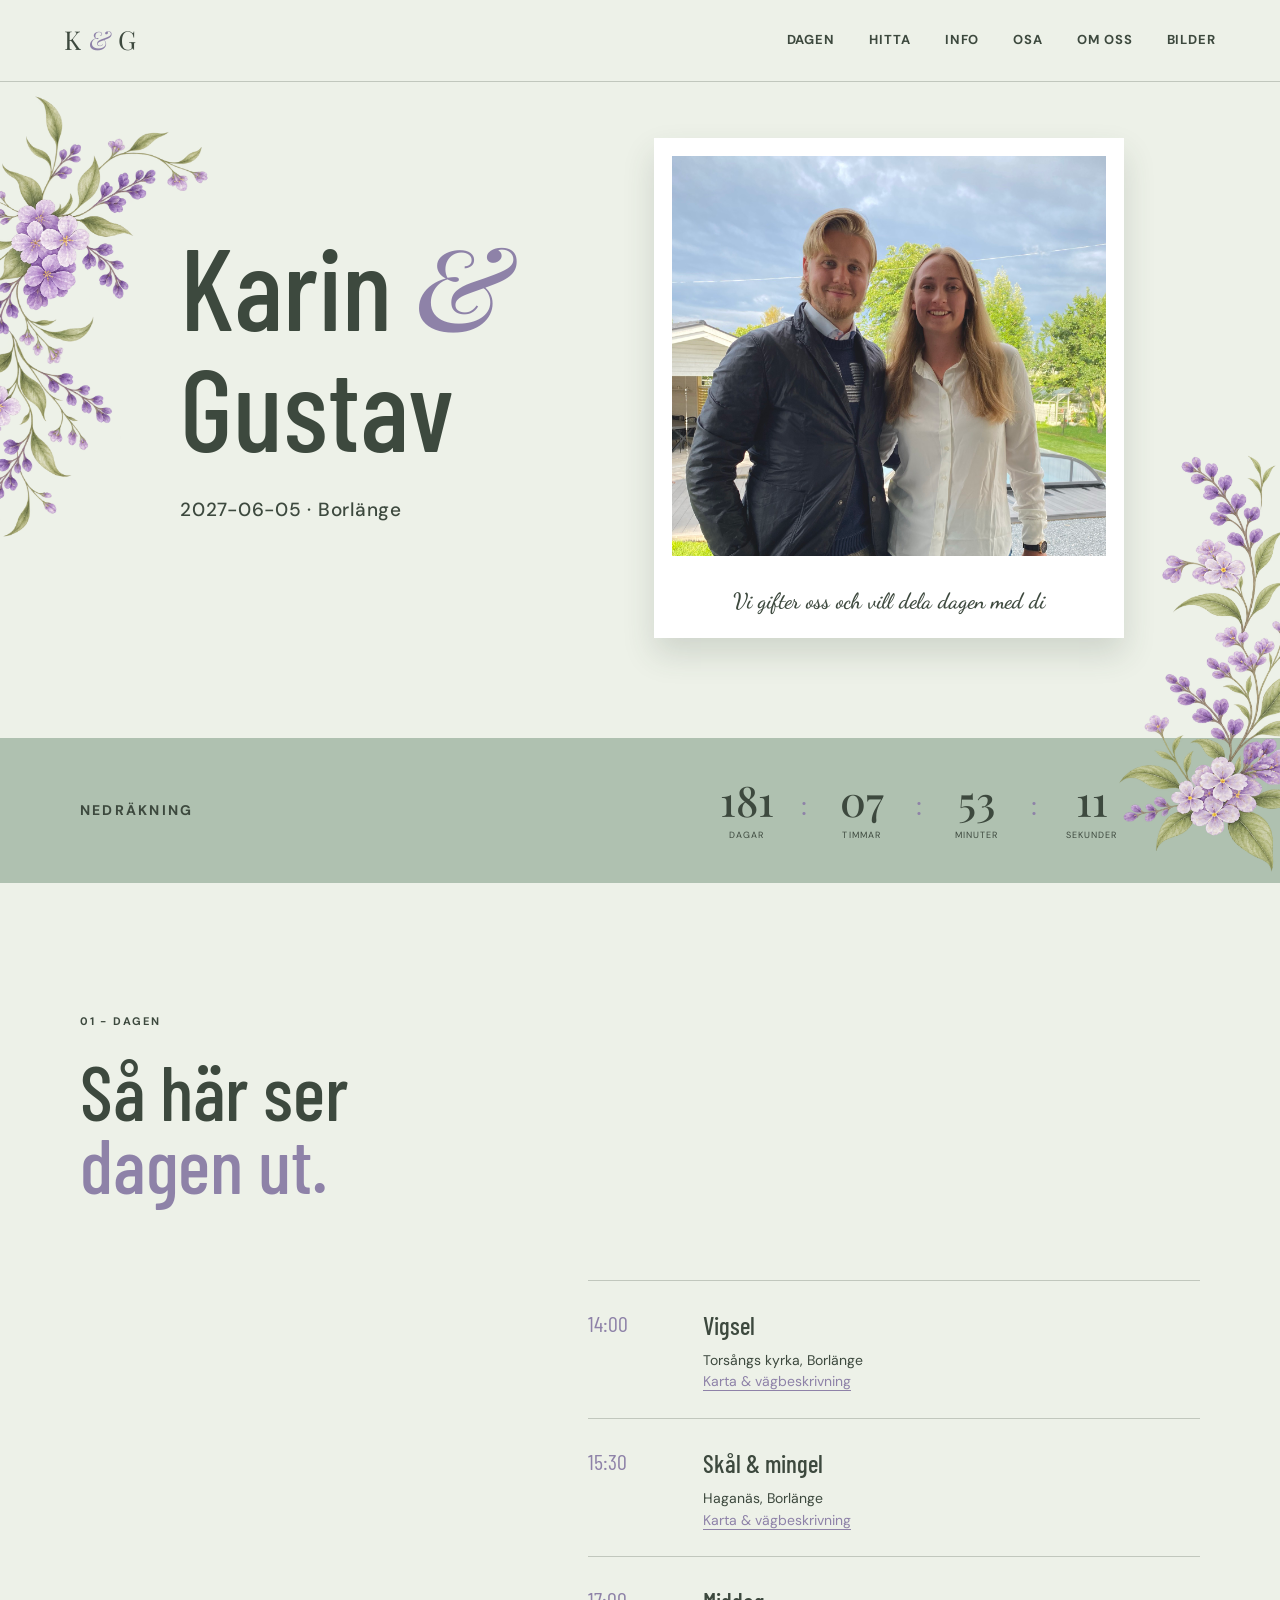
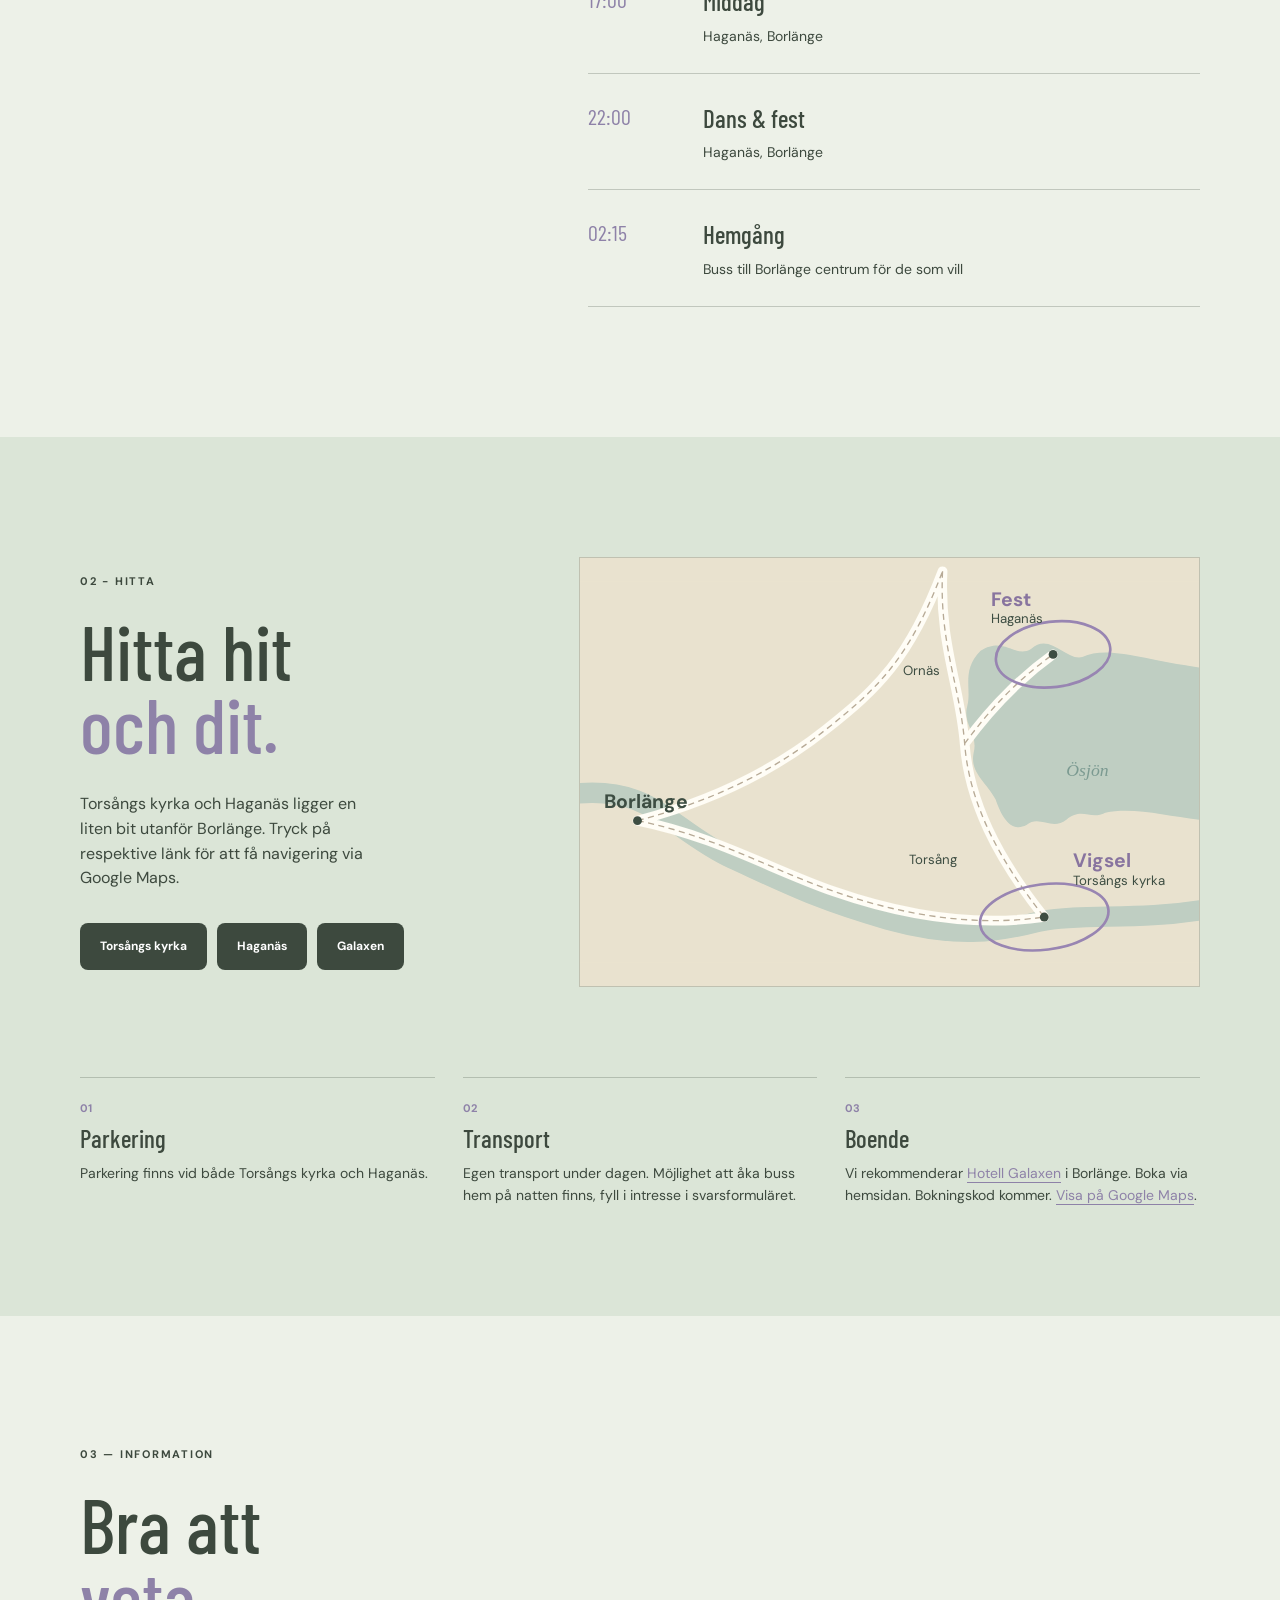
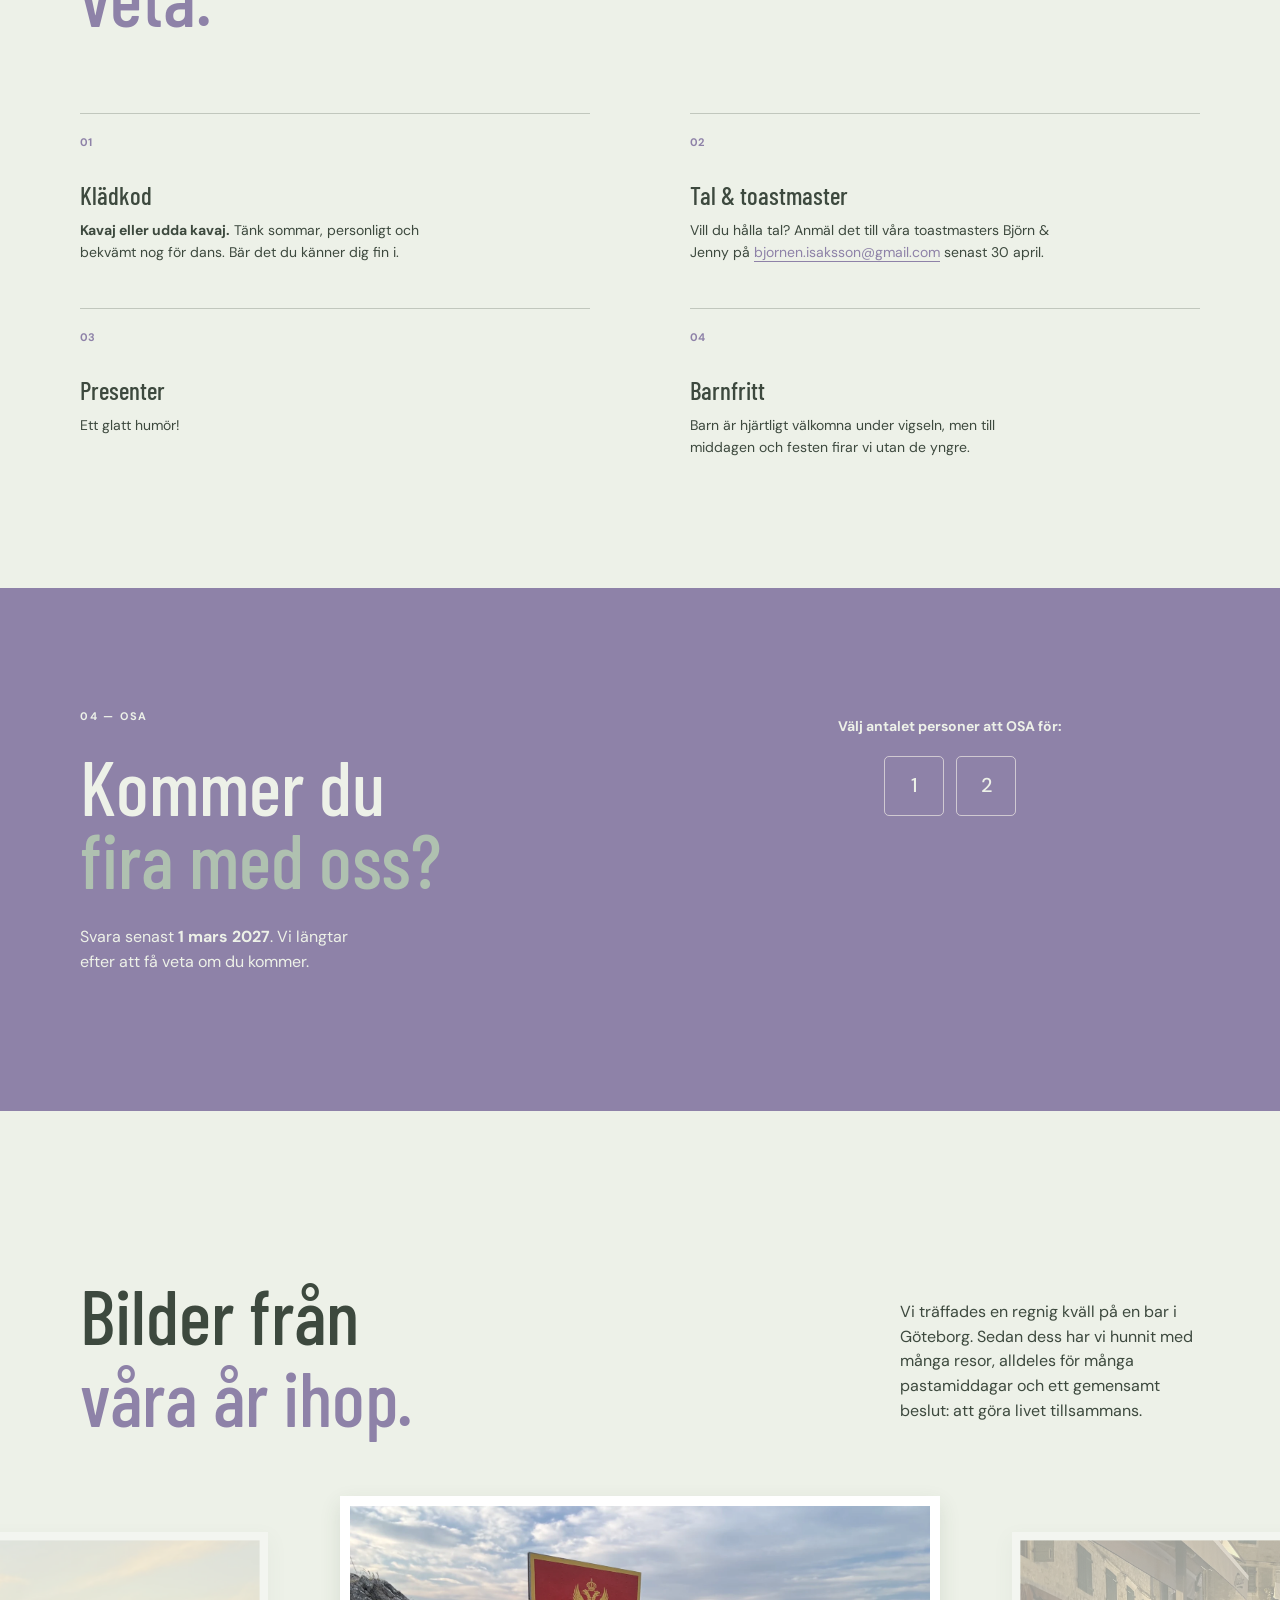
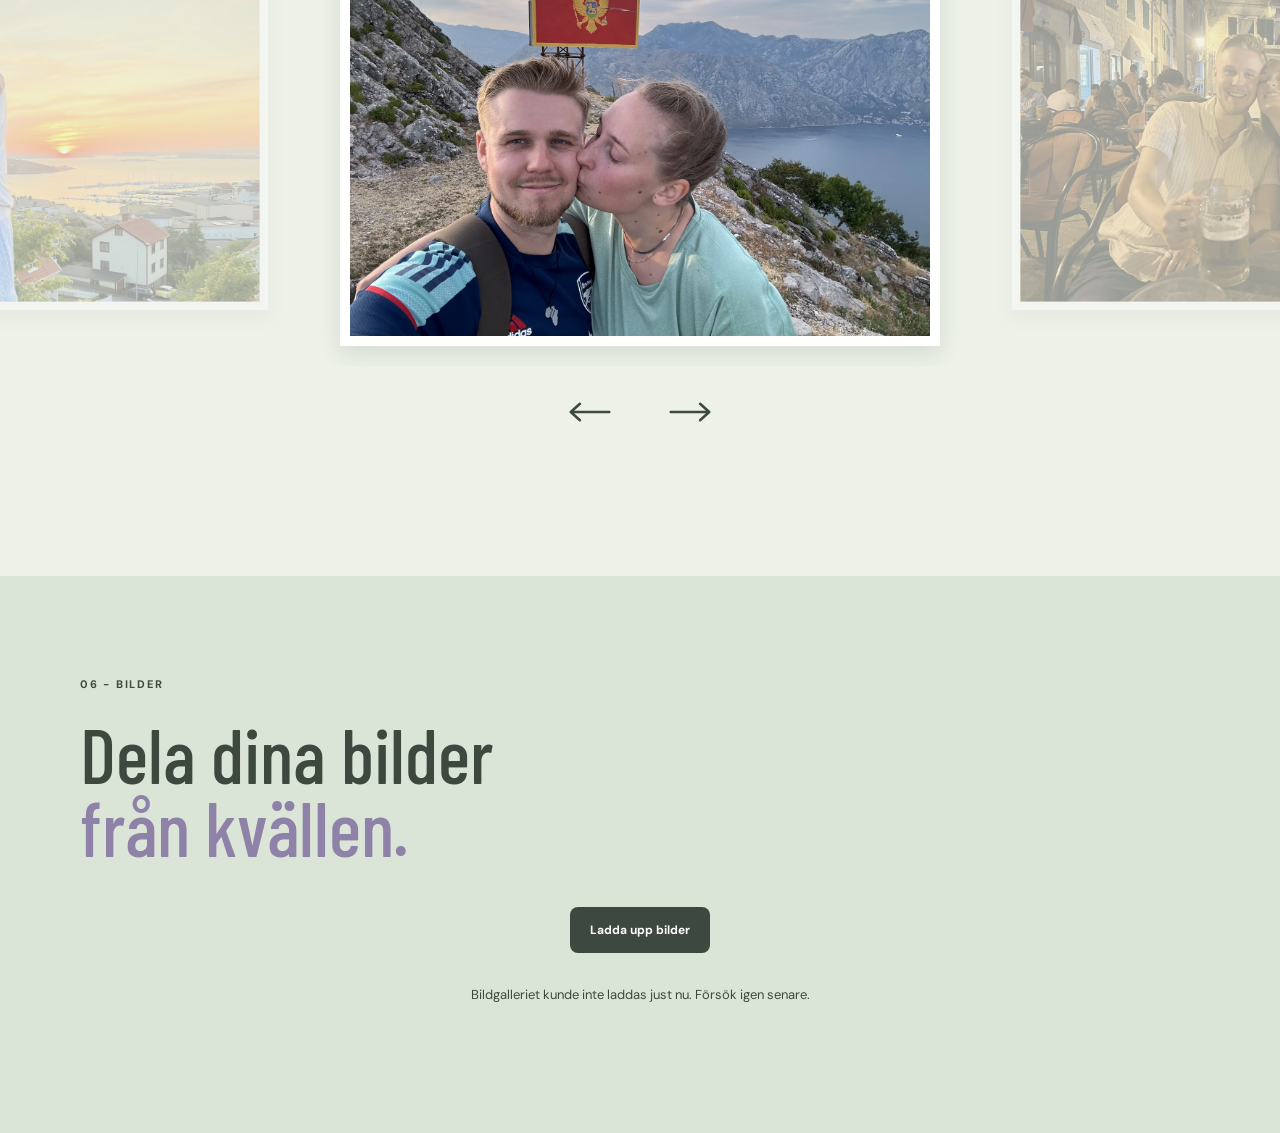
==== commit ade5dee3: "Improve mobile layout" ====
--- a/index.html
+++ b/index.html
@@ -8,7 +8,7 @@
 	<link rel="preconnect" href="https://fonts.googleapis.com">
 	<link rel="preconnect" href="https://fonts.gstatic.com" crossorigin>
 	<link href="https://fonts.googleapis.com/css2?family=Barlow+Condensed:wght@500;600&family=Caveat:wght@500;600&family=Dancing+Script:wght@500;600&family=DM+Sans:wght@400;500;700&family=Playfair+Display:ital,wght@0,500;0,600;1,500;1,600&display=swap" rel="stylesheet">
-	<link rel="stylesheet" href="Brolopp.style.css?v=hero-img1964-color-v91">
+	<link rel="stylesheet" href="Brolopp.style.css?v=hero-img1964-color-v94">
 </head>
 <body>
 	<header class="site-header">
@@ -29,7 +29,7 @@
 	<main id="top">
 		<section class="hero section-shell">
 			<div class="hero-copy reveal">
-				<h1><span class="hero-name-line">Karin <i class="hero-amp-first">&amp;</i></span><br><span class="hero-name-line"><i class="hero-amp-mobile">&amp; </i>Gustav</span></h1>
+				<h1><span class="hero-name-line">Karin <i class="hero-amp-first">&amp;</i></span><br><span class="hero-name-line"><i class="hero-amp-mobile">&amp;</i>Gustav</span></h1>
 				<div class="hero-date"><span>2027-06-05 · Borlänge</span></div>
 			</div>
 			<div class="hero-image-wrap reveal reveal-delay">
--- a/Brolopp.style.css
+++ b/Brolopp.style.css
@@ -92,7 +92,8 @@
 .attendance-field { margin-top: 24px !important; }
 .attendance-field > legend { margin-bottom: 10px; text-transform: none; letter-spacing: 0; font-size: 13px; }
 .attendance-options { display: flex; flex-wrap: wrap; gap: 18px; }
-.attendance-options .choice { margin: 0 !important; font-size: 13px; }
+.attendance-options .choice { margin: 0 !important; font-size: 13px; align-items: center; }
+@media (max-width: 760px) { .attendance-options { gap: 6px 12px; } .attendance-options .choice input { flex: 0 0 18px; } }
 .attendance-options .choice input { width: 18px; height: 18px; padding: 0; margin: 0 8px 0 0; accent-color: var(--blue); }
 .attendee-details { display: grid; gap: 0; margin-top: 28px; }
 .attendee-details label { margin: 0 0 2px; text-transform: none; letter-spacing: 0; font-size: 13px; }
@@ -157,6 +158,7 @@
 
 @media (min-width: 761px) { .day-grid > .timeline { grid-column: 2; } }
 
+.route-actions { display: flex; flex-wrap: wrap; gap: 10px; }
 .route-actions .button { border-radius: 8px; }
 
 .hero-copy { position: relative; top: -34px; }
@@ -189,7 +191,7 @@
 @media (max-width: 760px) { .hero h1 { font-size: clamp(52px, 20vw, 124px); } }
 
 .hero-amp-mobile { display: none; }
-@media (max-width: 760px) { .hero-amp-desktop, .hero-amp-first { display: none; } .hero-amp-mobile { display: inline; } }
+@media (max-width: 760px) { .hero-amp-desktop, .hero-amp-first { display: none; } .hero-amp-mobile { display: inline; margin-right: .04em; } .hero-name-line:first-child { display: inline-block; margin-left: .25em; } }
 
 .hero-date > span:only-child { font-family: var(--sans); font-style: normal; font-size: clamp(16px, 4.5vw, 22px); font-weight: 500; letter-spacing: .04em; }
 
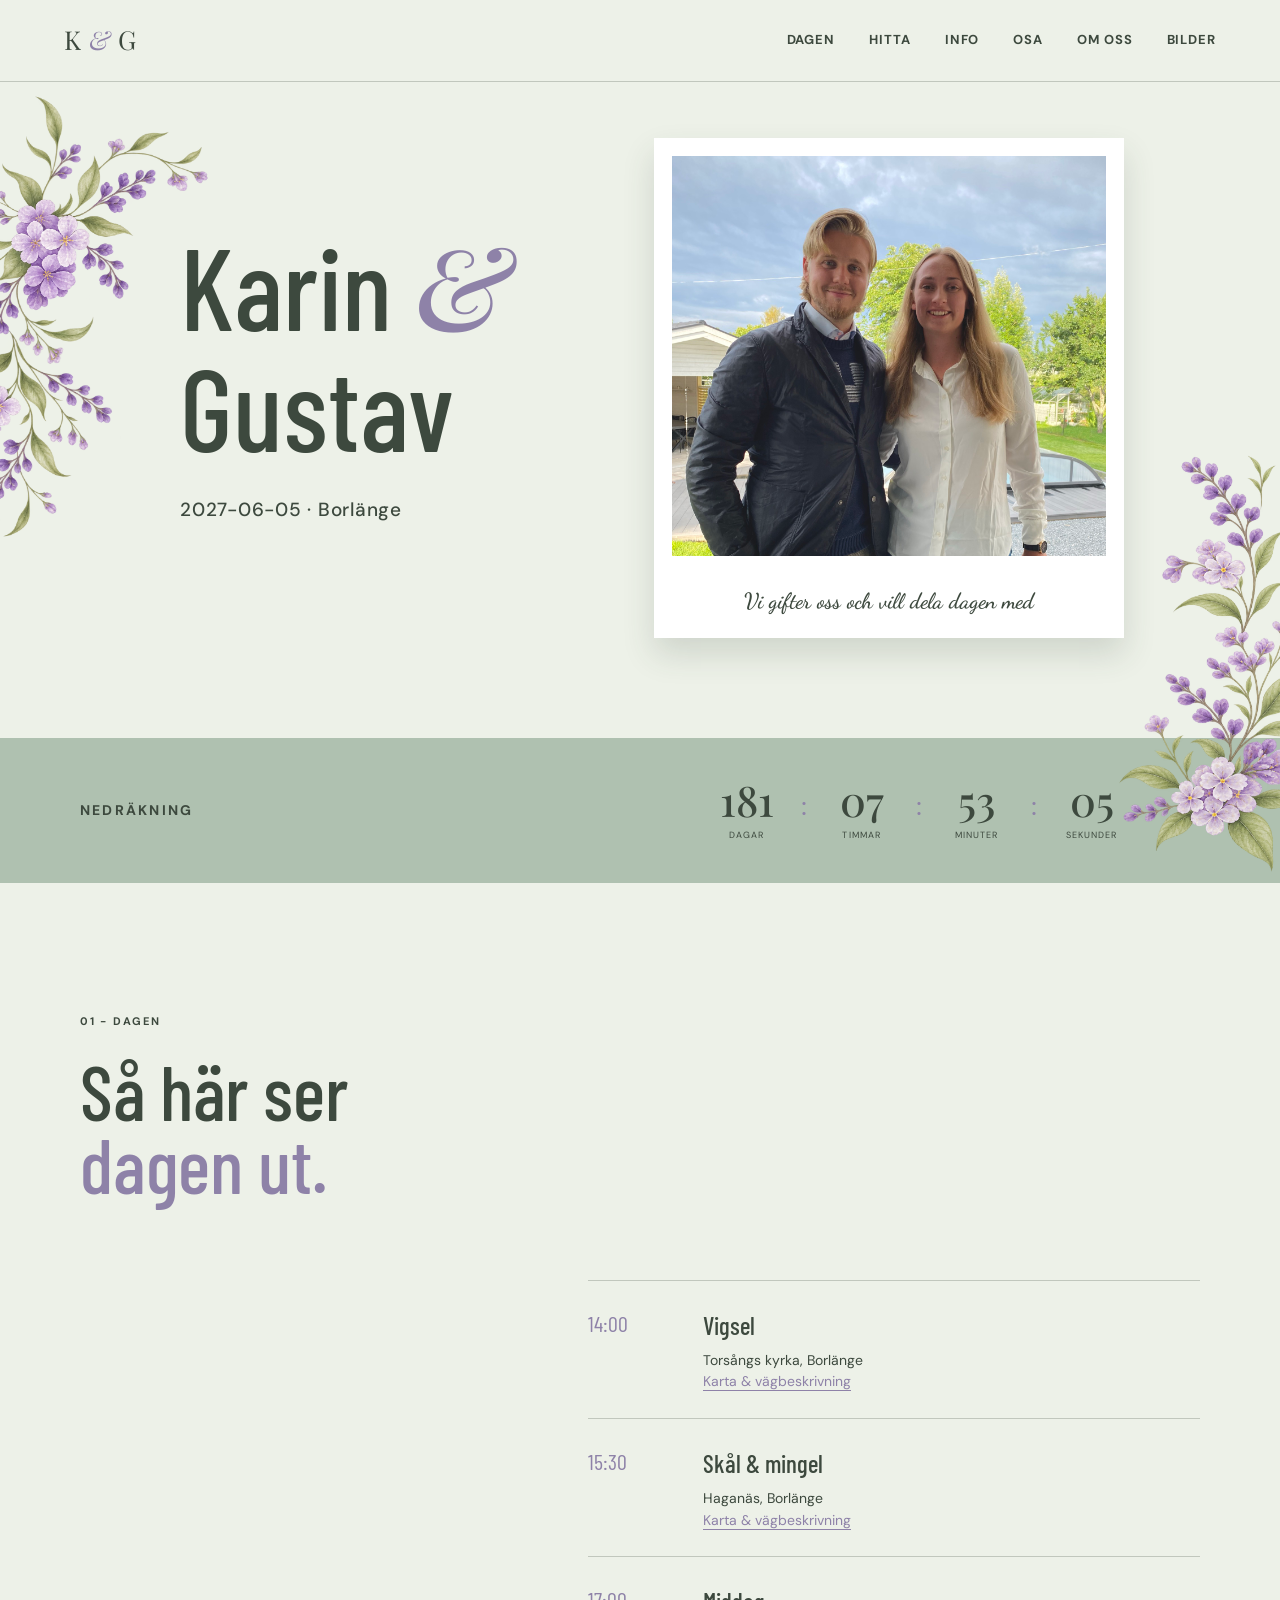
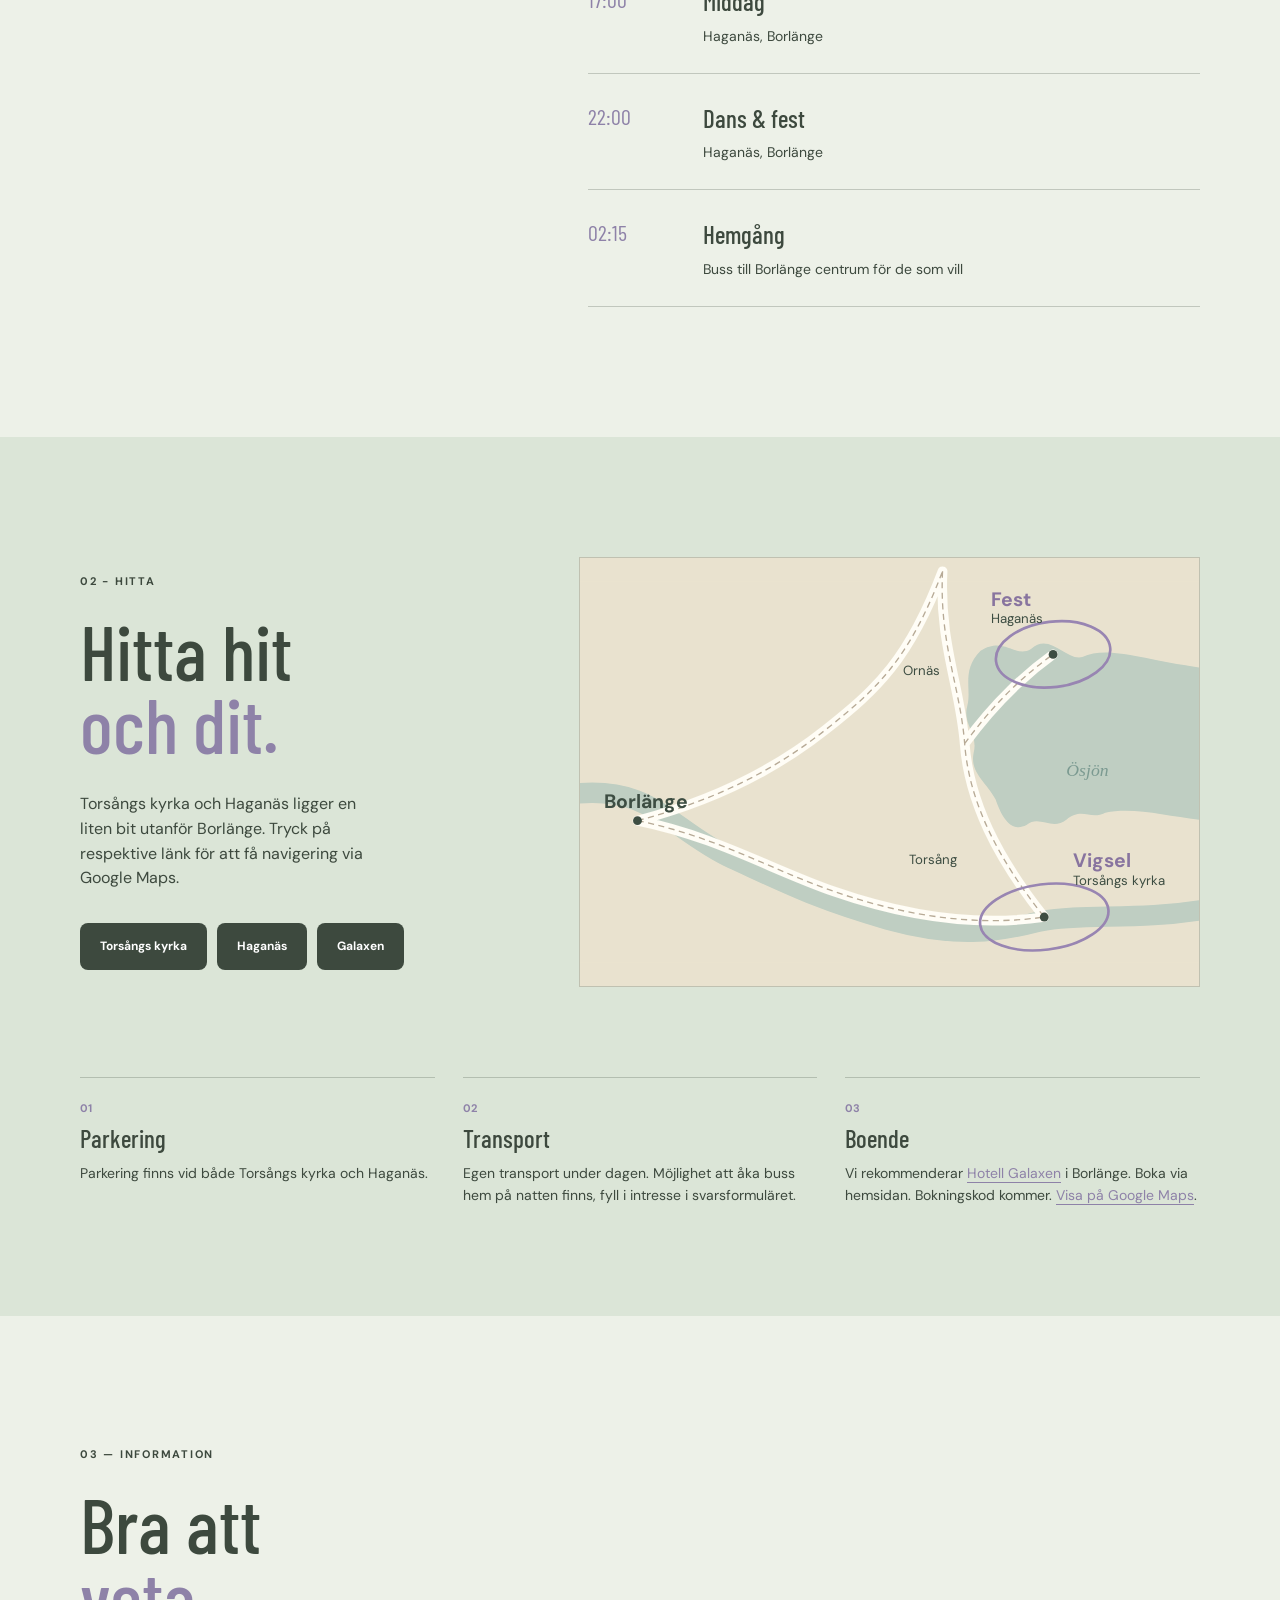
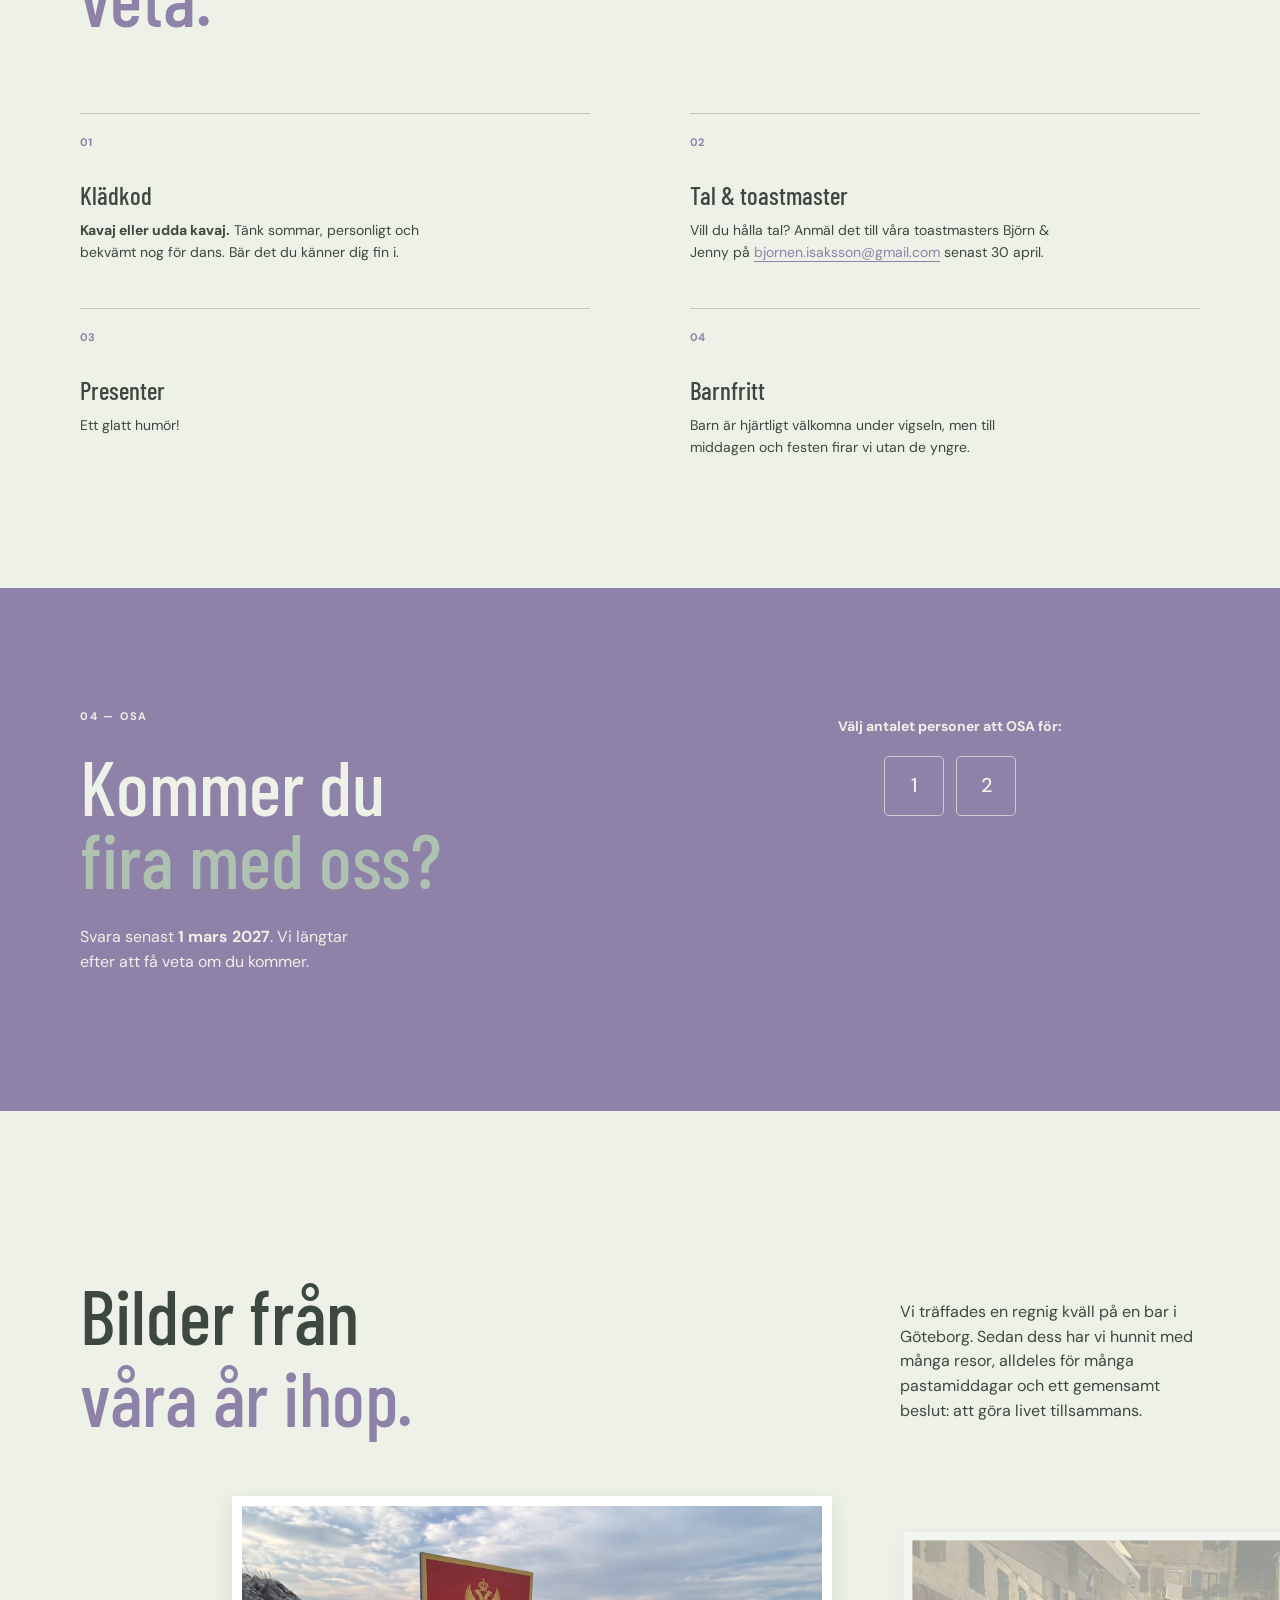
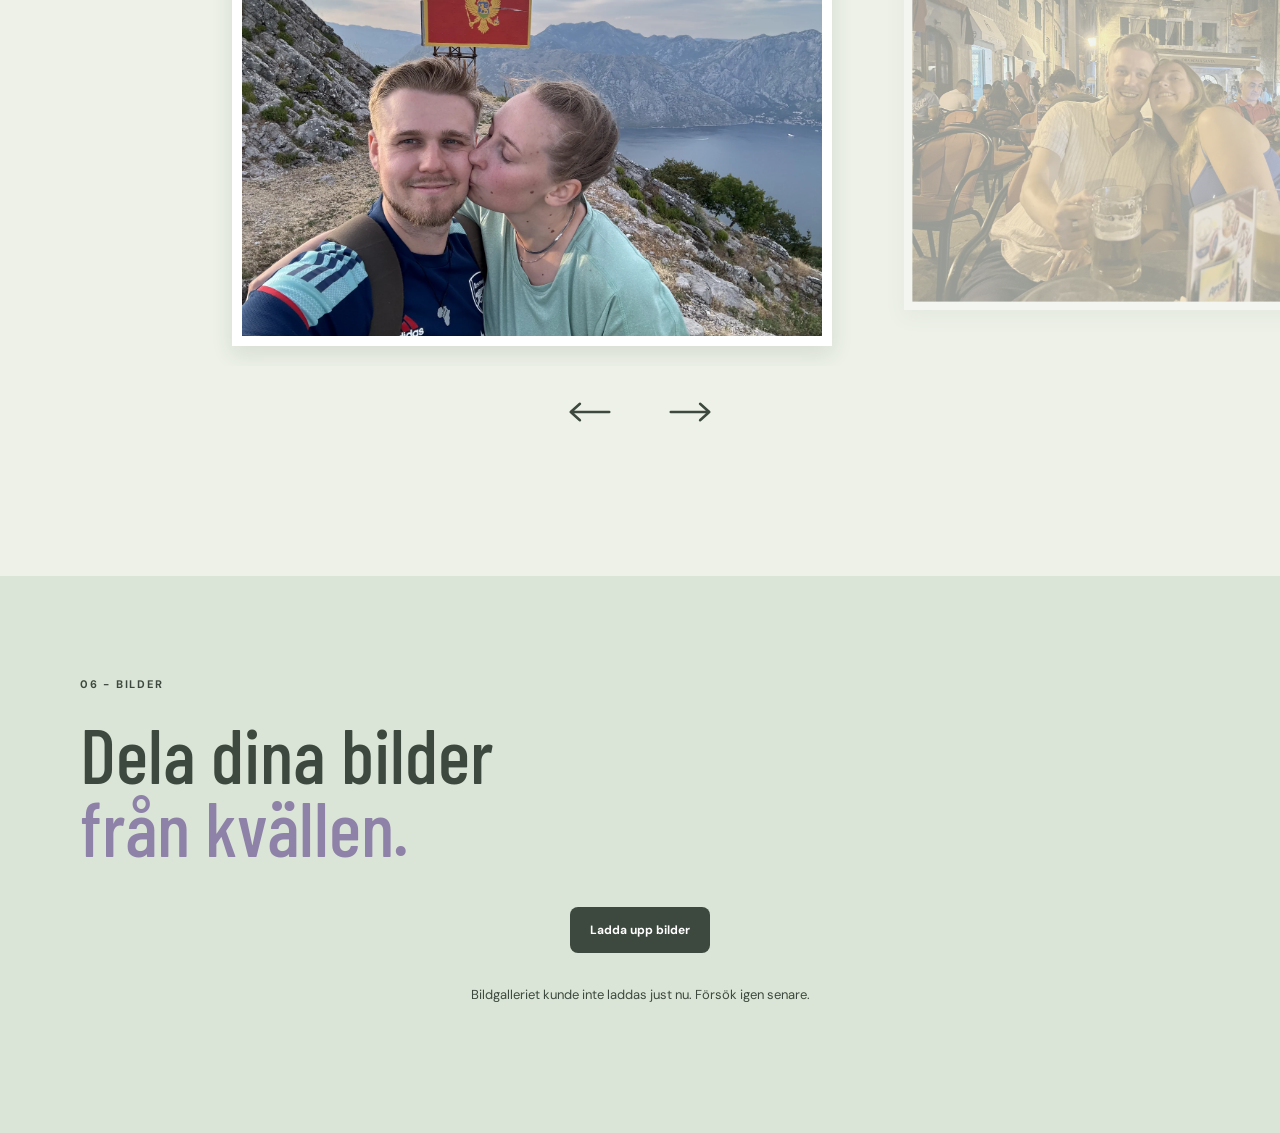
==== commit 8e76dc90: "Shift mobile name line right" ====
--- a/index.html
+++ b/index.html
@@ -8,7 +8,7 @@
 	<link rel="preconnect" href="https://fonts.googleapis.com">
 	<link rel="preconnect" href="https://fonts.gstatic.com" crossorigin>
 	<link href="https://fonts.googleapis.com/css2?family=Barlow+Condensed:wght@500;600&family=Caveat:wght@500;600&family=Dancing+Script:wght@500;600&family=DM+Sans:wght@400;500;700&family=Playfair+Display:ital,wght@0,500;0,600;1,500;1,600&display=swap" rel="stylesheet">
-	<link rel="stylesheet" href="Brolopp.style.css?v=hero-img1964-color-v94">
+	<link rel="stylesheet" href="Brolopp.style.css?v=hero-img1964-color-v95">
 </head>
 <body>
 	<header class="site-header">
--- a/Brolopp.style.css
+++ b/Brolopp.style.css
@@ -191,7 +191,7 @@
 @media (max-width: 760px) { .hero h1 { font-size: clamp(52px, 20vw, 124px); } }
 
 .hero-amp-mobile { display: none; }
-@media (max-width: 760px) { .hero-amp-desktop, .hero-amp-first { display: none; } .hero-amp-mobile { display: inline; margin-right: .04em; } .hero-name-line:first-child { display: inline-block; margin-left: .25em; } }
+@media (max-width: 760px) { .hero-amp-desktop, .hero-amp-first { display: none; } .hero-amp-mobile { display: inline; margin-right: .04em; } .hero-name-line:first-child { display: inline-block; margin-left: .25em; } .hero-name-line:last-child { display: inline-block; margin-left: .1em; } }
 
 .hero-date > span:only-child { font-family: var(--sans); font-style: normal; font-size: clamp(16px, 4.5vw, 22px); font-weight: 500; letter-spacing: .04em; }
 
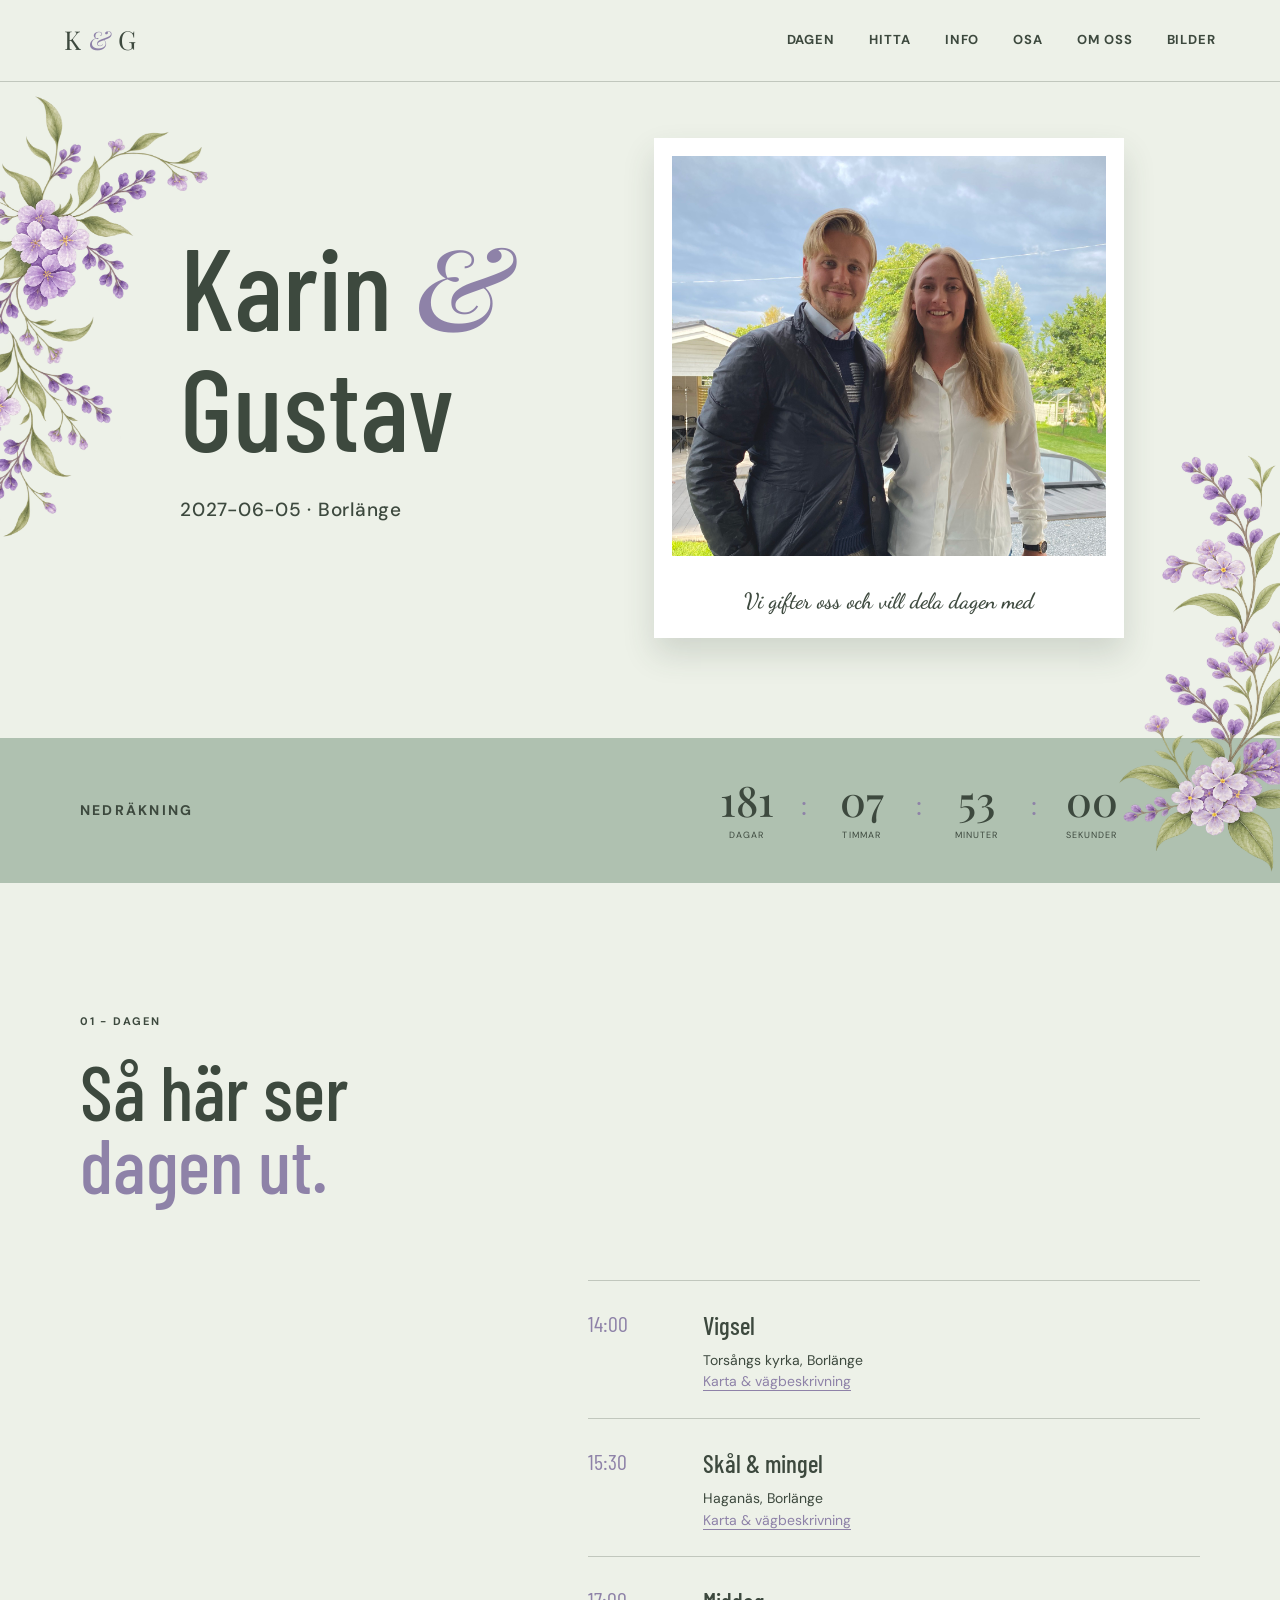
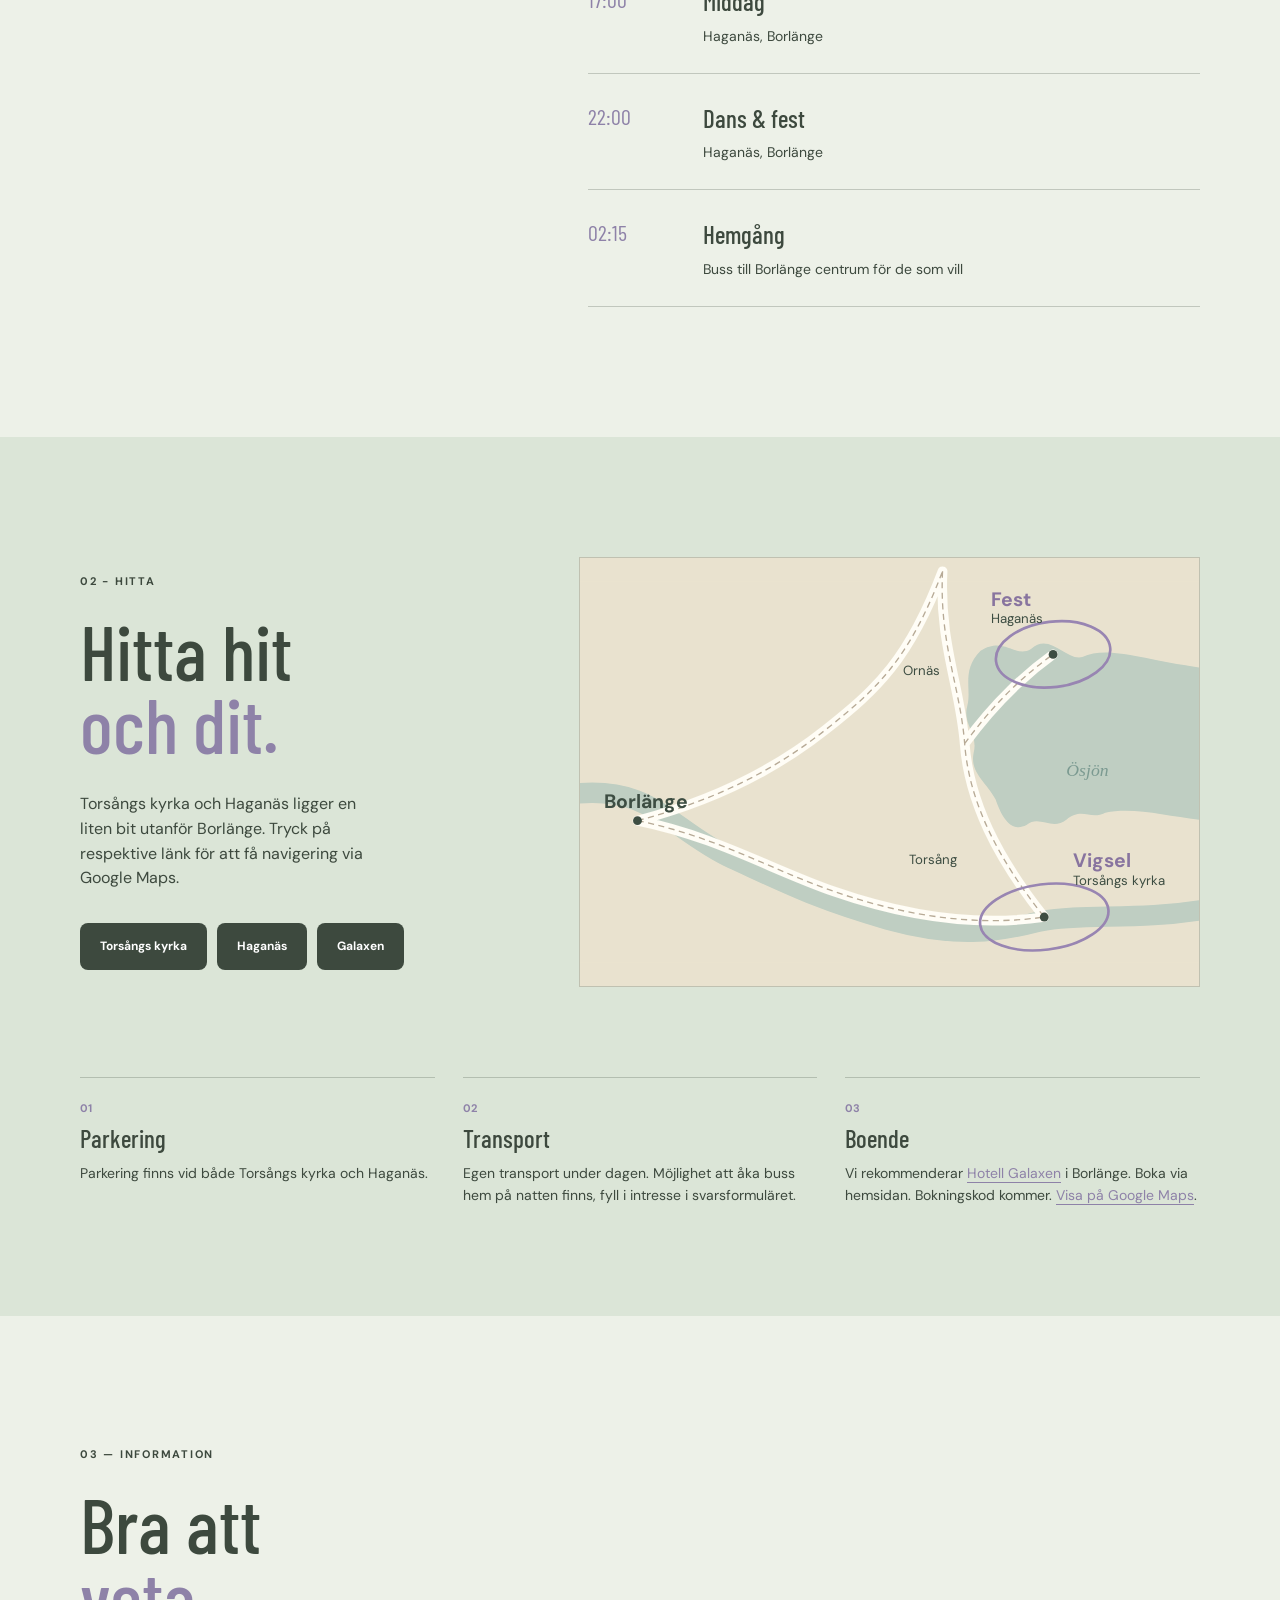
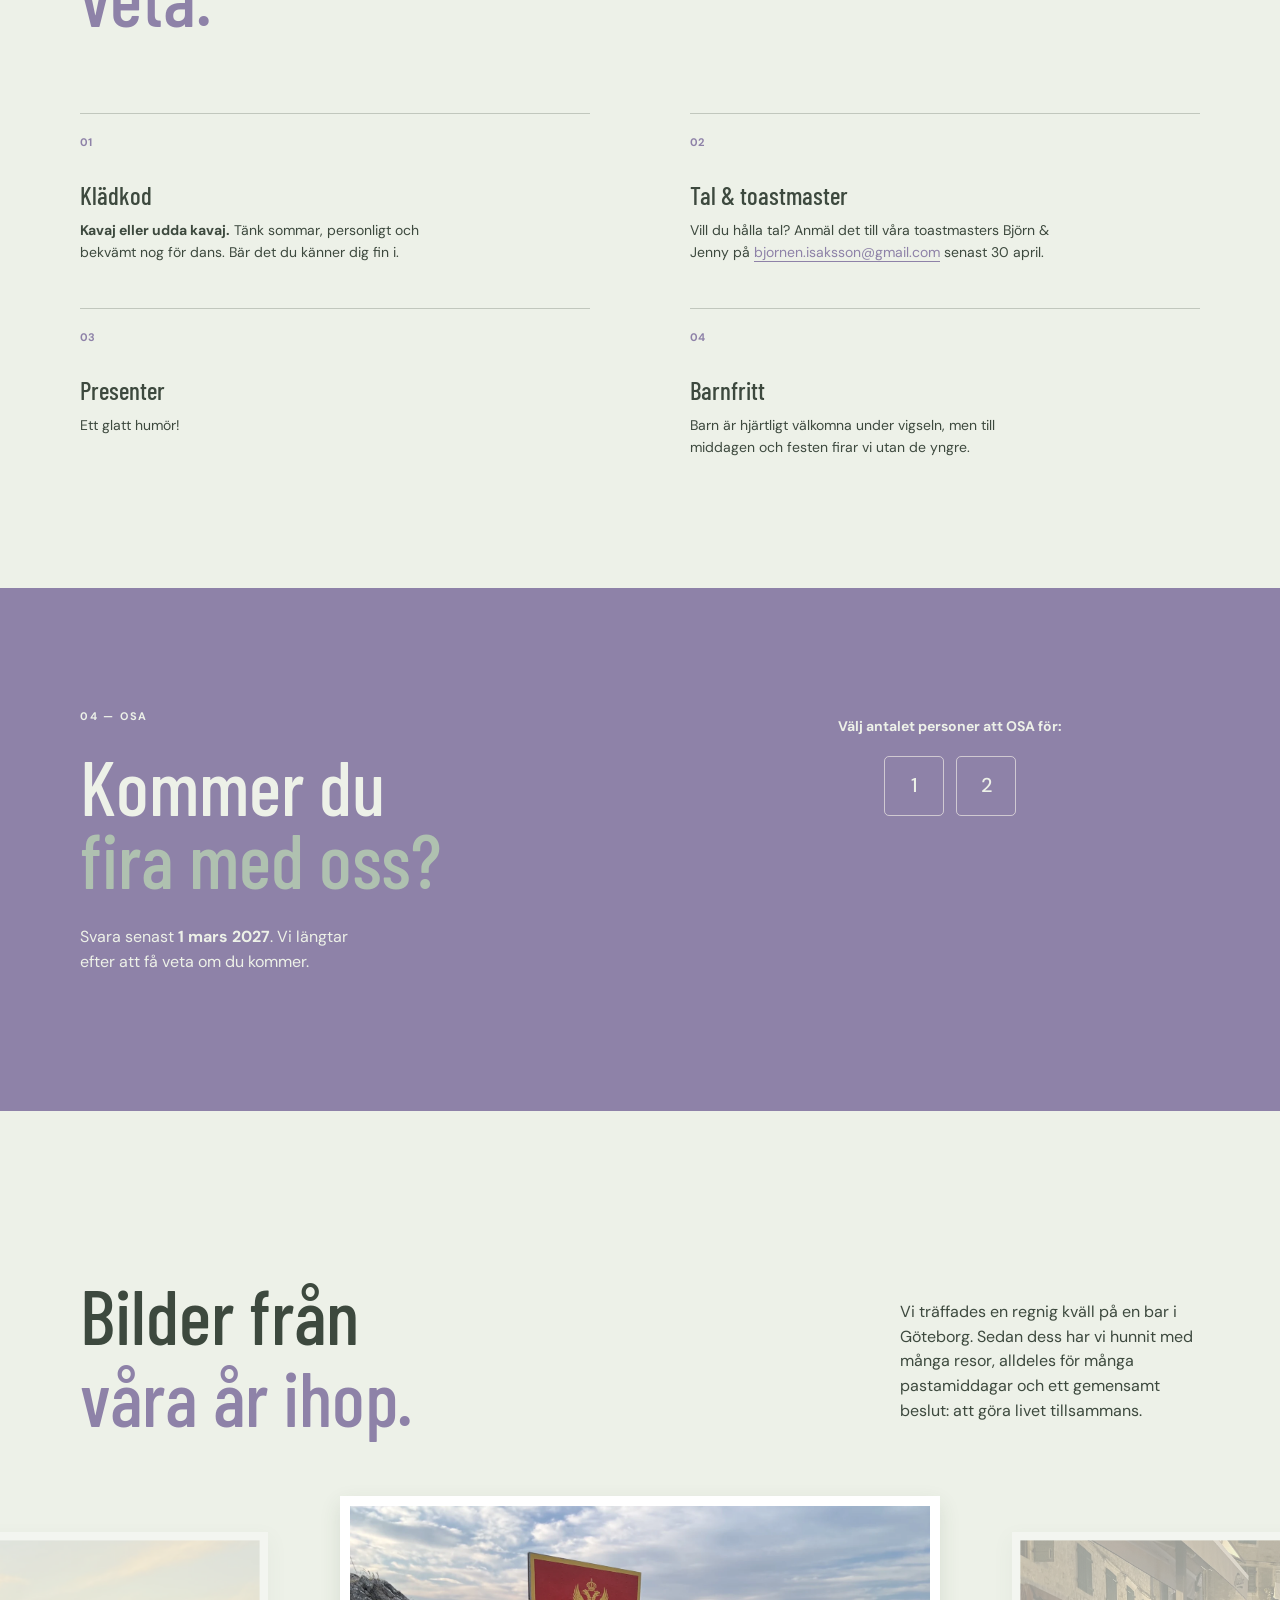
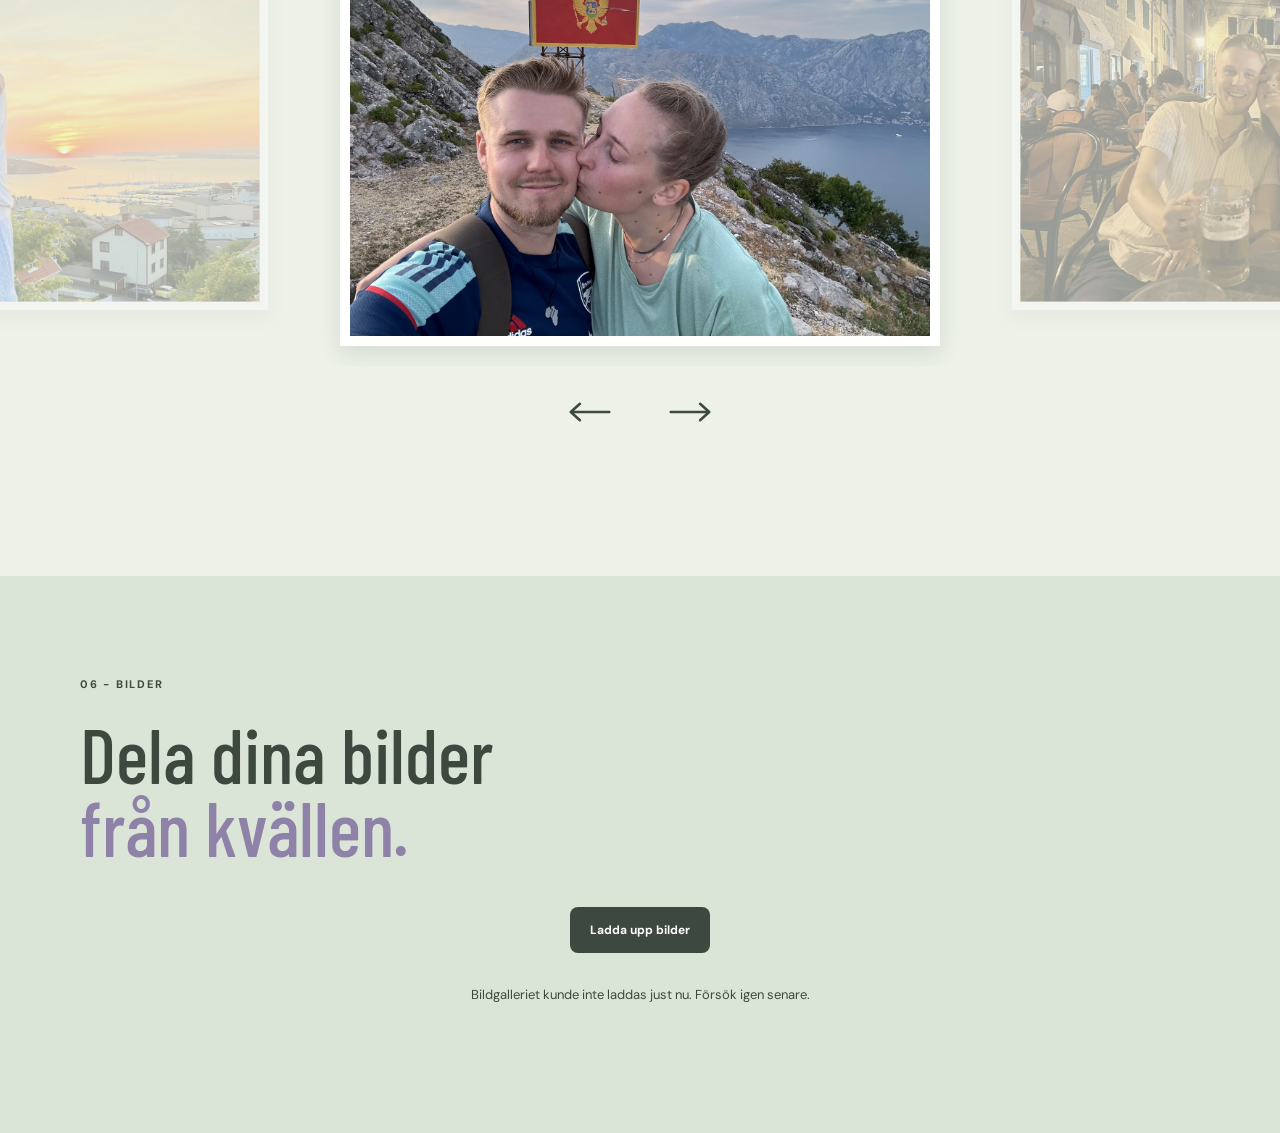
==== commit 5bc8e669: "Align RSVP radio buttons with labels" ====
--- a/index.html
+++ b/index.html
@@ -8,7 +8,7 @@
 	<link rel="preconnect" href="https://fonts.googleapis.com">
 	<link rel="preconnect" href="https://fonts.gstatic.com" crossorigin>
 	<link href="https://fonts.googleapis.com/css2?family=Barlow+Condensed:wght@500;600&family=Caveat:wght@500;600&family=Dancing+Script:wght@500;600&family=DM+Sans:wght@400;500;700&family=Playfair+Display:ital,wght@0,500;0,600;1,500;1,600&display=swap" rel="stylesheet">
-	<link rel="stylesheet" href="Brolopp.style.css?v=hero-img1964-color-v95">
+	<link rel="stylesheet" href="Brolopp.style.css?v=hero-img1964-color-v96">
 </head>
 <body>
 	<header class="site-header">
--- a/Brolopp.style.css
+++ b/Brolopp.style.css
@@ -97,7 +97,7 @@
 .attendance-options .choice input { width: 18px; height: 18px; padding: 0; margin: 0 8px 0 0; accent-color: var(--blue); }
 .attendee-details { display: grid; gap: 0; margin-top: 28px; }
 .attendee-details label { margin: 0 0 2px; text-transform: none; letter-spacing: 0; font-size: 13px; }
-.attendee-details input:not(:last-child), .attendee-details textarea:not(:last-child) { margin-bottom: 18px; }
+.attendee-details input:not([type="radio"]):not(:last-child), .attendee-details textarea:not(:last-child) { margin-bottom: 18px; }
 .rsvp-people-form > label { margin-top: 28px; }
 .rsvp-form .button-light { border-radius: 5px; background: var(--sand); color: var(--ink); }
 .rsvp-form .button-light:hover { background: var(--cream); }
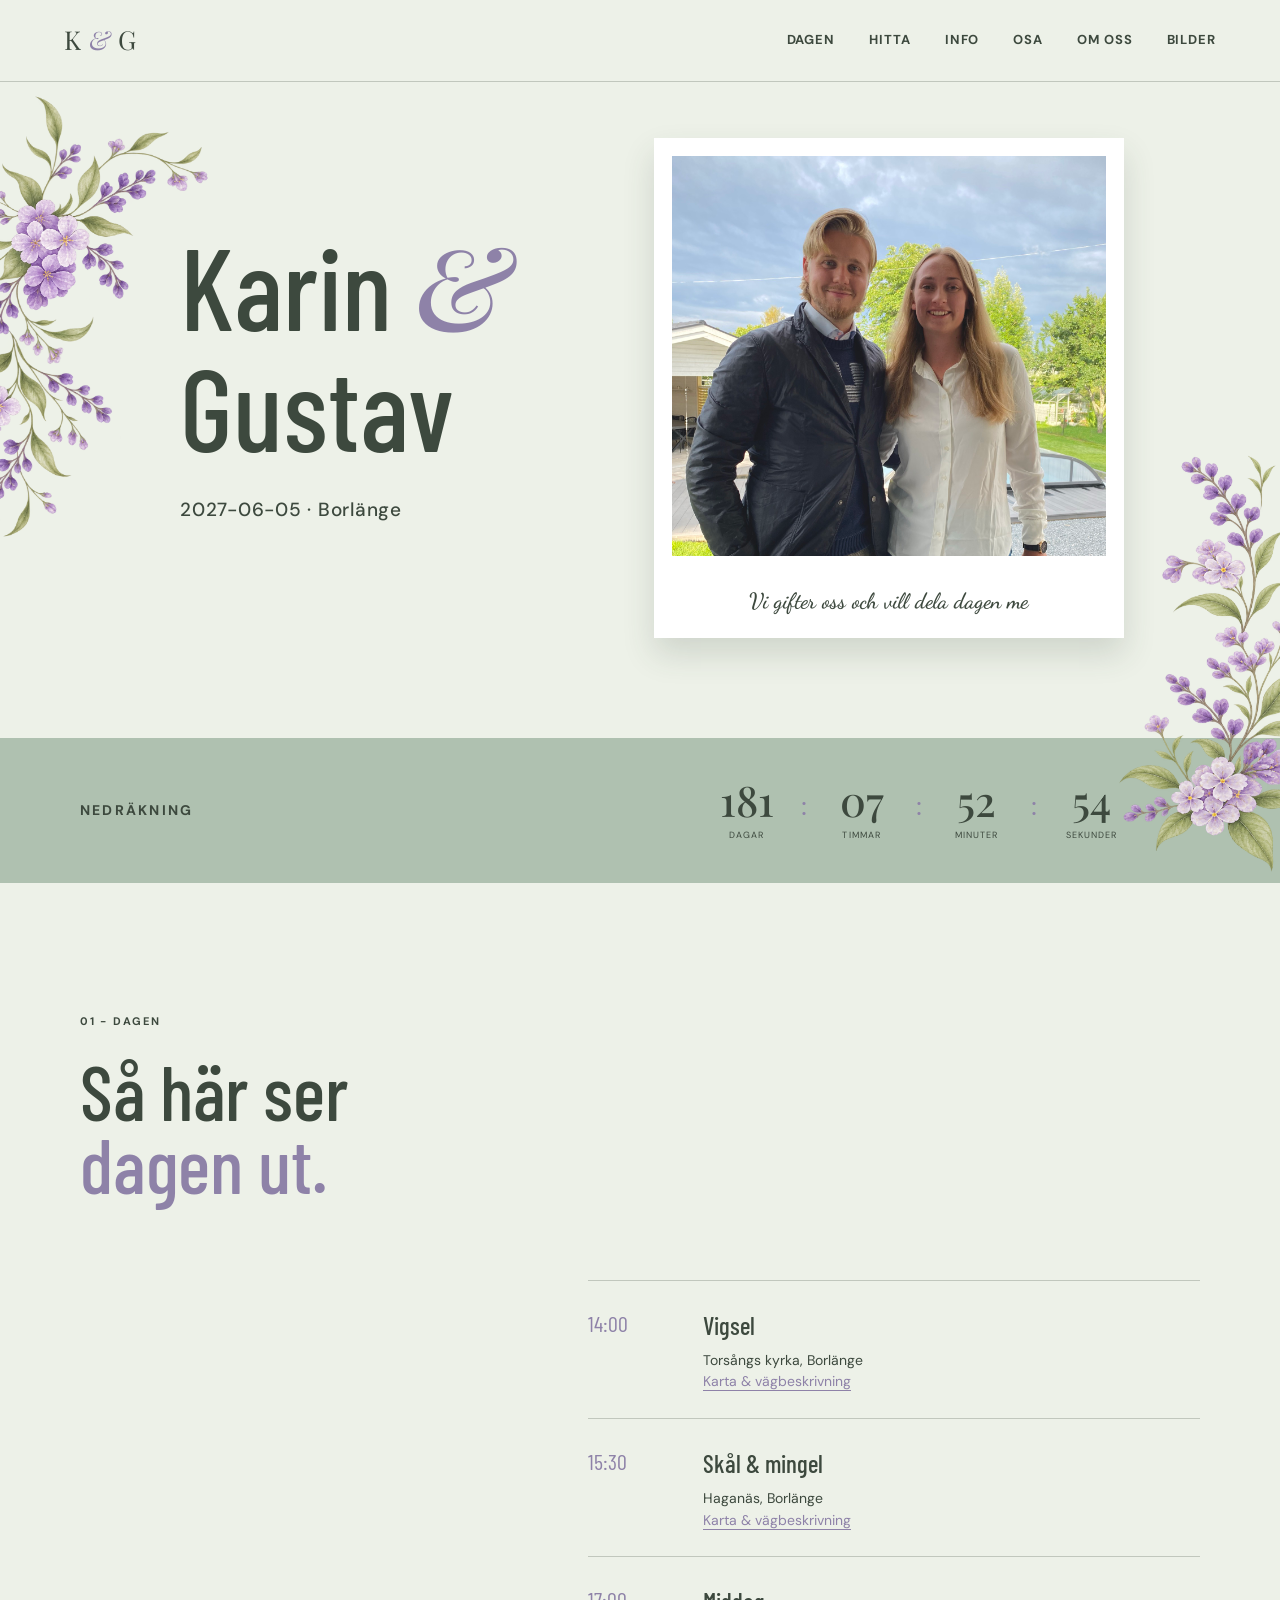
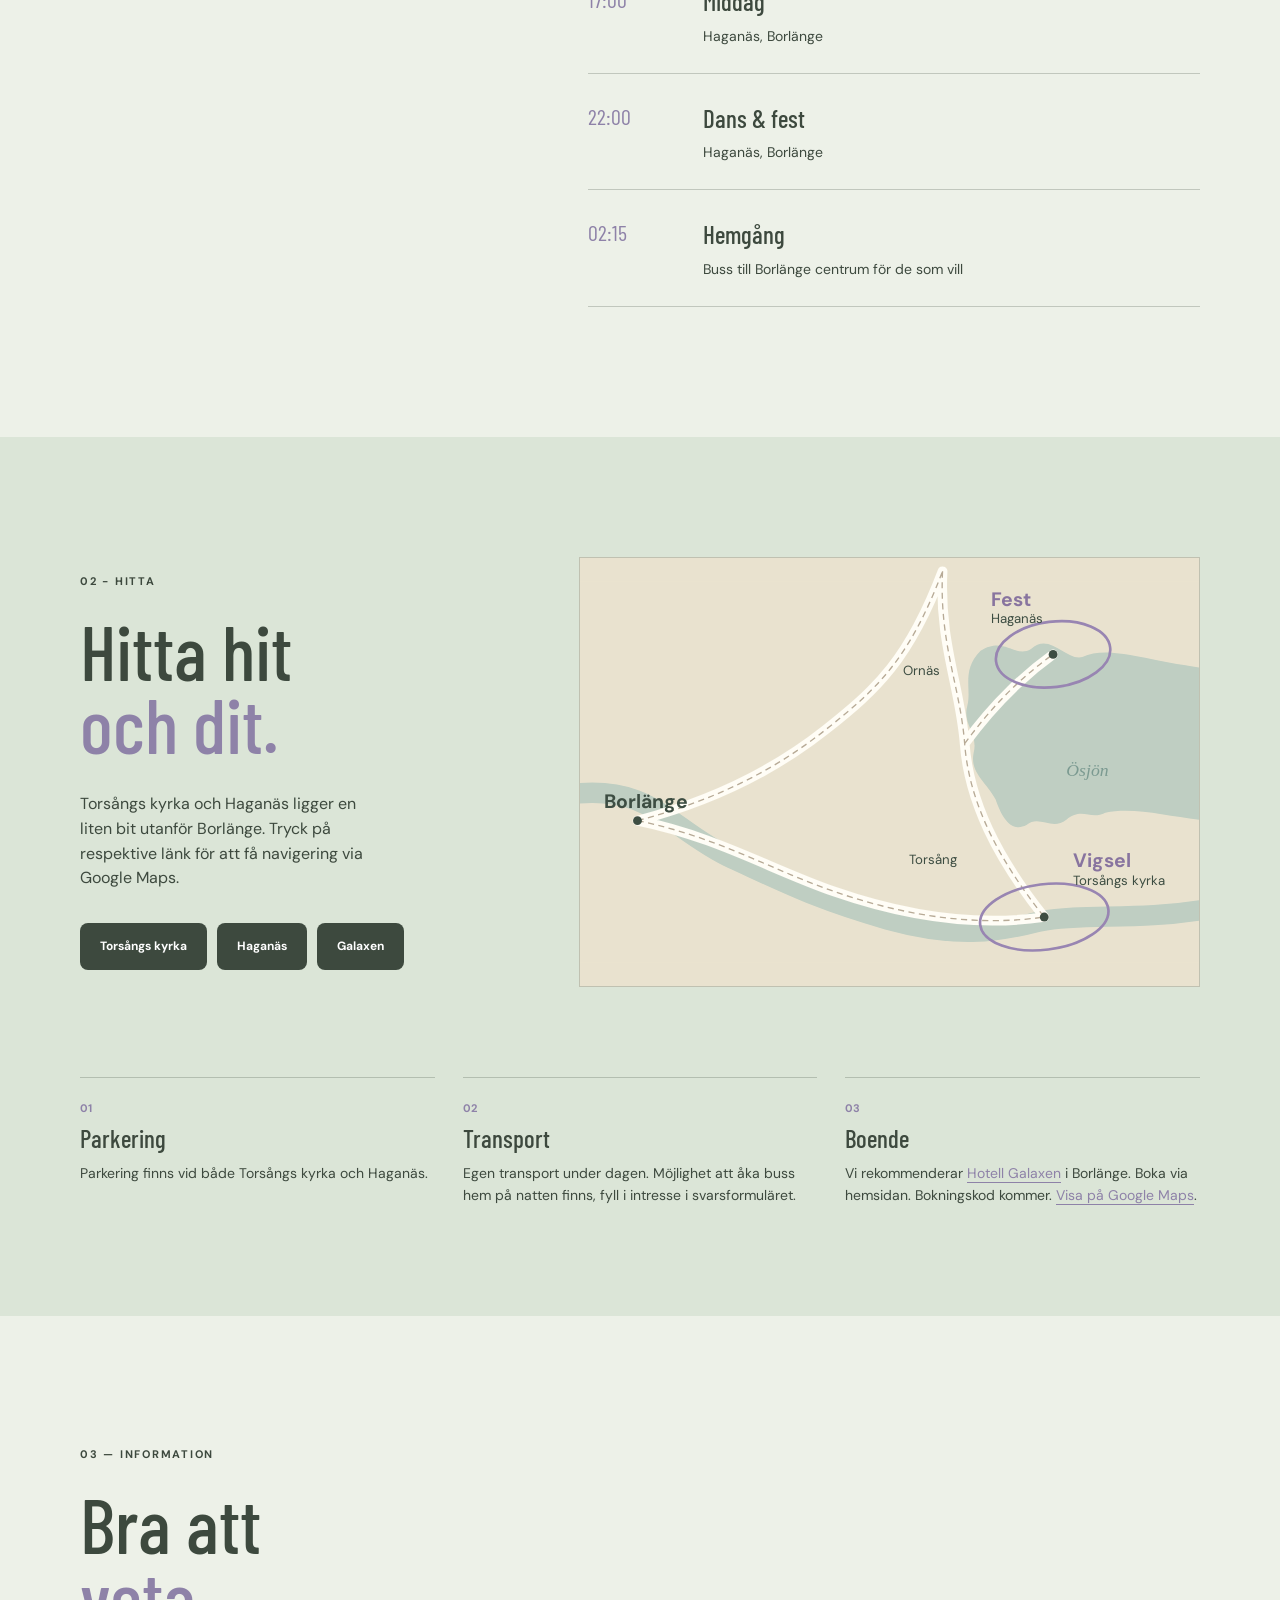
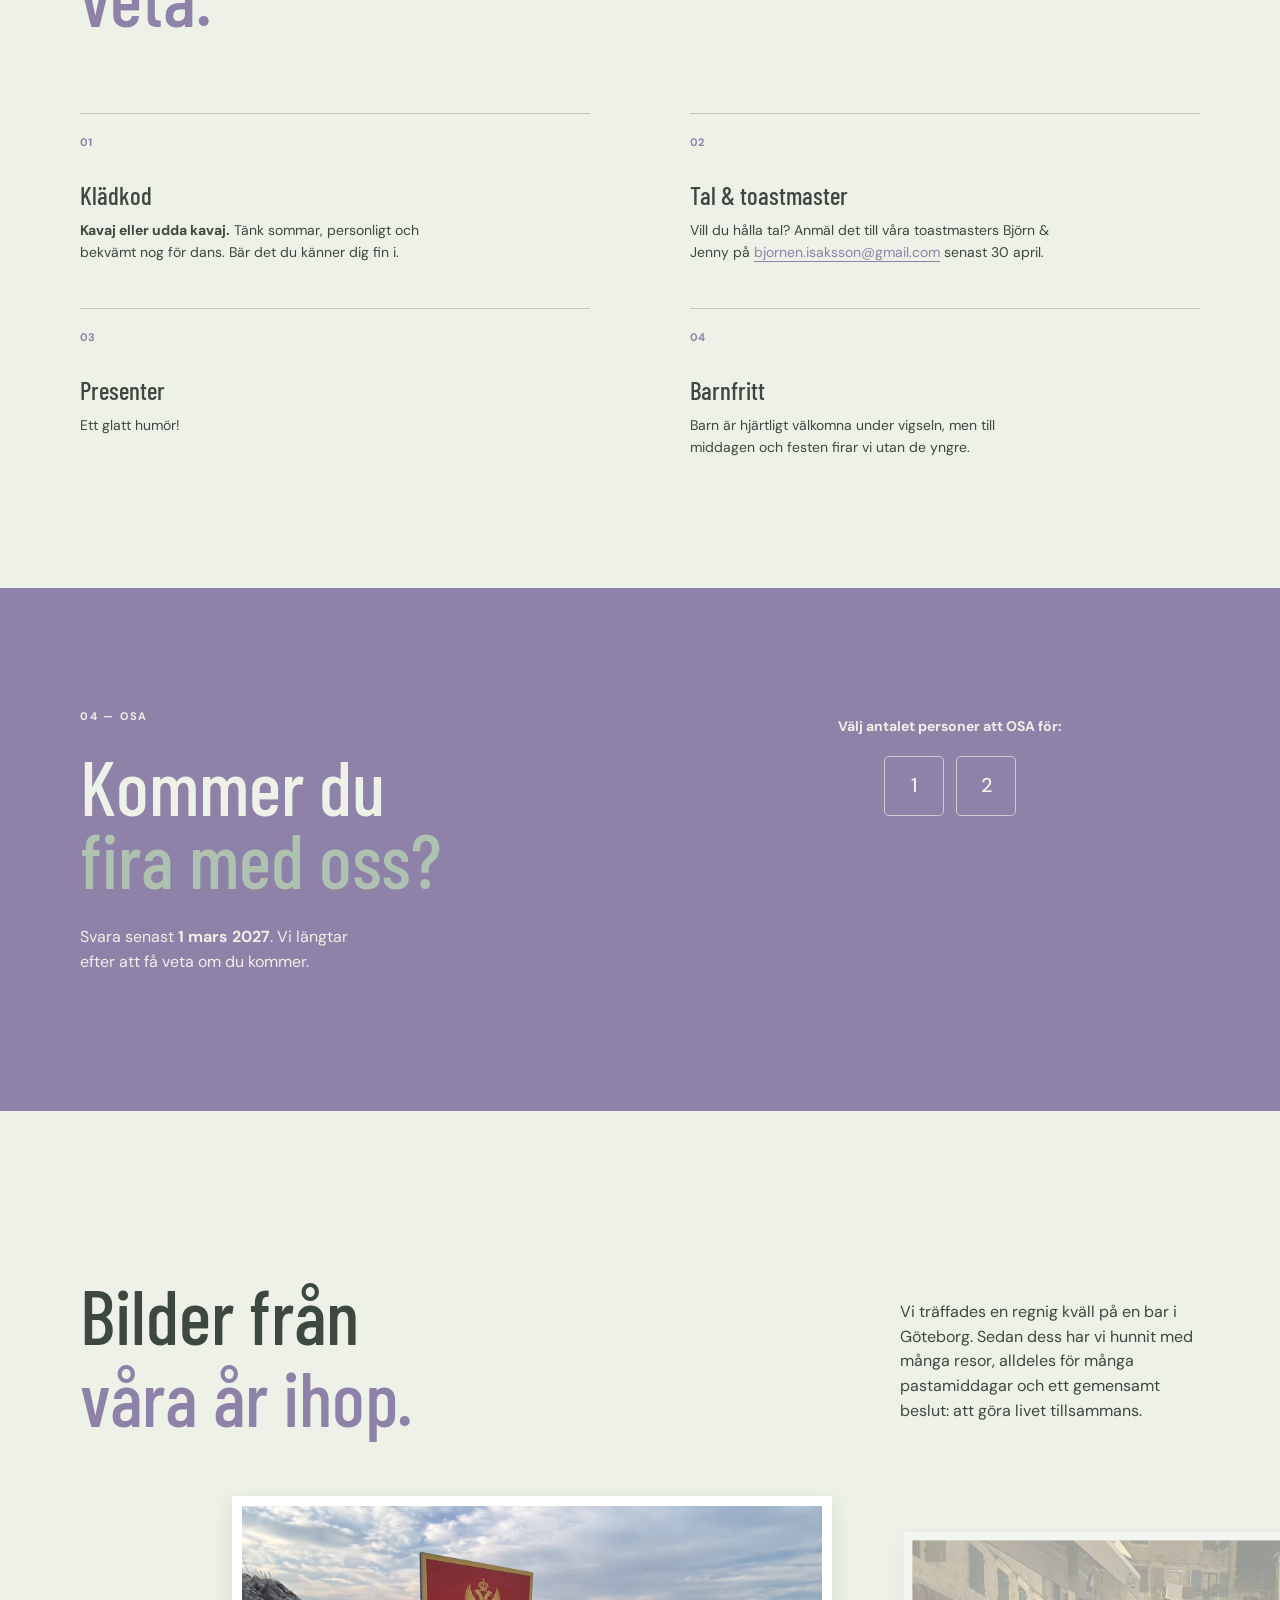
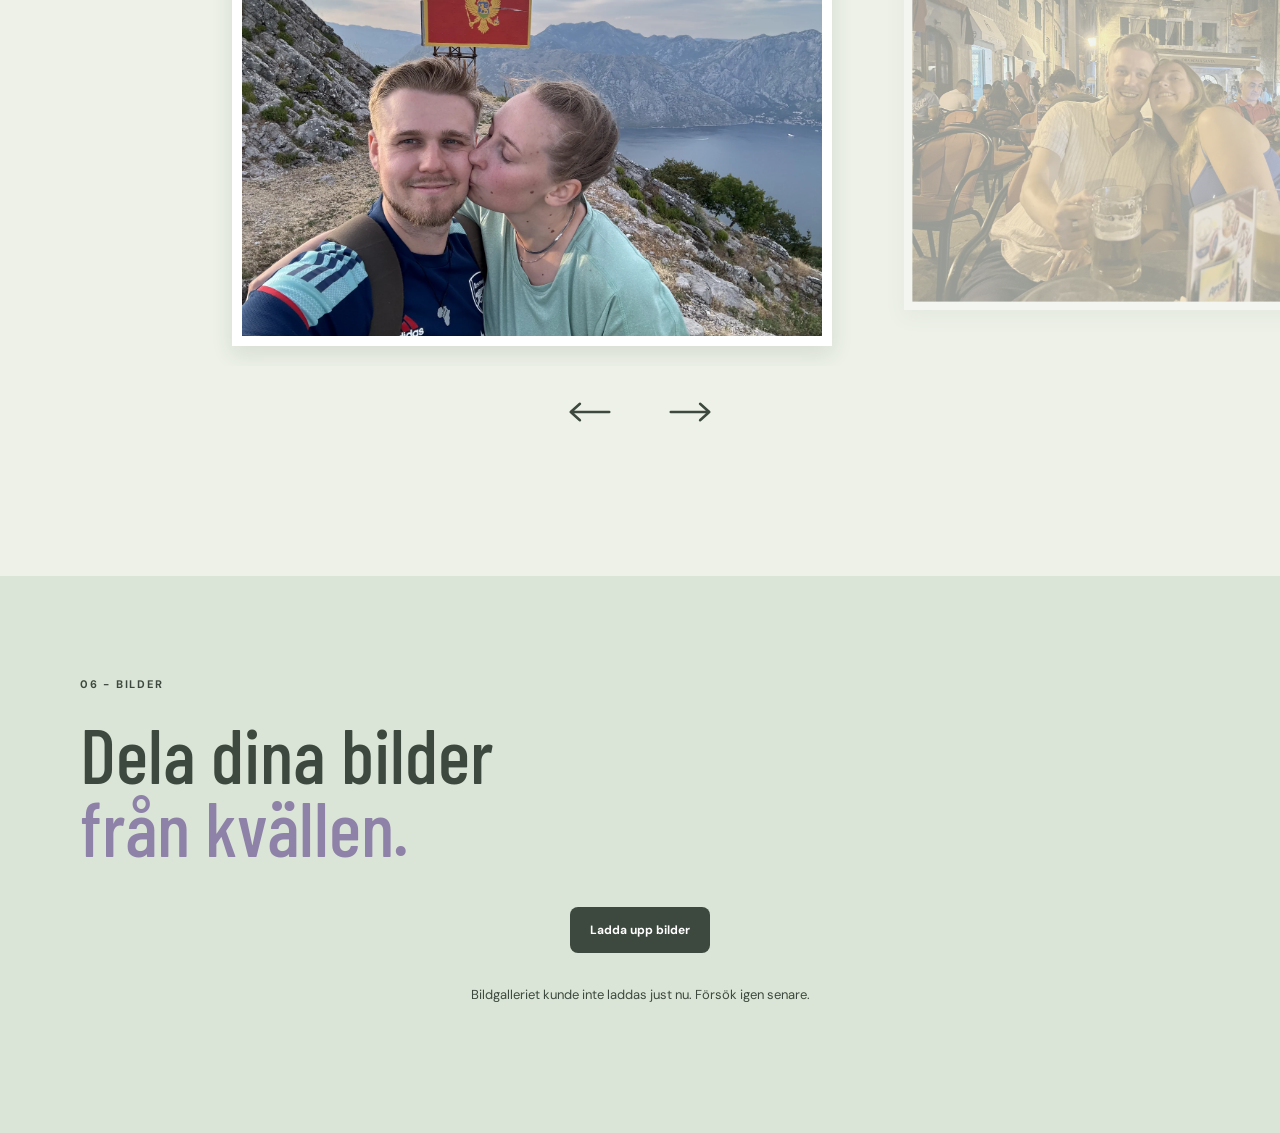
==== commit 62b6e17b: "Shift Gustav right on mobile" ====
--- a/index.html
+++ b/index.html
@@ -8,7 +8,7 @@
 	<link rel="preconnect" href="https://fonts.googleapis.com">
 	<link rel="preconnect" href="https://fonts.gstatic.com" crossorigin>
 	<link href="https://fonts.googleapis.com/css2?family=Barlow+Condensed:wght@500;600&family=Caveat:wght@500;600&family=Dancing+Script:wght@500;600&family=DM+Sans:wght@400;500;700&family=Playfair+Display:ital,wght@0,500;0,600;1,500;1,600&display=swap" rel="stylesheet">
-	<link rel="stylesheet" href="Brolopp.style.css?v=hero-img1964-color-v96">
+	<link rel="stylesheet" href="Brolopp.style.css?v=hero-img1964-color-v97">
 </head>
 <body>
 	<header class="site-header">
@@ -29,7 +29,7 @@
 	<main id="top">
 		<section class="hero section-shell">
 			<div class="hero-copy reveal">
-				<h1><span class="hero-name-line">Karin <i class="hero-amp-first">&amp;</i></span><br><span class="hero-name-line"><i class="hero-amp-mobile">&amp;</i>Gustav</span></h1>
+				<h1><span class="hero-name-line">Karin <i class="hero-amp-first">&amp;</i></span><br><span class="hero-name-line"><i class="hero-amp-mobile">&amp;</i><span class="hero-gustav">Gustav</span></span></h1>
 				<div class="hero-date"><span>2027-06-05 · Borlänge</span></div>
 			</div>
 			<div class="hero-image-wrap reveal reveal-delay">
--- a/Brolopp.style.css
+++ b/Brolopp.style.css
@@ -191,7 +191,7 @@
 @media (max-width: 760px) { .hero h1 { font-size: clamp(52px, 20vw, 124px); } }
 
 .hero-amp-mobile { display: none; }
-@media (max-width: 760px) { .hero-amp-desktop, .hero-amp-first { display: none; } .hero-amp-mobile { display: inline; margin-right: .04em; } .hero-name-line:first-child { display: inline-block; margin-left: .25em; } .hero-name-line:last-child { display: inline-block; margin-left: .1em; } }
+@media (max-width: 760px) { .hero-amp-desktop, .hero-amp-first { display: none; } .hero-amp-mobile { display: inline; margin-right: .04em; } .hero-gustav { margin-left: .1em; } .hero-name-line:first-child { display: inline-block; margin-left: .25em; } .hero-name-line:last-child { display: inline-block; margin-left: .1em; } }
 
 .hero-date > span:only-child { font-family: var(--sans); font-style: normal; font-size: clamp(16px, 4.5vw, 22px); font-weight: 500; letter-spacing: .04em; }
 
